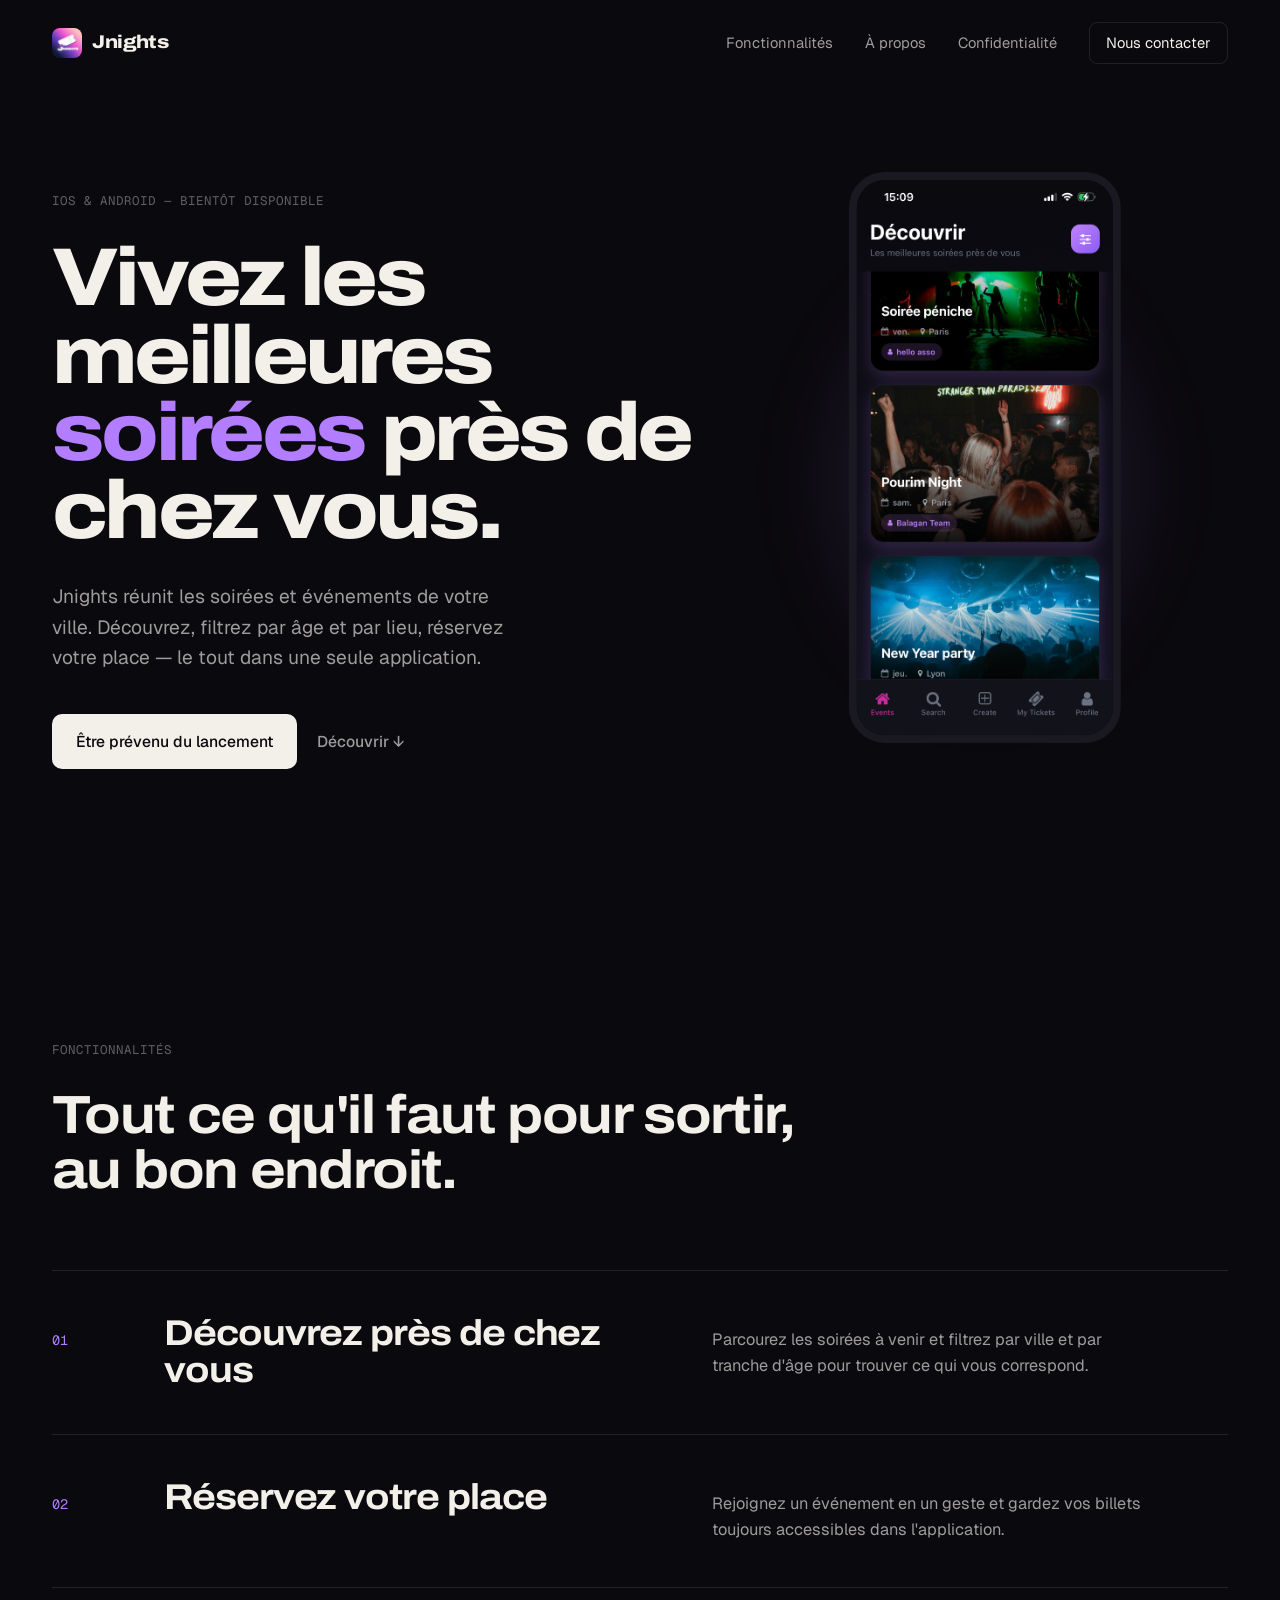
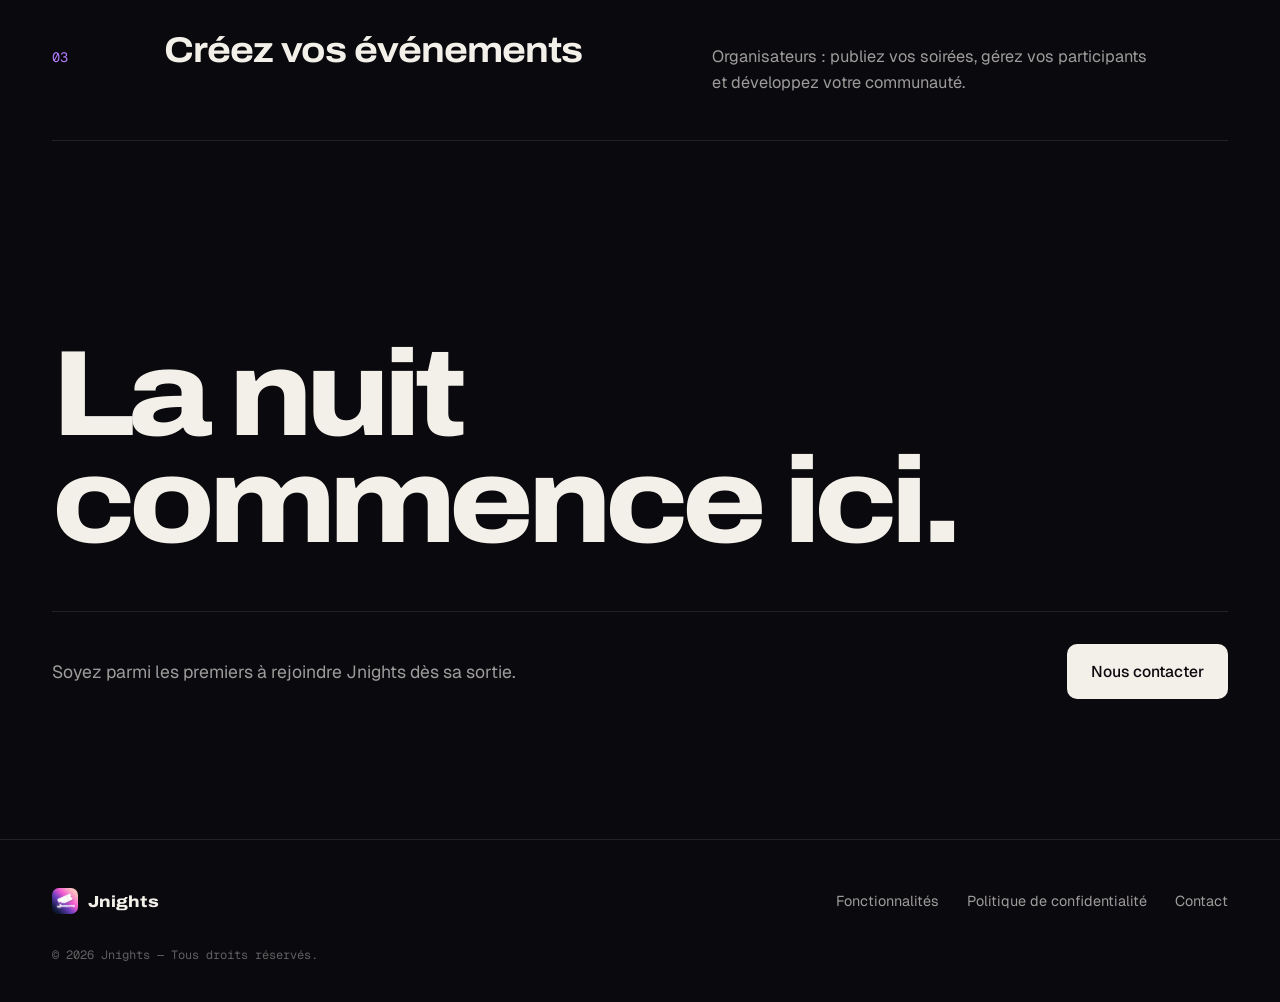
==== index.html @ 9b1762b9 "modification visuel  de la page web , ajout de 3D" ====
<!DOCTYPE html>
<html lang="fr">
<head>
  <meta charset="UTF-8" />
  <title>Jnights — Soirées & Événements près de chez vous</title>
  <meta name="viewport" content="width=device-width, initial-scale=1.0" />
  <meta name="description" content="Jnights : découvrez et rejoignez les meilleures soirées et événements près de chez vous. Filtrez par âge et par ville." />

  <!-- Open Graph -->
  <meta property="og:title" content="Jnights — Soirées & Événements" />
  <meta property="og:description" content="Découvrez les meilleures soirées près de chez vous." />
  <meta property="og:type" content="website" />
  <meta property="og:url" content="https://jnights.com" />

  <!-- Favicons -->
  <link rel="icon" type="image/x-icon" href="favicon.ico" />
  <link rel="icon" type="image/png" sizes="32x32" href="favicon-32x32.png" />
  <link rel="icon" type="image/png" sizes="16x16" href="favicon-16x16.png" />
  <link rel="apple-touch-icon" sizes="180x180" href="apple-touch-icon.png" />
  <link rel="manifest" href="site.webmanifest" />
  <meta name="theme-color" content="#0a090d" />

  <link rel="stylesheet" href="style.css" />

  <!-- Fonts -->
  <link rel="preconnect" href="https://fonts.googleapis.com" />
  <link rel="preconnect" href="https://fonts.gstatic.com" crossorigin />
  <link href="https://fonts.googleapis.com/css2?family=Archivo:wdth,wght@62..125,400..900&family=Geist:wght@400;500;600&family=Geist+Mono:wght@400;500&display=swap" rel="stylesheet" />
</head>
<body>

  <!-- Preloader -->
  <div id="preloader" class="preloader">
    <img src="logo.png" alt="Jnights" class="preloader-logo" />
  </div>

  <!-- Easter egg (séquence flèches : ↑ ↓ ← →) -->
  <div id="easterEggImage" class="easter-egg-image">
    <div class="easter-egg-close" id="closeEasterEgg">×</div>
    <img src="image-easteregg.jpg" alt="Surprise" />
  </div>

  <!-- Navbar -->
  <nav class="navbar" id="navbar">
    <div class="container nav-inner">
      <a href="#" class="nav-brand">
        <img src="logo.png" alt="" />
        Jnights
      </a>
      <div class="nav-links">
        <a href="#features">Fonctionnalités</a>
        <a href="#about">À propos</a>
        <a href="privacy.html">Confidentialité</a>
        <a href="mailto:admin@jnights.com" class="nav-cta">Nous contacter</a>
      </div>
    </div>
  </nav>

  <!-- Hero -->
  <header class="hero">
    <div class="container hero-layout">
      <div class="hero-content">
        <p class="eyebrow">iOS &amp; Android — bientôt disponible</p>
        <h1>Vivez les meilleures <em>soirées</em> près de chez vous.</h1>
        <p class="lead">
          Jnights réunit les soirées et événements de votre ville.
          Découvrez, filtrez par âge et par lieu, réservez votre place —
          le tout dans une seule application.
        </p>
        <div class="hero-actions">
          <a href="mailto:admin@jnights.com" class="btn btn-primary">Être prévenu du lancement</a>
          <a href="#features" class="btn btn-link">Découvrir ↓</a>
        </div>
      </div>

      <!-- Téléphone 3D (phone3d.js) ; l'image reste si WebGL n'est pas dispo -->
      <div class="hero-phone" id="phone3d">
        <img src="app-screen-1.png" alt="Aperçu de l'application Jnights" class="phone-fallback" />
        <div class="phone-canvas"></div>
      </div>
    </div>
  </header>

  <!-- Features -->
  <section id="features">
    <div class="container">
      <div class="section-head reveal">
        <p class="eyebrow">Fonctionnalités</p>
        <h2>Tout ce qu'il faut pour sortir, au bon endroit.</h2>
      </div>
      <ol class="features">
        <li class="feature reveal">
          <span class="feature-num">01</span>
          <h3>Découvrez près de chez vous</h3>
          <p>Parcourez les soirées à venir et filtrez par ville et par tranche d'âge pour trouver ce qui vous correspond.</p>
        </li>
        <li class="feature reveal">
          <span class="feature-num">02</span>
          <h3>Réservez votre place</h3>
          <p>Rejoignez un événement en un geste et gardez vos billets toujours accessibles dans l'application.</p>
        </li>
        <li class="feature reveal">
          <span class="feature-num">03</span>
          <h3>Créez vos événements</h3>
          <p>Organisateurs : publiez vos soirées, gérez vos participants et développez votre communauté.</p>
        </li>
      </ol>
    </div>
  </section>

  <!-- About / CTA -->
  <section id="about" class="closing">
    <div class="container">
      <h2 class="closing-title reveal">La nuit<br />commence ici.</h2>
      <div class="closing-row reveal">
        <p>Soyez parmi les premiers à rejoindre Jnights dès sa sortie.</p>
        <a href="mailto:admin@jnights.com" class="btn btn-primary">Nous contacter</a>
      </div>
    </div>
  </section>

  <!-- Footer -->
  <footer class="footer">
    <div class="container">
      <div class="footer-inner">
        <div class="footer-brand">
          <img src="logo.png" alt="" />
          Jnights
        </div>
        <div class="footer-links">
          <a href="#features">Fonctionnalités</a>
          <a href="privacy.html">Politique de confidentialité</a>
          <a href="mailto:admin@jnights.com">Contact</a>
        </div>
      </div>
      <p class="footer-copy">© 2026 Jnights — Tous droits réservés.</p>
    </div>
  </footer>

  <script src="script.js"></script>
  <script type="importmap">
    {
      "imports": {
        "react": "https://esm.sh/react@18.3.1",
        "react-dom/client": "https://esm.sh/react-dom@18.3.1/client?deps=react@18.3.1",
        "three": "https://esm.sh/three@0.169.0",
        "three/addons/": "https://esm.sh/three@0.169.0/examples/jsm/",
        "@react-three/fiber": "https://esm.sh/@react-three/fiber@8.17.10?deps=react@18.3.1,react-dom@18.3.1,three@0.169.0"
      }
    }
  </script>
  <script type="module" src="phone3d.js"></script>
</body>
</html>
---- style.css ----
/* ============================================================
   JNIGHTS — Site vitrine
   DA nocturne éditoriale : fond noir chaud, typo large (Archivo),
   un seul accent violet repris de l'app, téléphone en 3D.
   ============================================================ */

:root {
  --bg: #0a090d;
  --bg-alt: #131218;
  --ink: #f3f0ea;
  --ink-soft: rgba(243, 240, 234, 0.64);
  --ink-faint: rgba(243, 240, 234, 0.38);
  --line: rgba(243, 240, 234, 0.1);

  --accent: #b27dff;
  --accent-2: #b27dff; /* alias gardé pour les autres pages */

  --radius: 14px;
  --maxw: 1240px;

  --font-display: 'Archivo', system-ui, sans-serif;
  --font-body: 'Geist', system-ui, -apple-system, sans-serif;
  --font-mono: 'Geist Mono', ui-monospace, monospace;
}

* {
  margin: 0;
  padding: 0;
  box-sizing: border-box;
}

html {
  scroll-behavior: smooth;
}

body {
  font-family: var(--font-body);
  background: var(--bg);
  color: var(--ink);
  line-height: 1.6;
  -webkit-font-smoothing: antialiased;
  overflow-x: hidden;
}

::selection {
  background: var(--accent);
  color: var(--bg);
}

a {
  color: inherit;
  text-decoration: none;
}

h1, h2, h3 {
  font-family: var(--font-display);
  font-stretch: 112%;
  font-weight: 700;
  letter-spacing: -0.03em;
}

.container {
  width: 100%;
  max-width: var(--maxw);
  margin: 0 auto;
  padding: 0 32px;
}

.eyebrow {
  font-family: var(--font-mono);
  font-size: 0.78rem;
  letter-spacing: 0.08em;
  text-transform: uppercase;
  color: var(--ink-faint);
  margin-bottom: 28px;
}

/* ============================================================
   PRELOADER
   ============================================================ */
.preloader {
  position: fixed;
  inset: 0;
  background: var(--bg);
  display: flex;
  align-items: center;
  justify-content: center;
  z-index: 9999;
  transition: opacity 0.6s ease, visibility 0.6s ease;
}
.preloader.hidden {
  opacity: 0;
  visibility: hidden;
}
.preloader-logo {
  width: 64px;
  height: auto;
  border-radius: 16px;
  animation: pulse 1.4s ease-in-out infinite;
}
@keyframes pulse {
  0%, 100% { opacity: 1; }
  50% { opacity: 0.4; }
}

/* ============================================================
   NAVBAR
   ============================================================ */
.navbar {
  position: fixed;
  top: 0;
  left: 0;
  right: 0;
  z-index: 100;
  padding: 22px 0;
  transition: background 0.3s ease, padding 0.3s ease, border-color 0.3s ease;
  border-bottom: 1px solid transparent;
}
.navbar.scrolled {
  background: rgba(10, 9, 13, 0.78);
  backdrop-filter: blur(14px);
  -webkit-backdrop-filter: blur(14px);
  padding: 14px 0;
  border-bottom-color: var(--line);
}
.nav-inner {
  display: flex;
  align-items: center;
  justify-content: space-between;
}
.nav-brand {
  display: flex;
  align-items: center;
  gap: 10px;
  font-family: var(--font-display);
  font-stretch: 118%;
  font-weight: 800;
  font-size: 1.15rem;
  letter-spacing: -0.02em;
}
.nav-brand img {
  width: 30px;
  height: 30px;
  border-radius: 8px;
}
.nav-links {
  display: flex;
  align-items: center;
  gap: 32px;
}
.nav-links a {
  font-size: 0.92rem;
  color: var(--ink-soft);
  transition: color 0.2s ease;
}
.nav-links a:hover {
  color: var(--ink);
}
.nav-cta {
  color: var(--ink) !important;
  border: 1px solid var(--line);
  padding: 8px 16px;
  border-radius: 8px;
  transition: border-color 0.2s ease, background 0.2s ease;
}
.nav-cta:hover {
  border-color: var(--ink-faint);
  background: rgba(243, 240, 234, 0.04);
}

/* ============================================================
   BOUTONS
   ============================================================ */
.btn {
  display: inline-flex;
  align-items: center;
  gap: 10px;
  padding: 15px 24px;
  border-radius: 10px;
  font-weight: 500;
  font-size: 0.98rem;
  transition: transform 0.2s ease, background 0.2s ease, color 0.2s ease;
  cursor: pointer;
  border: none;
}
.btn-primary {
  background: var(--ink);
  color: var(--bg);
}
.btn-primary:hover {
  background: var(--accent);
  transform: translateY(-1px);
}
.btn-link {
  color: var(--ink-soft);
  padding-left: 8px;
  padding-right: 8px;
}
.btn-link:hover {
  color: var(--ink);
}

/* ============================================================
   HERO
   ============================================================ */
.hero {
  min-height: 100vh;
  display: flex;
  align-items: center;
  position: relative;
  padding: 120px 0 60px;
  overflow: hidden;
}
.hero-layout {
  display: grid;
  grid-template-columns: 1.15fr 0.85fr;
  align-items: center;
  gap: 32px;
}
.hero h1 {
  font-size: clamp(2.8rem, 6.4vw, 5.8rem);
  line-height: 0.95;
  font-weight: 800;
  letter-spacing: -0.045em;
  margin-bottom: 32px;
}
.hero h1 em {
  font-style: normal;
  color: var(--accent);
}
.hero p.lead {
  font-size: clamp(1.05rem, 1.6vw, 1.2rem);
  color: var(--ink-soft);
  max-width: 480px;
  margin-bottom: 40px;
}
.hero-actions {
  display: flex;
  flex-wrap: wrap;
  align-items: center;
  gap: 12px;
}

/* Scène 3D : halo violet qui "émane" de l'écran */
.hero-phone {
  position: relative;
  height: min(78vh, 760px);
  min-height: 520px;
}
.hero-phone::before {
  content: "";
  position: absolute;
  inset: 15% 10%;
  background: radial-gradient(closest-side, rgba(178, 125, 255, 0.22), transparent);
  filter: blur(30px);
  pointer-events: none;
}
.phone-fallback {
  position: absolute;
  top: 50%;
  left: 50%;
  width: 56%;
  max-width: 300px;
  transform: translate(-50%, -54%);
  border-radius: 36px;
  border: 8px solid #1a1820;
  transition: opacity 0.6s ease;
}
.phone-canvas,
.phone-stage {
  position: absolute;
  inset: 0;
}
.phone-canvas {
  opacity: 0;
  transition: opacity 0.9s ease;
}
.hero-phone.is-ready .phone-canvas { opacity: 1; }
.hero-phone.is-ready .phone-fallback { opacity: 0; }

.phone-tabs {
  position: absolute;
  left: 0;
  right: 0;
  bottom: 0;
  display: flex;
  justify-content: center;
  gap: 4px;
}
.phone-tabs button {
  font: inherit;
  font-size: 0.82rem;
  background: none;
  border: none;
  color: var(--ink-faint);
  padding: 8px 12px;
  cursor: pointer;
  border-top: 1px solid var(--line);
  transition: color 0.2s ease, border-color 0.2s ease;
}
.phone-tabs button span {
  font-family: var(--font-mono);
  font-size: 0.72rem;
  margin-right: 8px;
}
.phone-tabs button:hover { color: var(--ink-soft); }
.phone-tabs button.is-active {
  color: var(--ink);
  border-top-color: var(--accent);
}

/* ============================================================
   SECTIONS
   ============================================================ */
section {
  padding: 140px 0;
}
.section-head {
  max-width: 760px;
  margin-bottom: 72px;
}
.section-head h2 {
  font-size: clamp(2rem, 4.2vw, 3.4rem);
  line-height: 1.02;
}

/* Apparition au scroll (script.js) */
.reveal {
  opacity: 0;
  transform: translateY(20px);
  transition: opacity 0.8s ease, transform 0.8s cubic-bezier(0.2, 0.7, 0.2, 1);
}
.reveal.visible {
  opacity: 1;
  transform: none;
}

/* ============================================================
   FEATURES — liste éditoriale numérotée
   ============================================================ */
.features {
  list-style: none;
  border-bottom: 1px solid var(--line);
}
.feature {
  display: grid;
  grid-template-columns: 80px 1fr 1fr;
  gap: 32px;
  align-items: baseline;
  padding: 44px 0;
  border-top: 1px solid var(--line);
}
.feature-num {
  font-family: var(--font-mono);
  font-size: 0.85rem;
  color: var(--accent);
}
.feature h3 {
  font-size: clamp(1.6rem, 2.8vw, 2.4rem);
  line-height: 1.05;
  transition: transform 0.4s cubic-bezier(0.2, 0.7, 0.2, 1);
}
.feature:hover h3 {
  transform: translateX(8px);
}
.feature p {
  color: var(--ink-soft);
  font-size: 1.02rem;
  max-width: 440px;
}

/* ============================================================
   CLOSING / CTA
   ============================================================ */
.closing {
  padding-top: 60px;
}
.closing-title {
  font-size: clamp(3rem, 9.5vw, 8.5rem);
  line-height: 0.88;
  font-weight: 800;
  letter-spacing: -0.055em;
  margin-bottom: 56px;
}
.closing-row {
  display: flex;
  flex-wrap: wrap;
  gap: 24px;
  justify-content: space-between;
  align-items: center;
  border-top: 1px solid var(--line);
  padding-top: 32px;
}
.closing-row p {
  color: var(--ink-soft);
  font-size: 1.1rem;
}

/* ============================================================
   FOOTER
   ============================================================ */
.footer {
  border-top: 1px solid var(--line);
  padding: 48px 0 36px;
}
.footer-inner {
  display: flex;
  flex-wrap: wrap;
  gap: 24px;
  justify-content: space-between;
  align-items: center;
}
.footer-brand {
  display: flex;
  align-items: center;
  gap: 10px;
  font-family: var(--font-display);
  font-stretch: 118%;
  font-weight: 800;
}
.footer-brand img {
  width: 26px;
  height: 26px;
  border-radius: 7px;
}
.footer-links {
  display: flex;
  gap: 28px;
  flex-wrap: wrap;
}
.footer-links a {
  font-size: 0.9rem;
  color: var(--ink-soft);
  transition: color 0.2s ease;
}
.footer-links a:hover {
  color: var(--ink);
}
.footer-copy {
  margin-top: 32px;
  font-family: var(--font-mono);
  font-size: 0.75rem;
  color: var(--ink-faint);
}

/* ============================================================
   PAGE PRIVACY (contenu long)
   ============================================================ */
.legal {
  padding: 140px 32px 100px;
  max-width: 800px;
}
.legal h1 {
  font-size: clamp(2rem, 5vw, 3rem);
  margin-bottom: 12px;
}
.legal .updated {
  font-family: var(--font-mono);
  color: var(--ink-faint);
  font-size: 0.8rem;
  margin-bottom: 48px;
}
.legal h2 {
  font-size: 1.45rem;
  margin: 44px 0 14px;
  letter-spacing: -0.02em;
}
.legal p, .legal li {
  color: var(--ink-soft);
  font-size: 1.02rem;
  margin-bottom: 12px;
}
.legal ul {
  padding-left: 22px;
  margin-bottom: 12px;
}
.legal strong {
  color: var(--ink);
}
.legal a {
  color: var(--accent-2);
  text-decoration: underline;
}
.legal table {
  width: 100%;
  border-collapse: collapse;
  margin: 18px 0 24px;
  font-size: 0.96rem;
}
.legal th, .legal td {
  text-align: left;
  padding: 12px 14px;
  border: 1px solid var(--line);
  color: var(--ink-soft);
  vertical-align: top;
}
.legal th {
  background: var(--bg-alt);
  color: var(--ink);
  font-weight: 600;
}
.back-link {
  display: inline-flex;
  align-items: center;
  gap: 8px;
  margin-bottom: 40px;
  color: var(--ink-soft);
}
.back-link:hover { color: var(--ink); }

/* ============================================================
   EASTER EGG (conservé)
   ============================================================ */
.easter-egg-image {
  position: fixed;
  inset: 0;
  background: rgba(0,0,0,0.92);
  display: flex;
  align-items: center;
  justify-content: center;
  z-index: 10000;
  opacity: 0;
  visibility: hidden;
  transition: opacity 0.4s ease, visibility 0.4s ease;
}
.easter-egg-image.active {
  opacity: 1;
  visibility: visible;
}
.easter-egg-image img {
  max-width: 90vw;
  max-height: 85vh;
  border-radius: 16px;
  box-shadow: 0 30px 80px rgba(0,0,0,0.6);
  animation: eggPop 0.5s cubic-bezier(0.16, 1, 0.3, 1);
}
@keyframes eggPop {
  from { transform: scale(0.7); opacity: 0; }
  to { transform: scale(1); opacity: 1; }
}
.easter-egg-close {
  position: absolute;
  top: 28px;
  right: 36px;
  font-size: 2.4rem;
  color: #fff;
  cursor: pointer;
  line-height: 1;
  opacity: 0.8;
  transition: opacity 0.2s ease, transform 0.2s ease;
}
.easter-egg-close:hover {
  opacity: 1;
  transform: scale(1.15);
}

/* ============================================================
   RESPONSIVE
   ============================================================ */
@media (max-width: 900px) {
  .container {
    padding: 0 20px;
  }
  .nav-links a:not(.nav-cta) {
    display: none;
  }
  section {
    padding: 96px 0;
  }
  .hero {
    padding-top: 110px;
  }
  .hero-layout {
    grid-template-columns: 1fr;
    gap: 16px;
  }
  .hero-phone {
    height: 600px;
    min-height: 0;
  }
  .feature {
    grid-template-columns: 1fr;
    gap: 12px;
    padding: 36px 0;
  }
  .legal {
    padding: 120px 20px 80px;
  }
}

@media (prefers-reduced-motion: reduce) {
  * {
    animation: none !important;
    transition: none !important;
    scroll-behavior: auto !important;
  }
}
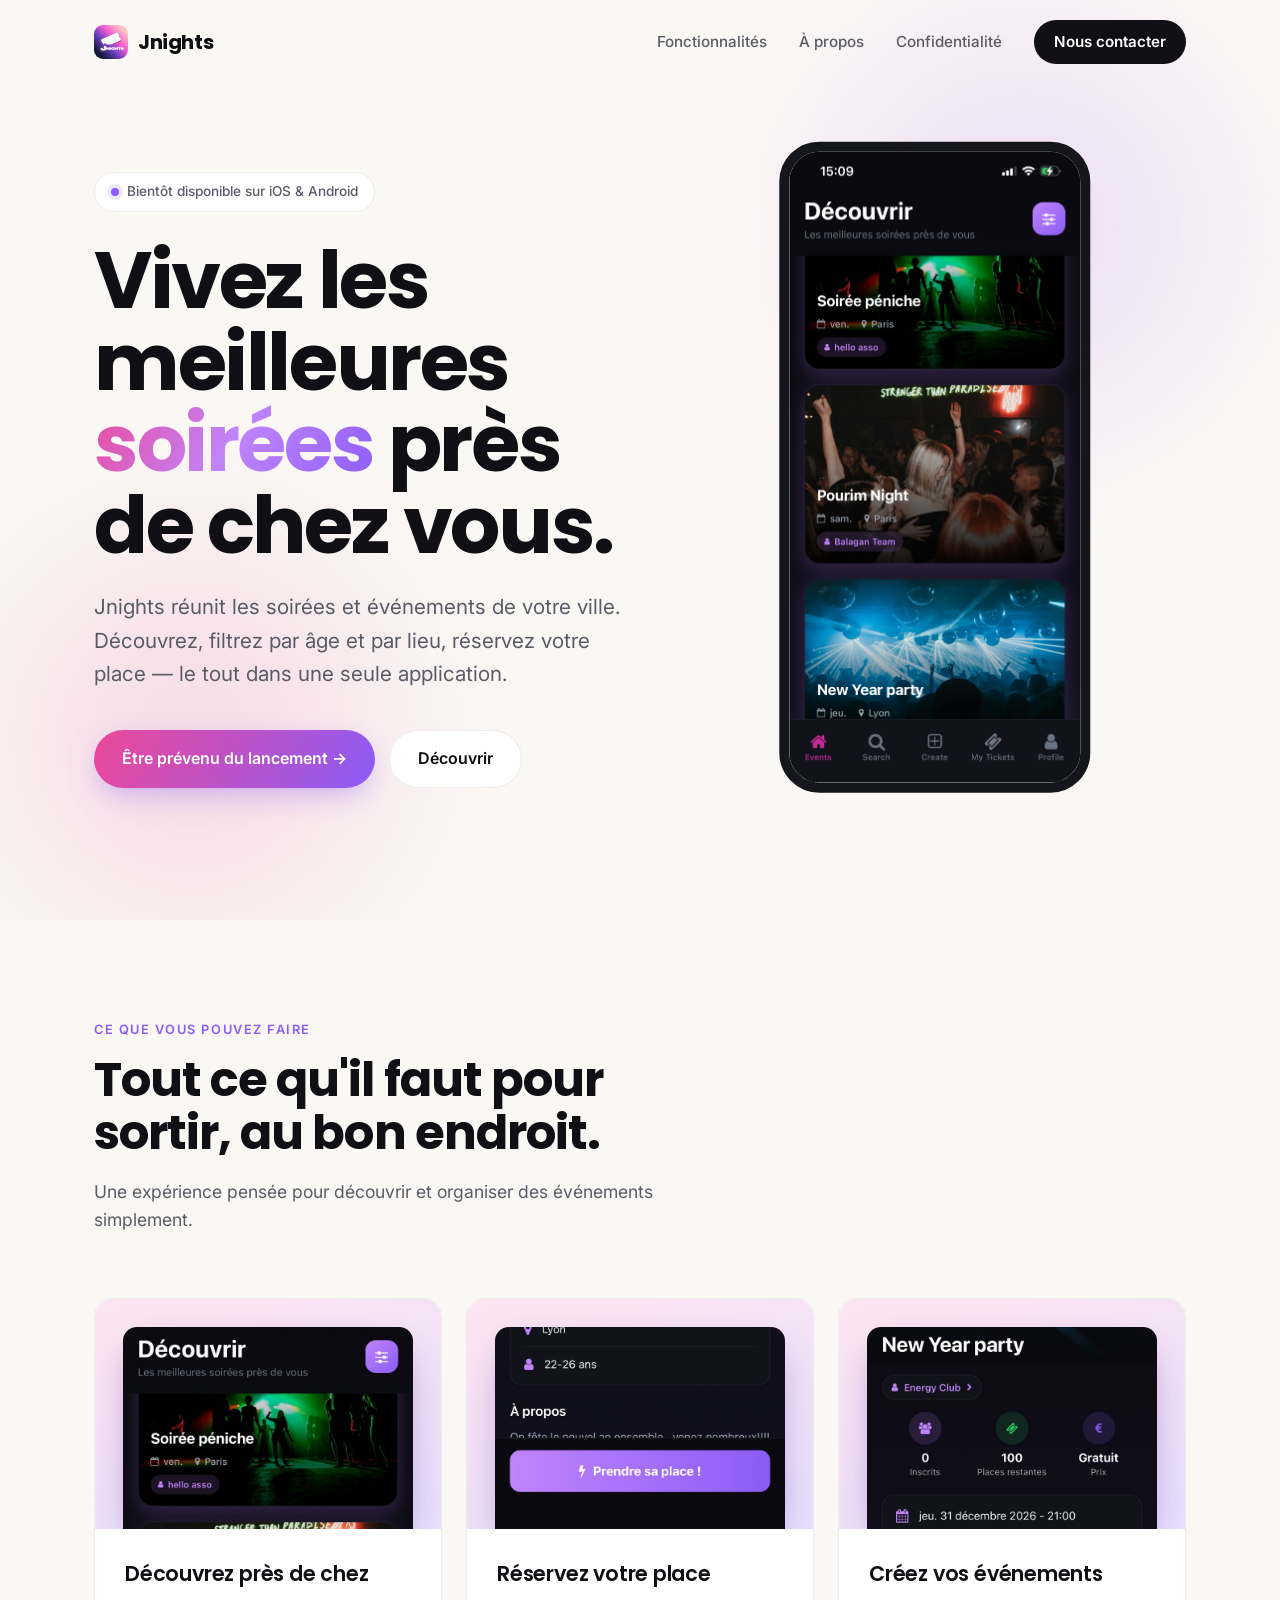
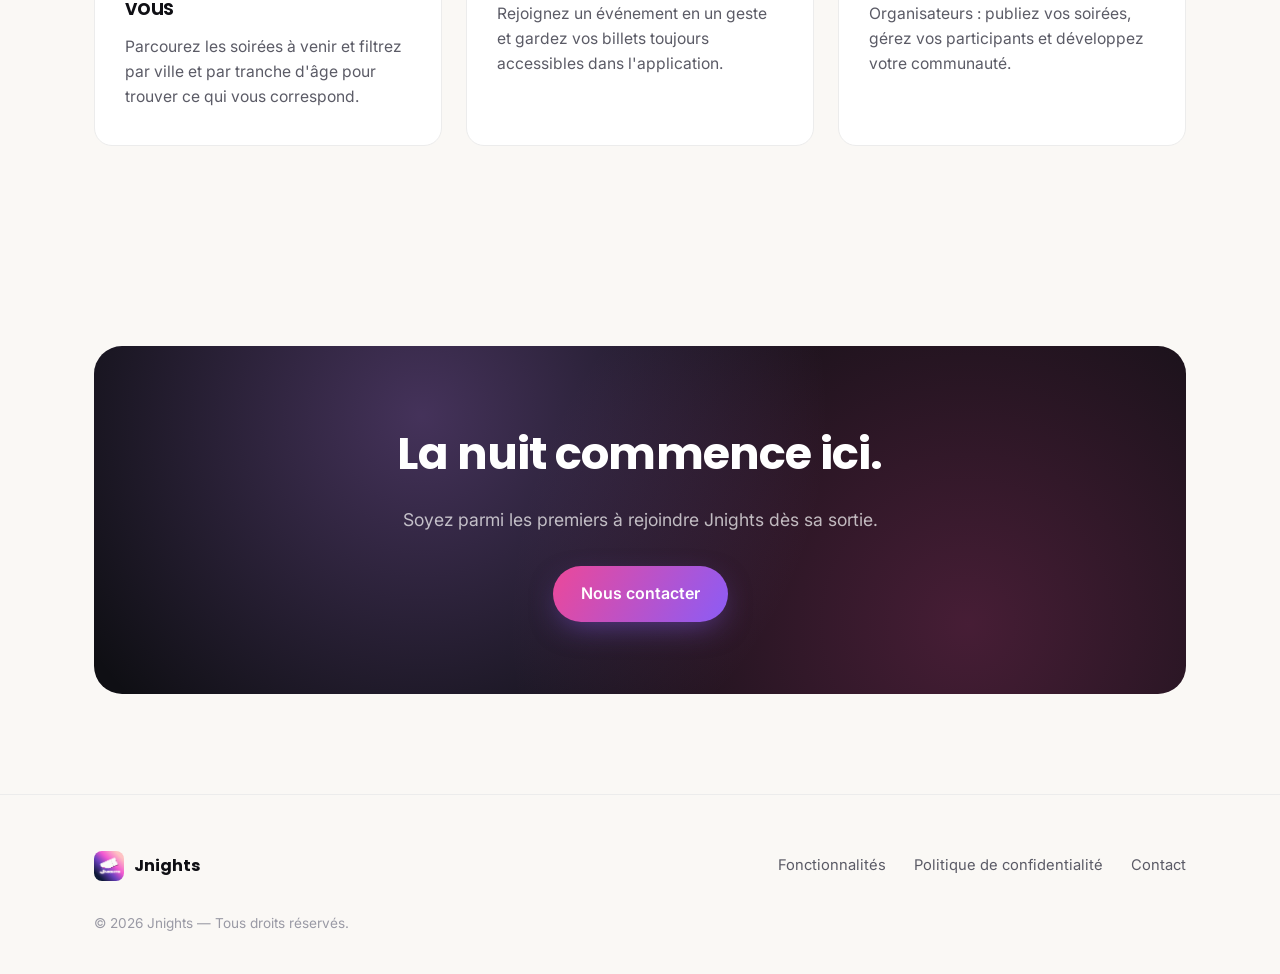
==== commit 7302f4ac: "3ieme version du visuel" ====
--- a/index.html
+++ b/index.html
@@ -18,14 +18,14 @@
   <link rel="icon" type="image/png" sizes="16x16" href="favicon-16x16.png" />
   <link rel="apple-touch-icon" sizes="180x180" href="apple-touch-icon.png" />
   <link rel="manifest" href="site.webmanifest" />
-  <meta name="theme-color" content="#0a090d" />
+  <meta name="theme-color" content="#faf8f5" />
 
   <link rel="stylesheet" href="style.css" />
 
   <!-- Fonts -->
   <link rel="preconnect" href="https://fonts.googleapis.com" />
   <link rel="preconnect" href="https://fonts.gstatic.com" crossorigin />
-  <link href="https://fonts.googleapis.com/css2?family=Archivo:wdth,wght@62..125,400..900&family=Geist:wght@400;500;600&family=Geist+Mono:wght@400;500&display=swap" rel="stylesheet" />
+  <link href="https://fonts.googleapis.com/css2?family=Inter:wght@400;500;600;700&family=Poppins:wght@500;600;700;800&display=swap" rel="stylesheet" />
 </head>
 <body>
 
@@ -58,18 +58,28 @@
 
   <!-- Hero -->
   <header class="hero">
+    <div class="hero-glow"></div>
+    <div class="hero-glow two"></div>
     <div class="container hero-layout">
       <div class="hero-content">
-        <p class="eyebrow">iOS &amp; Android — bientôt disponible</p>
-        <h1>Vivez les meilleures <em>soirées</em> près de chez vous.</h1>
+        <div class="hero-badge">
+          <span class="dot"></span>
+          Bientôt disponible sur iOS &amp; Android
+        </div>
+        <h1>
+          Vivez les meilleures<br />
+          <span class="grad">soirées</span> près de chez vous.
+        </h1>
         <p class="lead">
           Jnights réunit les soirées et événements de votre ville.
           Découvrez, filtrez par âge et par lieu, réservez votre place —
           le tout dans une seule application.
         </p>
         <div class="hero-actions">
-          <a href="mailto:admin@jnights.com" class="btn btn-primary">Être prévenu du lancement</a>
-          <a href="#features" class="btn btn-link">Découvrir ↓</a>
+          <a href="mailto:admin@jnights.com" class="btn btn-primary">
+            Être prévenu du lancement →
+          </a>
+          <a href="#features" class="btn btn-ghost">Découvrir</a>
         </div>
       </div>
 
@@ -84,35 +94,36 @@
   <!-- Features -->
   <section id="features">
     <div class="container">
-      <div class="section-head reveal">
-        <p class="eyebrow">Fonctionnalités</p>
+      <div class="section-head">
+        <div class="section-tag">Ce que vous pouvez faire</div>
         <h2>Tout ce qu'il faut pour sortir, au bon endroit.</h2>
+        <p>Une expérience pensée pour découvrir et organiser des événements simplement.</p>
       </div>
-      <ol class="features">
-        <li class="feature reveal">
-          <span class="feature-num">01</span>
+      <div class="features-grid">
+        <div class="feature-card">
+          <div class="feature-shot"><img src="feature-discover.jpg" alt="Liste des soirées dans l'application" loading="lazy" /></div>
           <h3>Découvrez près de chez vous</h3>
           <p>Parcourez les soirées à venir et filtrez par ville et par tranche d'âge pour trouver ce qui vous correspond.</p>
-        </li>
-        <li class="feature reveal">
-          <span class="feature-num">02</span>
+        </div>
+        <div class="feature-card">
+          <div class="feature-shot"><img src="feature-book.jpg" alt="Bouton Prendre sa place" loading="lazy" /></div>
           <h3>Réservez votre place</h3>
           <p>Rejoignez un événement en un geste et gardez vos billets toujours accessibles dans l'application.</p>
-        </li>
-        <li class="feature reveal">
-          <span class="feature-num">03</span>
+        </div>
+        <div class="feature-card">
+          <div class="feature-shot"><img src="feature-create.jpg" alt="Page d'un événement avec ses inscrits" loading="lazy" /></div>
           <h3>Créez vos événements</h3>
           <p>Organisateurs : publiez vos soirées, gérez vos participants et développez votre communauté.</p>
-        </li>
-      </ol>
+        </div>
+      </div>
     </div>
   </section>
 
   <!-- About / CTA -->
-  <section id="about" class="closing">
+  <section id="about">
     <div class="container">
-      <h2 class="closing-title reveal">La nuit<br />commence ici.</h2>
-      <div class="closing-row reveal">
+      <div class="cta-banner">
+        <h2>La nuit commence ici.</h2>
         <p>Soyez parmi les premiers à rejoindre Jnights dès sa sortie.</p>
         <a href="mailto:admin@jnights.com" class="btn btn-primary">Nous contacter</a>
       </div>
--- a/style.css
+++ b/style.css
@@ -1,26 +1,28 @@
 /* ============================================================
    JNIGHTS — Site vitrine
-   DA nocturne éditoriale : fond noir chaud, typo large (Archivo),
-   un seul accent violet repris de l'app, téléphone en 3D.
+   DA "premium épuré" inspirée d'alinea-invest :
+   beaucoup d'espace, typo large, fond clair, animations subtiles
    ============================================================ */
 
 :root {
-  --bg: #0a090d;
-  --bg-alt: #131218;
-  --ink: #f3f0ea;
-  --ink-soft: rgba(243, 240, 234, 0.64);
-  --ink-faint: rgba(243, 240, 234, 0.38);
-  --line: rgba(243, 240, 234, 0.1);
-
-  --accent: #b27dff;
-  --accent-2: #b27dff; /* alias gardé pour les autres pages */
-
-  --radius: 14px;
-  --maxw: 1240px;
-
-  --font-display: 'Archivo', system-ui, sans-serif;
-  --font-body: 'Geist', system-ui, -apple-system, sans-serif;
-  --font-mono: 'Geist Mono', ui-monospace, monospace;
+  /* Palette claire premium */
+  --bg: #faf8f5;            /* crème très clair */
+  --bg-alt: #ffffff;
+  --ink: #0f0f14;           /* texte quasi-noir */
+  --ink-soft: #5b5b66;      /* texte secondaire */
+  --ink-faint: #9a9aa5;
+  --line: #ececec;
+
+  /* Accents marque (repris de l'app) */
+  --accent: #c084fc;        /* violet */
+  --accent-2: #8b5cf6;
+  --accent-pink: #ec4899;
+
+  --radius: 18px;
+  --maxw: 1140px;
+
+  --font-display: 'Poppins', system-ui, sans-serif;
+  --font-body: 'Inter', system-ui, -apple-system, sans-serif;
 }
 
 * {
@@ -42,37 +44,16 @@
   overflow-x: hidden;
 }
 
-::selection {
-  background: var(--accent);
-  color: var(--bg);
-}
-
 a {
   color: inherit;
   text-decoration: none;
-}
-
-h1, h2, h3 {
-  font-family: var(--font-display);
-  font-stretch: 112%;
-  font-weight: 700;
-  letter-spacing: -0.03em;
 }
 
 .container {
   width: 100%;
   max-width: var(--maxw);
   margin: 0 auto;
-  padding: 0 32px;
-}
-
-.eyebrow {
-  font-family: var(--font-mono);
-  font-size: 0.78rem;
-  letter-spacing: 0.08em;
-  text-transform: uppercase;
-  color: var(--ink-faint);
-  margin-bottom: 28px;
+  padding: 0 24px;
 }
 
 /* ============================================================
@@ -93,14 +74,13 @@
   visibility: hidden;
 }
 .preloader-logo {
-  width: 64px;
+  width: 80px;
   height: auto;
-  border-radius: 16px;
   animation: pulse 1.4s ease-in-out infinite;
 }
 @keyframes pulse {
-  0%, 100% { opacity: 1; }
-  50% { opacity: 0.4; }
+  0%, 100% { transform: scale(1); opacity: 1; }
+  50% { transform: scale(0.92); opacity: 0.6; }
 }
 
 /* ============================================================
@@ -112,16 +92,14 @@
   left: 0;
   right: 0;
   z-index: 100;
-  padding: 22px 0;
-  transition: background 0.3s ease, padding 0.3s ease, border-color 0.3s ease;
-  border-bottom: 1px solid transparent;
+  padding: 20px 0;
+  transition: background 0.3s ease, padding 0.3s ease, box-shadow 0.3s ease;
 }
 .navbar.scrolled {
-  background: rgba(10, 9, 13, 0.78);
-  backdrop-filter: blur(14px);
-  -webkit-backdrop-filter: blur(14px);
+  background: rgba(250, 248, 245, 0.85);
+  backdrop-filter: blur(12px);
   padding: 14px 0;
-  border-bottom-color: var(--line);
+  box-shadow: 0 1px 0 var(--line);
 }
 .nav-inner {
   display: flex;
@@ -133,15 +111,14 @@
   align-items: center;
   gap: 10px;
   font-family: var(--font-display);
-  font-stretch: 118%;
-  font-weight: 800;
-  font-size: 1.15rem;
+  font-weight: 700;
+  font-size: 1.25rem;
   letter-spacing: -0.02em;
 }
 .nav-brand img {
-  width: 30px;
-  height: 30px;
-  border-radius: 8px;
+  width: 34px;
+  height: 34px;
+  border-radius: 9px;
 }
 .nav-links {
   display: flex;
@@ -149,7 +126,8 @@
   gap: 32px;
 }
 .nav-links a {
-  font-size: 0.92rem;
+  font-size: 0.95rem;
+  font-weight: 500;
   color: var(--ink-soft);
   transition: color 0.2s ease;
 }
@@ -157,47 +135,16 @@
   color: var(--ink);
 }
 .nav-cta {
-  color: var(--ink) !important;
-  border: 1px solid var(--line);
-  padding: 8px 16px;
-  border-radius: 8px;
-  transition: border-color 0.2s ease, background 0.2s ease;
+  background: var(--ink);
+  color: #fff !important;
+  padding: 10px 20px;
+  border-radius: 100px;
+  font-weight: 600 !important;
+  transition: transform 0.2s ease, opacity 0.2s ease;
 }
 .nav-cta:hover {
-  border-color: var(--ink-faint);
-  background: rgba(243, 240, 234, 0.04);
-}
-
-/* ============================================================
-   BOUTONS
-   ============================================================ */
-.btn {
-  display: inline-flex;
-  align-items: center;
-  gap: 10px;
-  padding: 15px 24px;
-  border-radius: 10px;
-  font-weight: 500;
-  font-size: 0.98rem;
-  transition: transform 0.2s ease, background 0.2s ease, color 0.2s ease;
-  cursor: pointer;
-  border: none;
-}
-.btn-primary {
-  background: var(--ink);
-  color: var(--bg);
-}
-.btn-primary:hover {
-  background: var(--accent);
   transform: translateY(-1px);
-}
-.btn-link {
-  color: var(--ink-soft);
-  padding-left: 8px;
-  padding-right: 8px;
-}
-.btn-link:hover {
-  color: var(--ink);
+  opacity: 0.9;
 }
 
 /* ============================================================
@@ -208,62 +155,59 @@
   display: flex;
   align-items: center;
   position: relative;
-  padding: 120px 0 60px;
+  padding: 120px 0 80px;
   overflow: hidden;
 }
+.hero-glow {
+  position: absolute;
+  top: -10%;
+  right: -5%;
+  width: 50vw;
+  height: 50vw;
+  max-width: 700px;
+  max-height: 700px;
+  background: radial-gradient(circle, rgba(192,132,252,0.25), transparent 65%);
+  filter: blur(40px);
+  pointer-events: none;
+  z-index: 0;
+}
+.hero-glow.two {
+  top: auto;
+  bottom: -15%;
+  left: -10%;
+  right: auto;
+  background: radial-gradient(circle, rgba(236,72,153,0.18), transparent 65%);
+}
+/* Mise en page 2 colonnes : texte | téléphone */
 .hero-layout {
-  display: grid;
-  grid-template-columns: 1.15fr 0.85fr;
-  align-items: center;
-  gap: 32px;
-}
-.hero h1 {
-  font-size: clamp(2.8rem, 6.4vw, 5.8rem);
-  line-height: 0.95;
-  font-weight: 800;
-  letter-spacing: -0.045em;
-  margin-bottom: 32px;
-}
-.hero h1 em {
-  font-style: normal;
-  color: var(--accent);
-}
-.hero p.lead {
-  font-size: clamp(1.05rem, 1.6vw, 1.2rem);
-  color: var(--ink-soft);
-  max-width: 480px;
-  margin-bottom: 40px;
-}
-.hero-actions {
-  display: flex;
-  flex-wrap: wrap;
-  align-items: center;
-  gap: 12px;
-}
-
-/* Scène 3D : halo violet qui "émane" de l'écran */
+  position: relative;
+  z-index: 1;
+  display: flex;
+  align-items: center;
+  justify-content: space-between;
+  gap: 48px;
+}
+.hero-content {
+  flex: 1;
+  max-width: 600px;
+}
+
+/* Téléphone 3D (phone3d.js) */
 .hero-phone {
   position: relative;
-  height: min(78vh, 760px);
-  min-height: 520px;
-}
-.hero-phone::before {
-  content: "";
-  position: absolute;
-  inset: 15% 10%;
-  background: radial-gradient(closest-side, rgba(178, 125, 255, 0.22), transparent);
-  filter: blur(30px);
-  pointer-events: none;
+  flex: 0 0 min(46%, 560px);
+  height: min(80vh, 800px);
+  min-height: 580px;
 }
 .phone-fallback {
   position: absolute;
   top: 50%;
   left: 50%;
-  width: 56%;
-  max-width: 300px;
-  transform: translate(-50%, -54%);
-  border-radius: 36px;
-  border: 8px solid #1a1820;
+  width: 62%;
+  max-width: 340px;
+  transform: translate(-50%, -52%);
+  border-radius: 40px;
+  border: 10px solid #15151c;
   transition: opacity 0.6s ease;
 }
 .phone-canvas,
@@ -278,150 +222,262 @@
 .hero-phone.is-ready .phone-canvas { opacity: 1; }
 .hero-phone.is-ready .phone-fallback { opacity: 0; }
 
-.phone-tabs {
+/* Points indicateurs sous le téléphone */
+.phone-dots {
   position: absolute;
   left: 0;
   right: 0;
   bottom: 0;
   display: flex;
   justify-content: center;
-  gap: 4px;
-}
-.phone-tabs button {
-  font: inherit;
-  font-size: 0.82rem;
-  background: none;
+  align-items: center;
+  gap: 10px;
+}
+.dot-indicator {
+  width: 8px;
+  height: 8px;
+  padding: 0;
   border: none;
-  color: var(--ink-faint);
-  padding: 8px 12px;
+  border-radius: 50%;
+  background: rgba(15, 15, 20, 0.18);
   cursor: pointer;
+  transition: all 0.3s ease;
+}
+.dot-indicator.is-active {
+  width: 24px;
+  border-radius: 4px;
+  background: var(--accent-2);
+}
+.hero-badge {
+  display: inline-flex;
+  align-items: center;
+  gap: 8px;
+  background: var(--bg-alt);
+  border: 1px solid var(--line);
+  border-radius: 100px;
+  padding: 8px 16px;
+  font-size: 0.85rem;
+  font-weight: 500;
+  color: var(--ink-soft);
+  margin-bottom: 28px;
+}
+.hero-badge .dot {
+  width: 8px;
+  height: 8px;
+  border-radius: 50%;
+  background: var(--accent-2);
+  box-shadow: 0 0 0 4px rgba(139,92,246,0.15);
+}
+.hero h1 {
+  font-family: var(--font-display);
+  font-size: clamp(2.6rem, 7vw, 5rem);
+  line-height: 1.02;
+  letter-spacing: -0.03em;
+  font-weight: 700;
+  margin-bottom: 24px;
+}
+.hero h1 .grad {
+  background: linear-gradient(120deg, var(--accent-pink), var(--accent), var(--accent-2));
+  -webkit-background-clip: text;
+  background-clip: text;
+  -webkit-text-fill-color: transparent;
+}
+.hero p.lead {
+  font-size: clamp(1.05rem, 2vw, 1.3rem);
+  color: var(--ink-soft);
+  max-width: 560px;
+  margin-bottom: 40px;
+}
+.hero-actions {
+  display: flex;
+  flex-wrap: wrap;
+  gap: 14px;
+}
+.btn {
+  display: inline-flex;
+  align-items: center;
+  gap: 10px;
+  padding: 15px 28px;
+  border-radius: 100px;
+  font-weight: 600;
+  font-size: 1rem;
+  transition: transform 0.2s ease, box-shadow 0.2s ease, opacity 0.2s ease;
+  cursor: pointer;
+  border: none;
+}
+.btn-primary {
+  background: linear-gradient(120deg, var(--accent-pink), var(--accent-2));
+  color: #fff;
+  box-shadow: 0 10px 30px -8px rgba(139,92,246,0.5);
+}
+.btn-primary:hover {
+  transform: translateY(-2px);
+  box-shadow: 0 16px 40px -8px rgba(139,92,246,0.6);
+}
+.btn-ghost {
+  background: var(--bg-alt);
+  color: var(--ink);
+  border: 1px solid var(--line);
+}
+.btn-ghost:hover {
+  transform: translateY(-2px);
+}
+
+/* ============================================================
+   SECTIONS GÉNÉRIQUES
+   ============================================================ */
+section {
+  padding: 100px 0;
+}
+.section-head {
+  max-width: 640px;
+  margin-bottom: 64px;
+}
+.section-tag {
+  font-size: 0.8rem;
+  font-weight: 600;
+  text-transform: uppercase;
+  letter-spacing: 0.12em;
+  color: var(--accent-2);
+  margin-bottom: 14px;
+}
+.section-head h2 {
+  font-family: var(--font-display);
+  font-size: clamp(2rem, 4vw, 3rem);
+  line-height: 1.1;
+  letter-spacing: -0.02em;
+  font-weight: 700;
+}
+.section-head p {
+  margin-top: 18px;
+  font-size: 1.1rem;
+  color: var(--ink-soft);
+}
+
+/* ============================================================
+   FEATURES
+   ============================================================ */
+.features-grid {
+  display: grid;
+  grid-template-columns: repeat(3, 1fr);
+  gap: 24px;
+}
+.feature-card {
+  background: var(--bg-alt);
+  border: 1px solid var(--line);
+  border-radius: var(--radius);
+  padding: 36px 30px;
+  overflow: hidden;
+  opacity: 0;
+  transform: translateY(24px);
+  transition: opacity 0.6s ease, transform 0.6s ease, box-shadow 0.3s ease;
+}
+.feature-card.visible {
+  opacity: 1;
+  transform: translateY(0);
+}
+.feature-card:hover {
+  box-shadow: 0 20px 50px -20px rgba(15,15,20,0.18);
+}
+/* Aperçu réel de l'app qui "dépasse" en bas de la carte */
+.feature-shot {
+  height: 230px;
+  margin: -36px -30px 28px;
+  padding: 28px 28px 0;
+  border-radius: var(--radius) var(--radius) 0 0;
+  background: linear-gradient(160deg, rgba(236,72,153,0.14), rgba(139,92,246,0.2));
+  overflow: hidden;
+}
+.feature-shot img {
+  display: block;
+  width: 100%;
+  height: 100%;
+  object-fit: cover;
+  object-position: top;
+  border-radius: 14px 14px 0 0;
+  box-shadow: 0 18px 40px -12px rgba(76, 29, 149, 0.45);
+  transition: transform 0.5s cubic-bezier(0.2, 0.7, 0.2, 1);
+}
+.feature-shot img[src*="book"] {
+  object-position: bottom;
+}
+.feature-card:hover .feature-shot img {
+  transform: translateY(-6px);
+}
+.feature-card h3 {
+  font-family: var(--font-display);
+  font-size: 1.3rem;
+  font-weight: 600;
+  margin-bottom: 10px;
+  letter-spacing: -0.01em;
+}
+.feature-card p {
+  color: var(--ink-soft);
+  font-size: 0.98rem;
+}
+
+/* ============================================================
+   CTA BANNER
+   ============================================================ */
+.cta-banner {
+  background: var(--ink);
+  border-radius: 28px;
+  padding: 72px 48px;
+  text-align: center;
+  position: relative;
+  overflow: hidden;
+}
+.cta-banner::before {
+  content: "";
+  position: absolute;
+  inset: 0;
+  background: radial-gradient(circle at 30% 20%, rgba(192,132,252,0.3), transparent 50%),
+              radial-gradient(circle at 80% 80%, rgba(236,72,153,0.25), transparent 50%);
+  pointer-events: none;
+}
+.cta-banner > * {
+  position: relative;
+  z-index: 1;
+}
+.cta-banner h2 {
+  font-family: var(--font-display);
+  font-size: clamp(1.8rem, 4vw, 2.8rem);
+  color: #fff;
+  letter-spacing: -0.02em;
+  margin-bottom: 16px;
+}
+.cta-banner p {
+  color: rgba(255,255,255,0.7);
+  font-size: 1.1rem;
+  max-width: 480px;
+  margin: 0 auto 32px;
+}
+
+/* ============================================================
+   FOOTER
+   ============================================================ */
+.footer {
   border-top: 1px solid var(--line);
-  transition: color 0.2s ease, border-color 0.2s ease;
-}
-.phone-tabs button span {
-  font-family: var(--font-mono);
-  font-size: 0.72rem;
-  margin-right: 8px;
-}
-.phone-tabs button:hover { color: var(--ink-soft); }
-.phone-tabs button.is-active {
-  color: var(--ink);
-  border-top-color: var(--accent);
-}
-
-/* ============================================================
-   SECTIONS
-   ============================================================ */
-section {
-  padding: 140px 0;
-}
-.section-head {
-  max-width: 760px;
-  margin-bottom: 72px;
-}
-.section-head h2 {
-  font-size: clamp(2rem, 4.2vw, 3.4rem);
-  line-height: 1.02;
-}
-
-/* Apparition au scroll (script.js) */
-.reveal {
-  opacity: 0;
-  transform: translateY(20px);
-  transition: opacity 0.8s ease, transform 0.8s cubic-bezier(0.2, 0.7, 0.2, 1);
-}
-.reveal.visible {
-  opacity: 1;
-  transform: none;
-}
-
-/* ============================================================
-   FEATURES — liste éditoriale numérotée
-   ============================================================ */
-.features {
-  list-style: none;
-  border-bottom: 1px solid var(--line);
-}
-.feature {
-  display: grid;
-  grid-template-columns: 80px 1fr 1fr;
-  gap: 32px;
-  align-items: baseline;
-  padding: 44px 0;
-  border-top: 1px solid var(--line);
-}
-.feature-num {
-  font-family: var(--font-mono);
-  font-size: 0.85rem;
-  color: var(--accent);
-}
-.feature h3 {
-  font-size: clamp(1.6rem, 2.8vw, 2.4rem);
-  line-height: 1.05;
-  transition: transform 0.4s cubic-bezier(0.2, 0.7, 0.2, 1);
-}
-.feature:hover h3 {
-  transform: translateX(8px);
-}
-.feature p {
-  color: var(--ink-soft);
-  font-size: 1.02rem;
-  max-width: 440px;
-}
-
-/* ============================================================
-   CLOSING / CTA
-   ============================================================ */
-.closing {
-  padding-top: 60px;
-}
-.closing-title {
-  font-size: clamp(3rem, 9.5vw, 8.5rem);
-  line-height: 0.88;
-  font-weight: 800;
-  letter-spacing: -0.055em;
-  margin-bottom: 56px;
-}
-.closing-row {
+  padding: 56px 0 40px;
+}
+.footer-inner {
   display: flex;
   flex-wrap: wrap;
   gap: 24px;
   justify-content: space-between;
   align-items: center;
-  border-top: 1px solid var(--line);
-  padding-top: 32px;
-}
-.closing-row p {
-  color: var(--ink-soft);
-  font-size: 1.1rem;
-}
-
-/* ============================================================
-   FOOTER
-   ============================================================ */
-.footer {
-  border-top: 1px solid var(--line);
-  padding: 48px 0 36px;
-}
-.footer-inner {
-  display: flex;
-  flex-wrap: wrap;
-  gap: 24px;
-  justify-content: space-between;
-  align-items: center;
 }
 .footer-brand {
   display: flex;
   align-items: center;
   gap: 10px;
   font-family: var(--font-display);
-  font-stretch: 118%;
-  font-weight: 800;
+  font-weight: 700;
 }
 .footer-brand img {
-  width: 26px;
-  height: 26px;
-  border-radius: 7px;
+  width: 30px;
+  height: 30px;
+  border-radius: 8px;
 }
 .footer-links {
   display: flex;
@@ -429,7 +485,7 @@
   flex-wrap: wrap;
 }
 .footer-links a {
-  font-size: 0.9rem;
+  font-size: 0.92rem;
   color: var(--ink-soft);
   transition: color 0.2s ease;
 }
@@ -438,8 +494,7 @@
 }
 .footer-copy {
   margin-top: 32px;
-  font-family: var(--font-mono);
-  font-size: 0.75rem;
+  font-size: 0.85rem;
   color: var(--ink-faint);
 }
 
@@ -447,23 +502,25 @@
    PAGE PRIVACY (contenu long)
    ============================================================ */
 .legal {
-  padding: 140px 32px 100px;
+  padding: 140px 0 100px;
   max-width: 800px;
 }
 .legal h1 {
+  font-family: var(--font-display);
   font-size: clamp(2rem, 5vw, 3rem);
+  letter-spacing: -0.02em;
   margin-bottom: 12px;
 }
 .legal .updated {
-  font-family: var(--font-mono);
   color: var(--ink-faint);
-  font-size: 0.8rem;
+  font-size: 0.9rem;
   margin-bottom: 48px;
 }
 .legal h2 {
-  font-size: 1.45rem;
+  font-family: var(--font-display);
+  font-size: 1.5rem;
   margin: 44px 0 14px;
-  letter-spacing: -0.02em;
+  letter-spacing: -0.01em;
 }
 .legal p, .legal li {
   color: var(--ink-soft);
@@ -504,6 +561,7 @@
   align-items: center;
   gap: 8px;
   margin-bottom: 40px;
+  font-weight: 500;
   color: var(--ink-soft);
 }
 .back-link:hover { color: var(--ink); }
@@ -557,34 +615,35 @@
 /* ============================================================
    RESPONSIVE
    ============================================================ */
-@media (max-width: 900px) {
-  .container {
-    padding: 0 20px;
+@media (max-width: 860px) {
+  .features-grid {
+    grid-template-columns: 1fr;
   }
   .nav-links a:not(.nav-cta) {
     display: none;
   }
   section {
-    padding: 96px 0;
-  }
-  .hero {
-    padding-top: 110px;
+    padding: 72px 0;
+  }
+  .cta-banner {
+    padding: 52px 28px;
   }
   .hero-layout {
-    grid-template-columns: 1fr;
-    gap: 16px;
+    flex-direction: column;
+    text-align: center;
+    gap: 40px;
+  }
+  .hero-content {
+    max-width: 100%;
+  }
+  .hero-actions {
+    justify-content: center;
   }
   .hero-phone {
-    height: 600px;
+    flex-basis: auto;
+    width: 100%;
+    height: 640px;
     min-height: 0;
-  }
-  .feature {
-    grid-template-columns: 1fr;
-    gap: 12px;
-    padding: 36px 0;
-  }
-  .legal {
-    padding: 120px 20px 80px;
   }
 }
 
@@ -594,4 +653,4 @@
     transition: none !important;
     scroll-behavior: auto !important;
   }
-}
+}
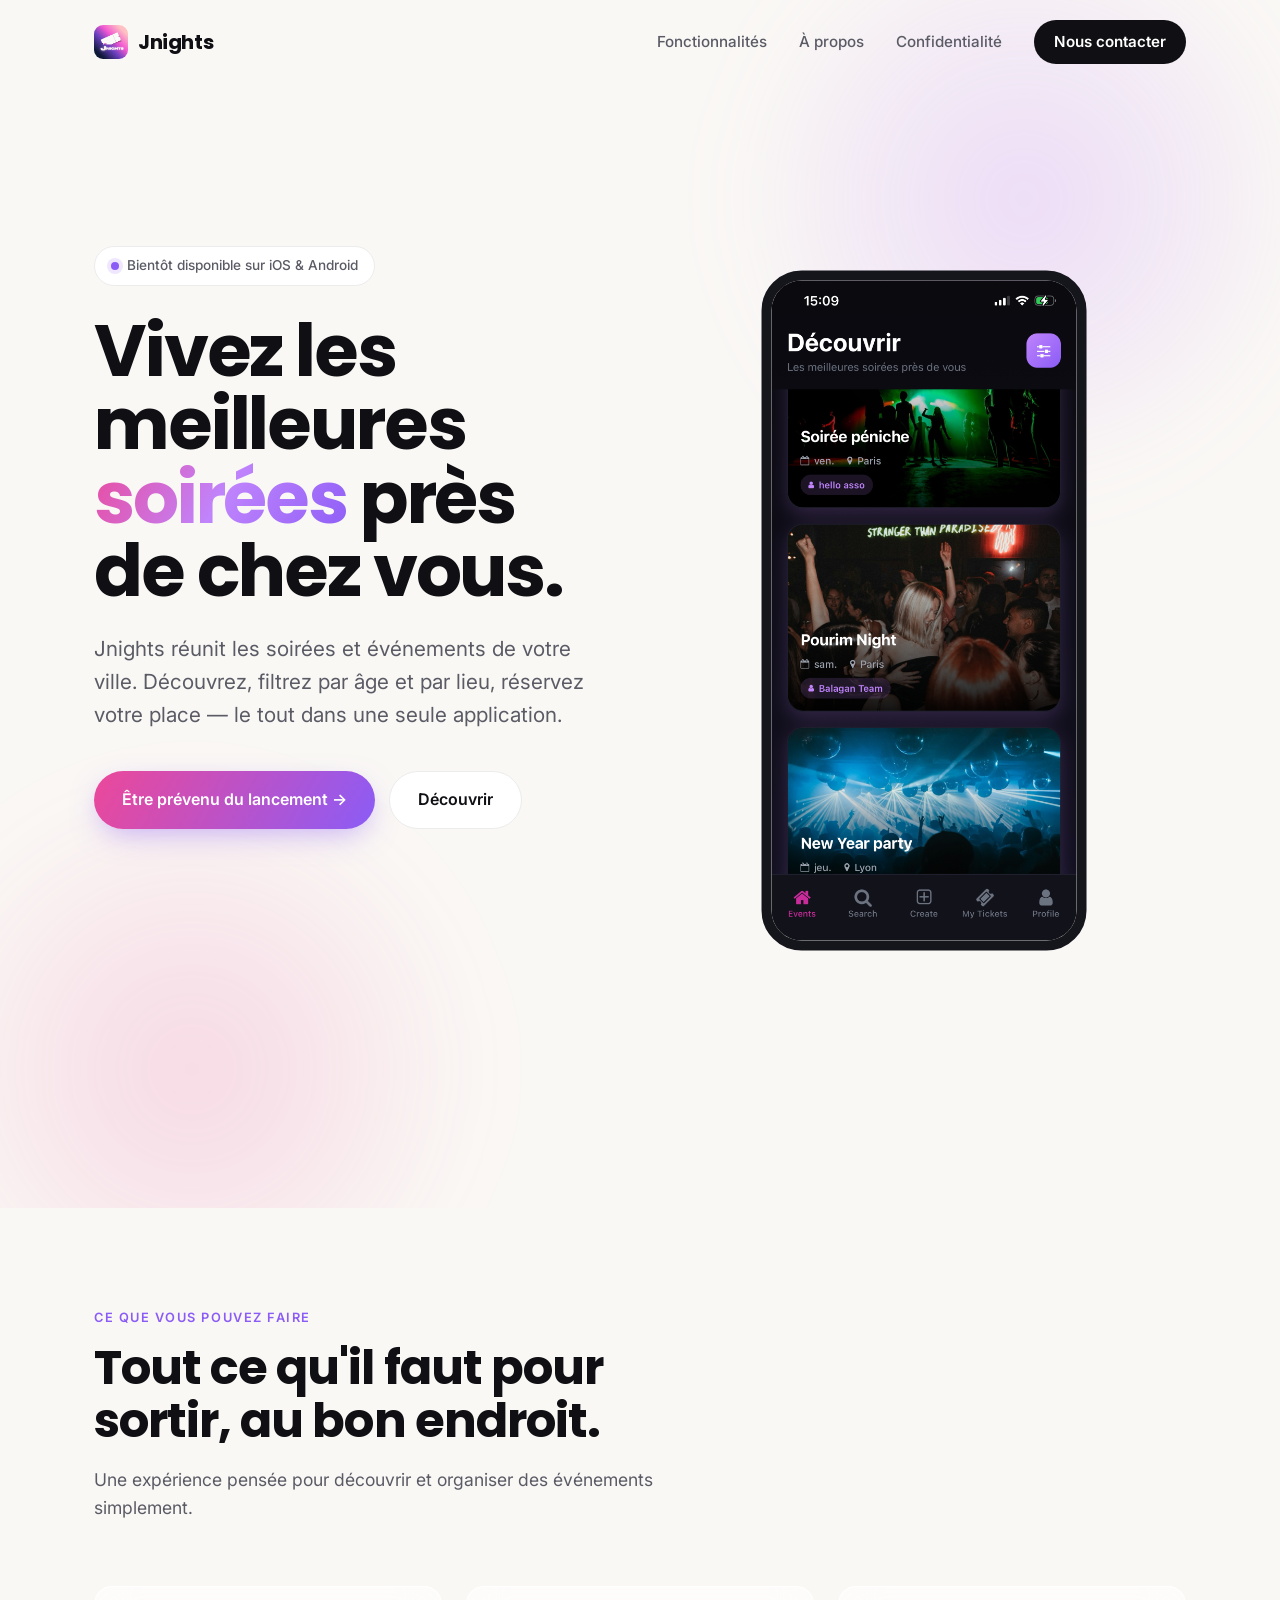
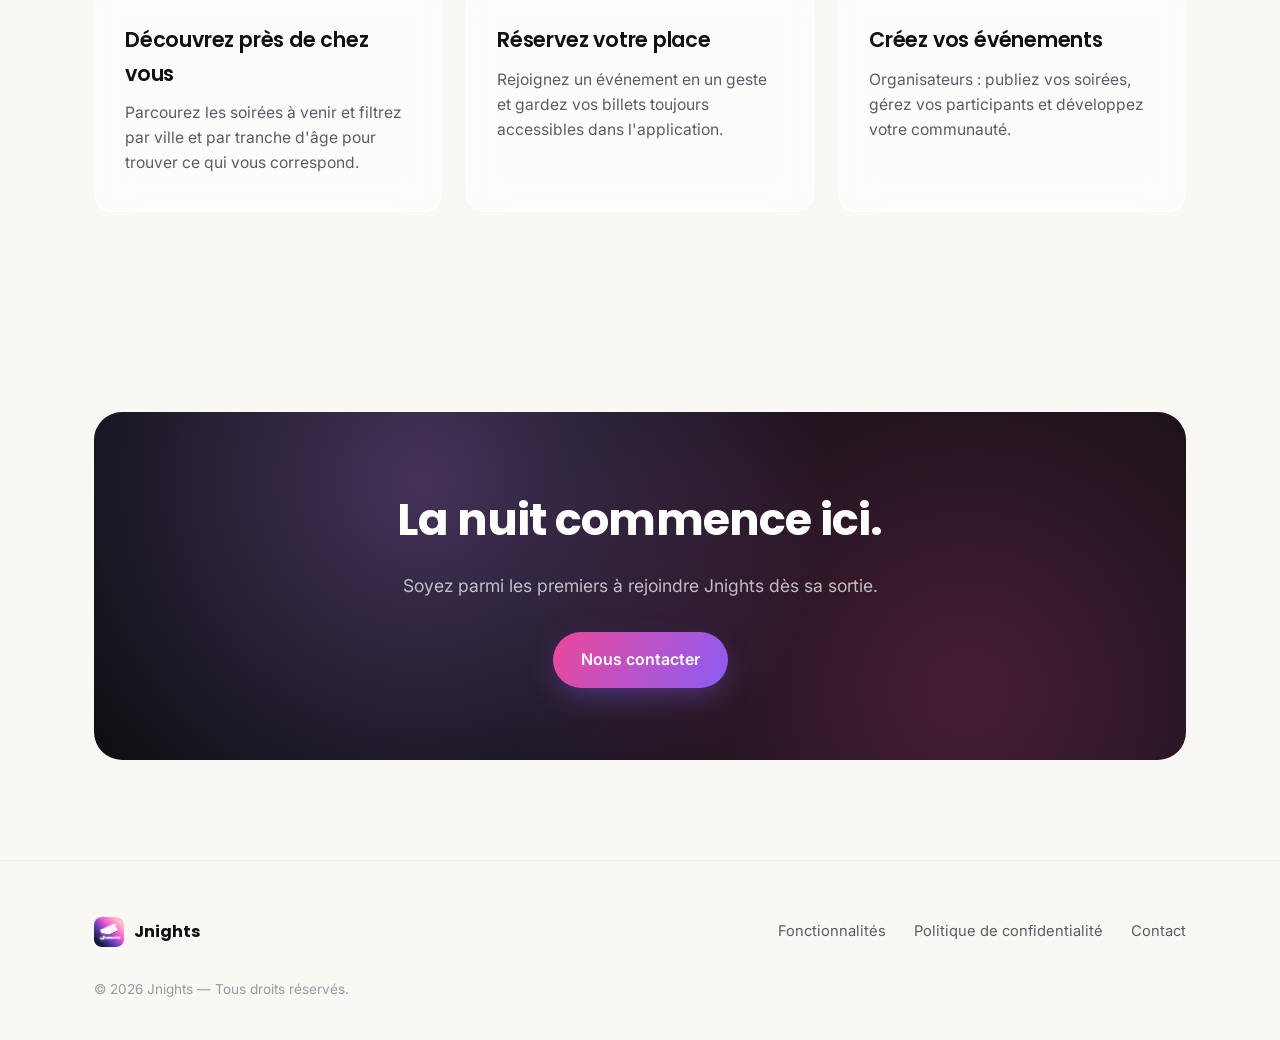
==== commit 98e585a6: "version 6" ====
--- a/index.html
+++ b/index.html
@@ -93,6 +93,8 @@
 
   <!-- Features -->
   <section id="features">
+    <!-- Dégradé animé discret (features-bg.js, shadergradient) -->
+    <div class="features-bg" id="featuresBg"></div>
     <div class="container">
       <div class="section-head">
         <div class="section-tag">Ce que vous pouvez faire</div>
@@ -101,17 +103,14 @@
       </div>
       <div class="features-grid">
         <div class="feature-card">
-          <div class="feature-shot"><img src="feature-discover.jpg" alt="Liste des soirées dans l'application" loading="lazy" /></div>
           <h3>Découvrez près de chez vous</h3>
           <p>Parcourez les soirées à venir et filtrez par ville et par tranche d'âge pour trouver ce qui vous correspond.</p>
         </div>
         <div class="feature-card">
-          <div class="feature-shot"><img src="feature-book.jpg" alt="Bouton Prendre sa place" loading="lazy" /></div>
           <h3>Réservez votre place</h3>
           <p>Rejoignez un événement en un geste et gardez vos billets toujours accessibles dans l'application.</p>
         </div>
         <div class="feature-card">
-          <div class="feature-shot"><img src="feature-create.jpg" alt="Page d'un événement avec ses inscrits" loading="lazy" /></div>
           <h3>Créez vos événements</h3>
           <p>Organisateurs : publiez vos soirées, gérez vos participants et développez votre communauté.</p>
         </div>
@@ -156,10 +155,12 @@
         "react-dom/client": "https://esm.sh/react-dom@18.3.1/client?deps=react@18.3.1",
         "three": "https://esm.sh/three@0.169.0",
         "three/addons/": "https://esm.sh/three@0.169.0/examples/jsm/",
-        "@react-three/fiber": "https://esm.sh/@react-three/fiber@8.17.10?deps=react@18.3.1,react-dom@18.3.1,three@0.169.0"
+        "@react-three/fiber": "https://esm.sh/@react-three/fiber@8.17.10?deps=react@18.3.1,react-dom@18.3.1,three@0.169.0",
+        "@shadergradient/react": "https://esm.sh/@shadergradient/react@2.4.20?deps=react@18.3.1,react-dom@18.3.1,three@0.169.0,@react-three/fiber@8.17.10"
       }
     }
   </script>
   <script type="module" src="phone3d.js"></script>
+  <script type="module" src="features-bg.js"></script>
 </body>
 </html>
--- a/style.css
+++ b/style.css
@@ -190,14 +190,17 @@
 .hero-content {
   flex: 1;
   max-width: 600px;
+  /* le téléphone est plus haut que l'écran : le texte reste en haut, visible */
+  align-self: flex-start;
+  padding-top: 14vh;
 }
 
 /* Téléphone 3D (phone3d.js) */
 .hero-phone {
   position: relative;
-  flex: 0 0 min(46%, 560px);
-  height: min(80vh, 800px);
-  min-height: 580px;
+  flex: 0 0 min(48%, 560px);
+  height: min(112vh, 1120px);
+  min-height: 800px;
 }
 .phone-fallback {
   position: absolute;
@@ -270,7 +273,7 @@
 }
 .hero h1 {
   font-family: var(--font-display);
-  font-size: clamp(2.6rem, 7vw, 5rem);
+  font-size: clamp(2.6rem, 6vw, 4.5rem);
   line-height: 1.02;
   letter-spacing: -0.03em;
   font-weight: 700;
@@ -363,11 +366,12 @@
   gap: 24px;
 }
 .feature-card {
-  background: var(--bg-alt);
-  border: 1px solid var(--line);
+  background: rgba(255, 255, 255, 0.62);
+  -webkit-backdrop-filter: blur(18px);
+  backdrop-filter: blur(18px);
+  border: 1px solid rgba(255, 255, 255, 0.8);
   border-radius: var(--radius);
   padding: 36px 30px;
-  overflow: hidden;
   opacity: 0;
   transform: translateY(24px);
   transition: opacity 0.6s ease, transform 0.6s ease, box-shadow 0.3s ease;
@@ -379,30 +383,26 @@
 .feature-card:hover {
   box-shadow: 0 20px 50px -20px rgba(15,15,20,0.18);
 }
-/* Aperçu réel de l'app qui "dépasse" en bas de la carte */
-.feature-shot {
-  height: 230px;
-  margin: -36px -30px 28px;
-  padding: 28px 28px 0;
-  border-radius: var(--radius) var(--radius) 0 0;
-  background: linear-gradient(160deg, rgba(236,72,153,0.14), rgba(139,92,246,0.2));
+/* Fond dégradé de la section (canvas shadergradient), fondu en haut et en bas */
+#features {
+  position: relative;
   overflow: hidden;
 }
-.feature-shot img {
-  display: block;
-  width: 100%;
-  height: 100%;
-  object-fit: cover;
-  object-position: top;
-  border-radius: 14px 14px 0 0;
-  box-shadow: 0 18px 40px -12px rgba(76, 29, 149, 0.45);
-  transition: transform 0.5s cubic-bezier(0.2, 0.7, 0.2, 1);
-}
-.feature-shot img[src*="book"] {
-  object-position: bottom;
-}
-.feature-card:hover .feature-shot img {
-  transform: translateY(-6px);
+#features > .container {
+  position: relative;
+  z-index: 1;
+}
+.features-bg {
+  position: absolute;
+  inset: 0;
+  opacity: 0;
+  transition: opacity 1.2s ease;
+  -webkit-mask-image: linear-gradient(to bottom, transparent, #000 25%, #000 75%, transparent);
+  mask-image: linear-gradient(to bottom, transparent, #000 25%, #000 75%, transparent);
+  pointer-events: none;
+}
+.features-bg.is-ready {
+  opacity: 1;
 }
 .feature-card h3 {
   font-family: var(--font-display);
@@ -634,6 +634,8 @@
     gap: 40px;
   }
   .hero-content {
+    align-self: auto;
+    padding-top: 0;
     max-width: 100%;
   }
   .hero-actions {
@@ -642,7 +644,7 @@
   .hero-phone {
     flex-basis: auto;
     width: 100%;
-    height: 640px;
+    height: min(168vw, 900px);
     min-height: 0;
   }
 }
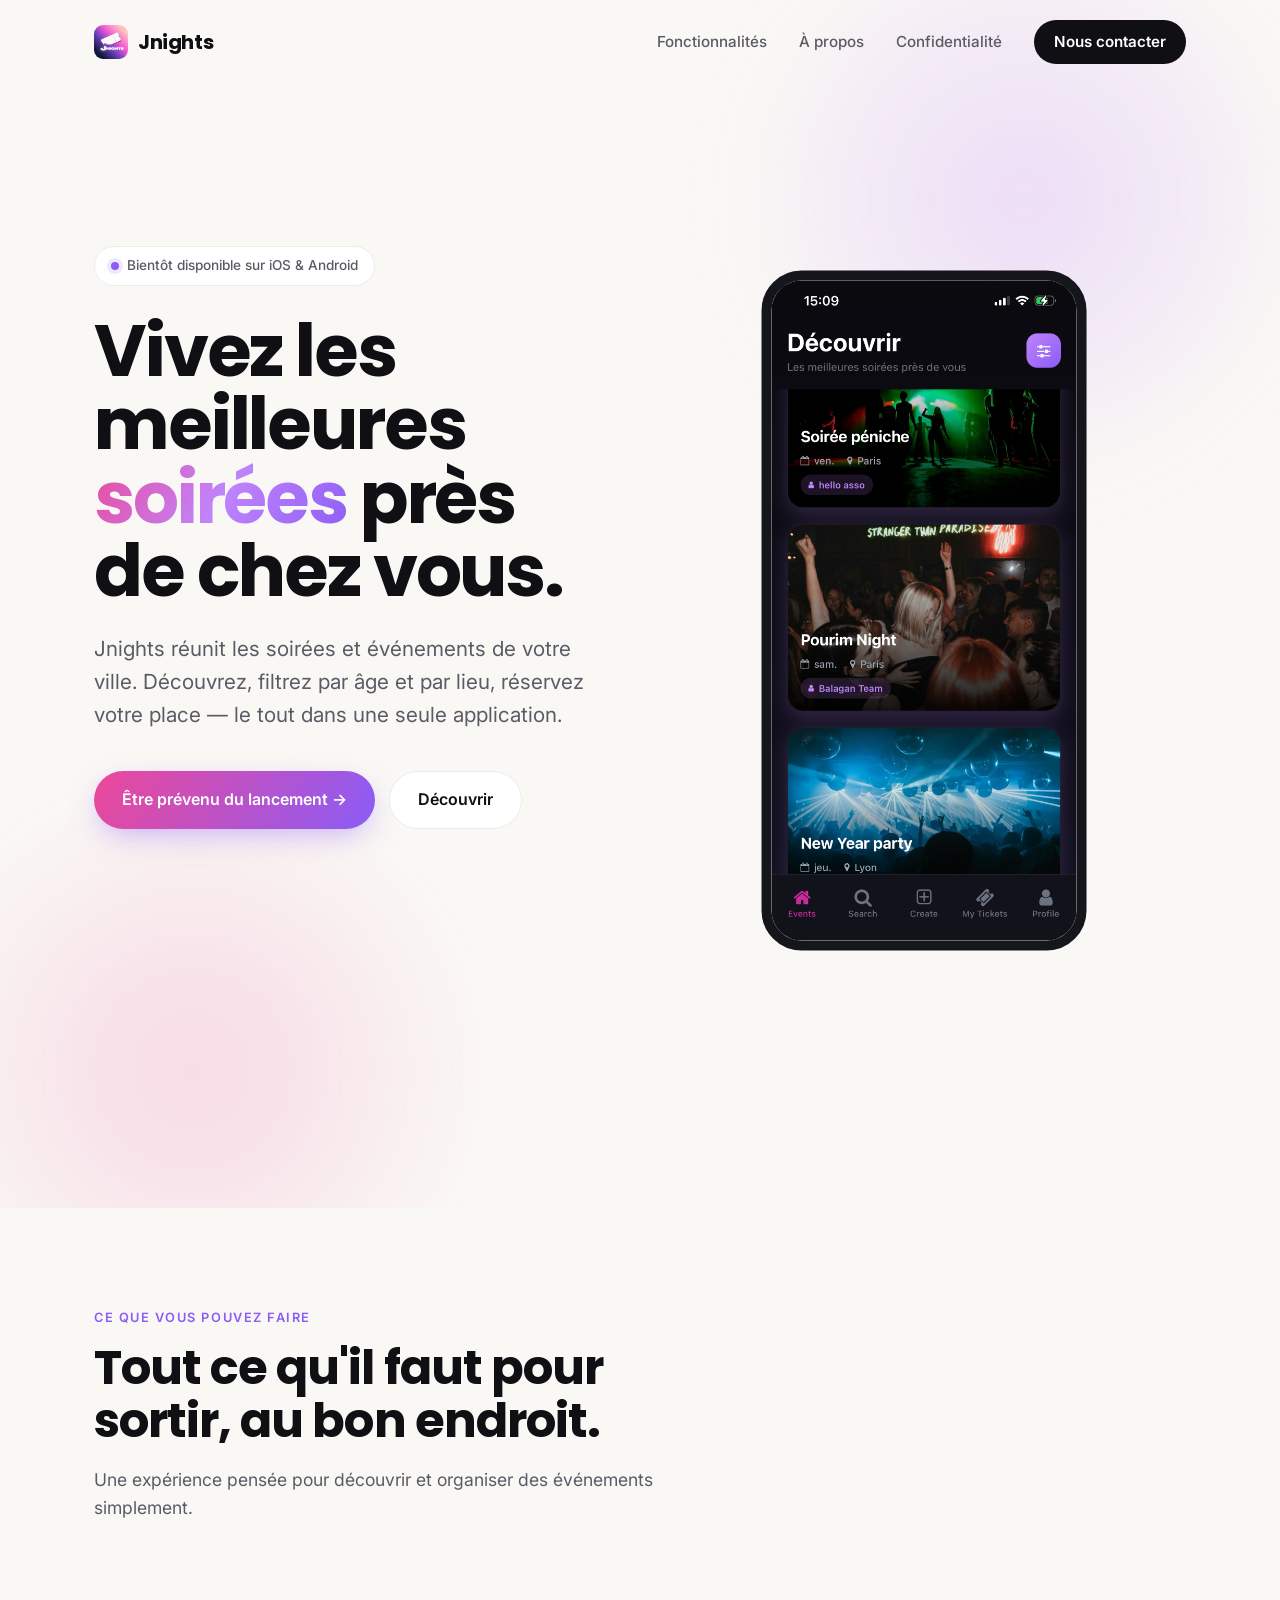
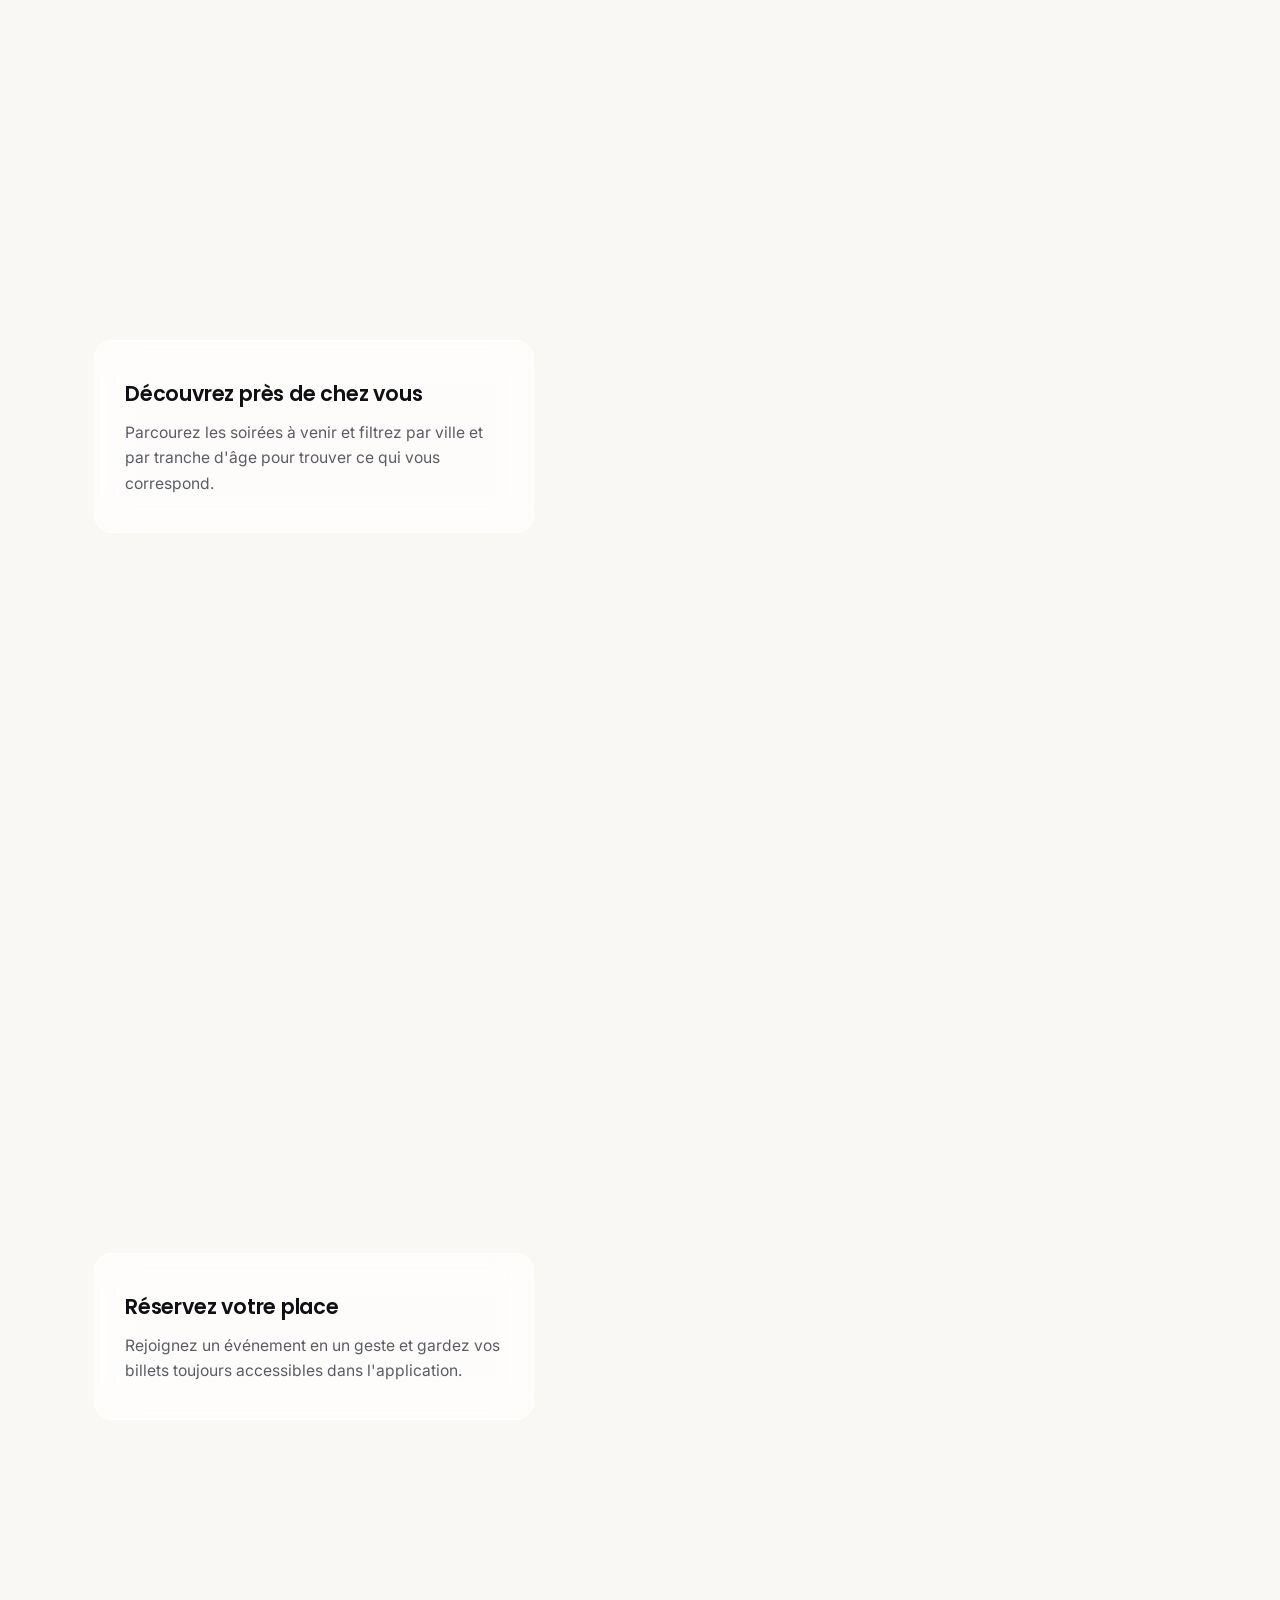
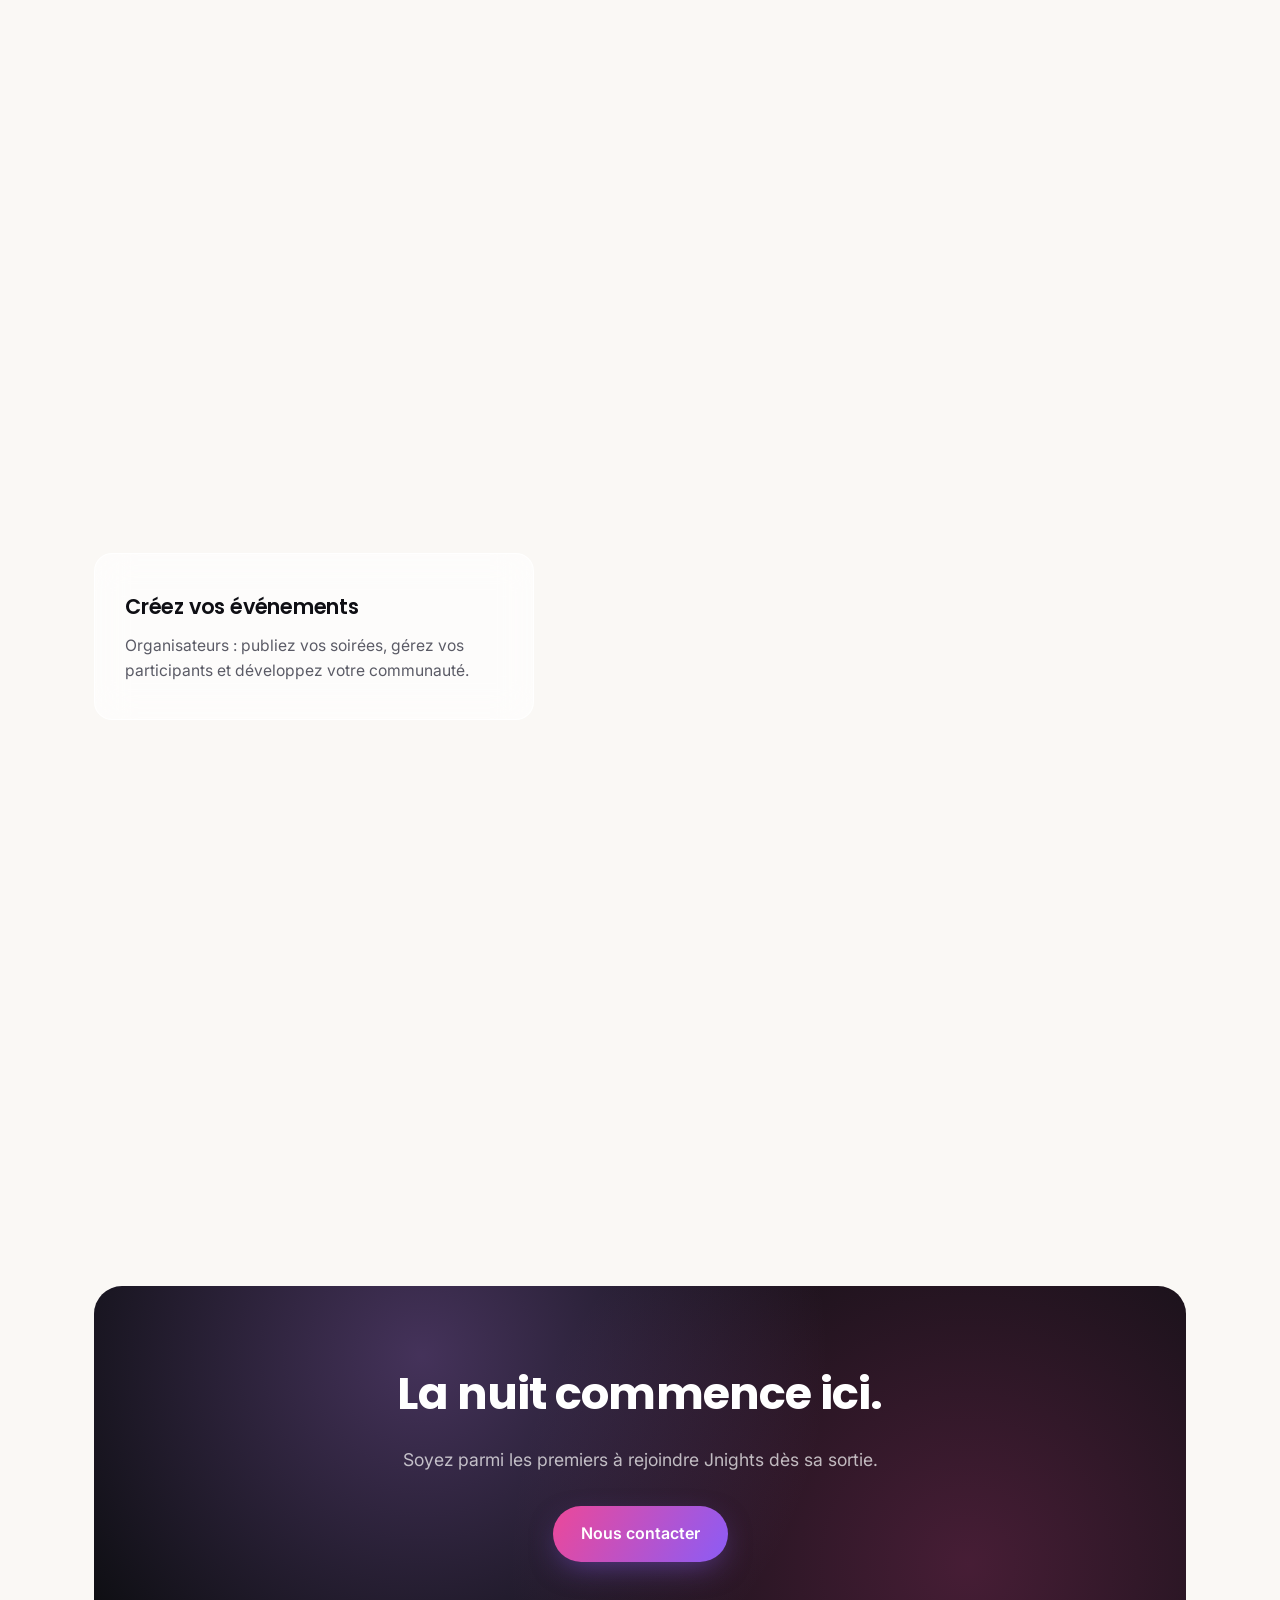
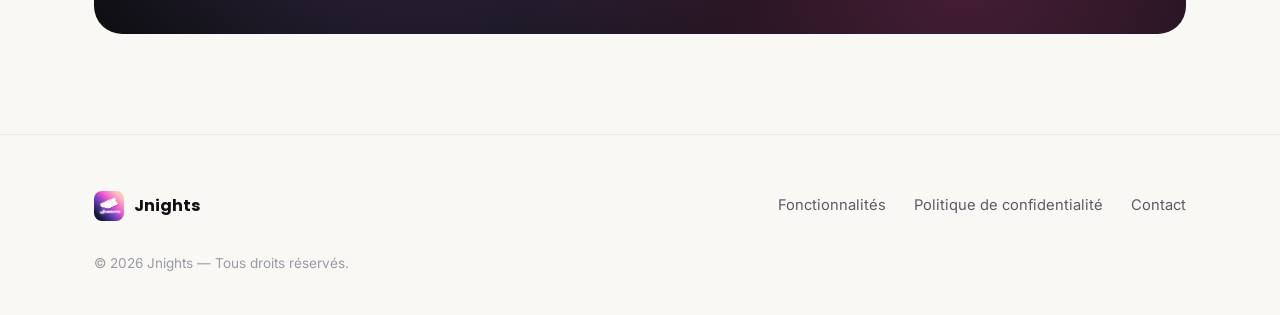
==== commit 9e610168: "feat: téléphone 3D piloté par le scroll (demi-tour + écran par étape) - Le téléphone reste fixé à l'" ====
--- a/index.html
+++ b/index.html
@@ -56,6 +56,11 @@
     </div>
   </nav>
 
+  <!-- Hero + fonctionnalités : le téléphone 3D (phone3d.js) reste fixé à l'écran
+       dans .story-stage et suit le scroll d'une étape à l'autre -->
+  <div class="story" id="story">
+  <div class="story-stage" id="phoneStage"></div>
+
   <!-- Hero -->
   <header class="hero">
     <div class="hero-glow"></div>
@@ -83,10 +88,10 @@
         </div>
       </div>
 
-      <!-- Téléphone 3D (phone3d.js) ; l'image reste si WebGL n'est pas dispo -->
+      <!-- Emplacement du téléphone dans le hero (le rendu 3D se cale dessus) ;
+           l'image reste si WebGL n'est pas dispo -->
       <div class="hero-phone" id="phone3d">
         <img src="app-screen-1.png" alt="Aperçu de l'application Jnights" class="phone-fallback" />
-        <div class="phone-canvas"></div>
       </div>
     </div>
   </header>
@@ -101,15 +106,19 @@
         <h2>Tout ce qu'il faut pour sortir, au bon endroit.</h2>
         <p>Une expérience pensée pour découvrir et organiser des événements simplement.</p>
       </div>
-      <div class="features-grid">
+      <div class="feature-step">
         <div class="feature-card">
           <h3>Découvrez près de chez vous</h3>
           <p>Parcourez les soirées à venir et filtrez par ville et par tranche d'âge pour trouver ce qui vous correspond.</p>
         </div>
+      </div>
+      <div class="feature-step">
         <div class="feature-card">
           <h3>Réservez votre place</h3>
           <p>Rejoignez un événement en un geste et gardez vos billets toujours accessibles dans l'application.</p>
         </div>
+      </div>
+      <div class="feature-step">
         <div class="feature-card">
           <h3>Créez vos événements</h3>
           <p>Organisateurs : publiez vos soirées, gérez vos participants et développez votre communauté.</p>
@@ -117,6 +126,7 @@
       </div>
     </div>
   </section>
+  </div>
 
   <!-- About / CTA -->
   <section id="about">
@@ -152,6 +162,7 @@
     {
       "imports": {
         "react": "https://esm.sh/react@18.3.1",
+        "react-dom": "https://esm.sh/react-dom@18.3.1?deps=react@18.3.1",
         "react-dom/client": "https://esm.sh/react-dom@18.3.1/client?deps=react@18.3.1",
         "three": "https://esm.sh/three@0.169.0",
         "three/addons/": "https://esm.sh/three@0.169.0/examples/jsm/",
--- a/style.css
+++ b/style.css
@@ -213,28 +213,38 @@
   border: 10px solid #15151c;
   transition: opacity 0.6s ease;
 }
-.phone-canvas,
-.phone-stage {
-  position: absolute;
-  inset: 0;
-}
-.phone-canvas {
+/* Scène 3D fixée à l'écran pendant le hero et les fonctionnalités */
+.story {
+  position: relative;
+}
+.story-stage {
+  position: sticky;
+  top: 0;
+  height: 100vh;
+  margin-bottom: -100vh;
+  z-index: 2;
+  pointer-events: none;
   opacity: 0;
   transition: opacity 0.9s ease;
 }
-.hero-phone.is-ready .phone-canvas { opacity: 1; }
-.hero-phone.is-ready .phone-fallback { opacity: 0; }
-
-/* Points indicateurs sous le téléphone */
+.phone-ready .story-stage { opacity: 1; }
+.phone-ready .phone-fallback { opacity: 0; }
+
+/* Points indicateurs (verticaux, à droite du téléphone, visibles sans scroller) */
 .phone-dots {
   position: absolute;
-  left: 0;
   right: 0;
-  bottom: 0;
-  display: flex;
-  justify-content: center;
+  top: calc(50vh - 120px);
+  z-index: 3;
+  display: flex;
+  flex-direction: column;
   align-items: center;
   gap: 10px;
+  transition: opacity 0.4s ease;
+}
+.story-scrolled .phone-dots {
+  opacity: 0;
+  pointer-events: none;
 }
 .dot-indicator {
   width: 8px;
@@ -247,7 +257,7 @@
   transition: all 0.3s ease;
 }
 .dot-indicator.is-active {
-  width: 24px;
+  height: 24px;
   border-radius: 4px;
   background: var(--accent-2);
 }
@@ -360,10 +370,14 @@
 /* ============================================================
    FEATURES
    ============================================================ */
-.features-grid {
-  display: grid;
-  grid-template-columns: repeat(3, 1fr);
-  gap: 24px;
+/* Une étape par écran : le texte à gauche, le téléphone (fixe) à droite */
+.feature-step {
+  min-height: 100vh;
+  display: flex;
+  align-items: center;
+}
+.feature-step .feature-card {
+  max-width: 440px;
 }
 .feature-card {
   background: rgba(255, 255, 255, 0.62);
@@ -383,7 +397,7 @@
 .feature-card:hover {
   box-shadow: 0 20px 50px -20px rgba(15,15,20,0.18);
 }
-/* Fond dégradé de la section (canvas shadergradient), fondu en haut et en bas */
+/* Fond dégradé de la section (canvas shadergradient), court raccord en haut et en bas */
 #features {
   position: relative;
   overflow: hidden;
@@ -397,8 +411,8 @@
   inset: 0;
   opacity: 0;
   transition: opacity 1.2s ease;
-  -webkit-mask-image: linear-gradient(to bottom, transparent, #000 25%, #000 75%, transparent);
-  mask-image: linear-gradient(to bottom, transparent, #000 25%, #000 75%, transparent);
+  -webkit-mask-image: linear-gradient(to bottom, transparent, #000 60px, #000 calc(100% - 60px), transparent);
+  mask-image: linear-gradient(to bottom, transparent, #000 60px, #000 calc(100% - 60px), transparent);
   pointer-events: none;
 }
 .features-bg.is-ready {
@@ -616,8 +630,15 @@
    RESPONSIVE
    ============================================================ */
 @media (max-width: 860px) {
-  .features-grid {
-    grid-template-columns: 1fr;
+  .feature-step {
+    align-items: flex-end;
+    padding-bottom: 6vh;
+  }
+  .feature-step .feature-card {
+    max-width: 100%;
+  }
+  .phone-dots {
+    top: 38%;
   }
   .nav-links a:not(.nav-cta) {
     display: none;
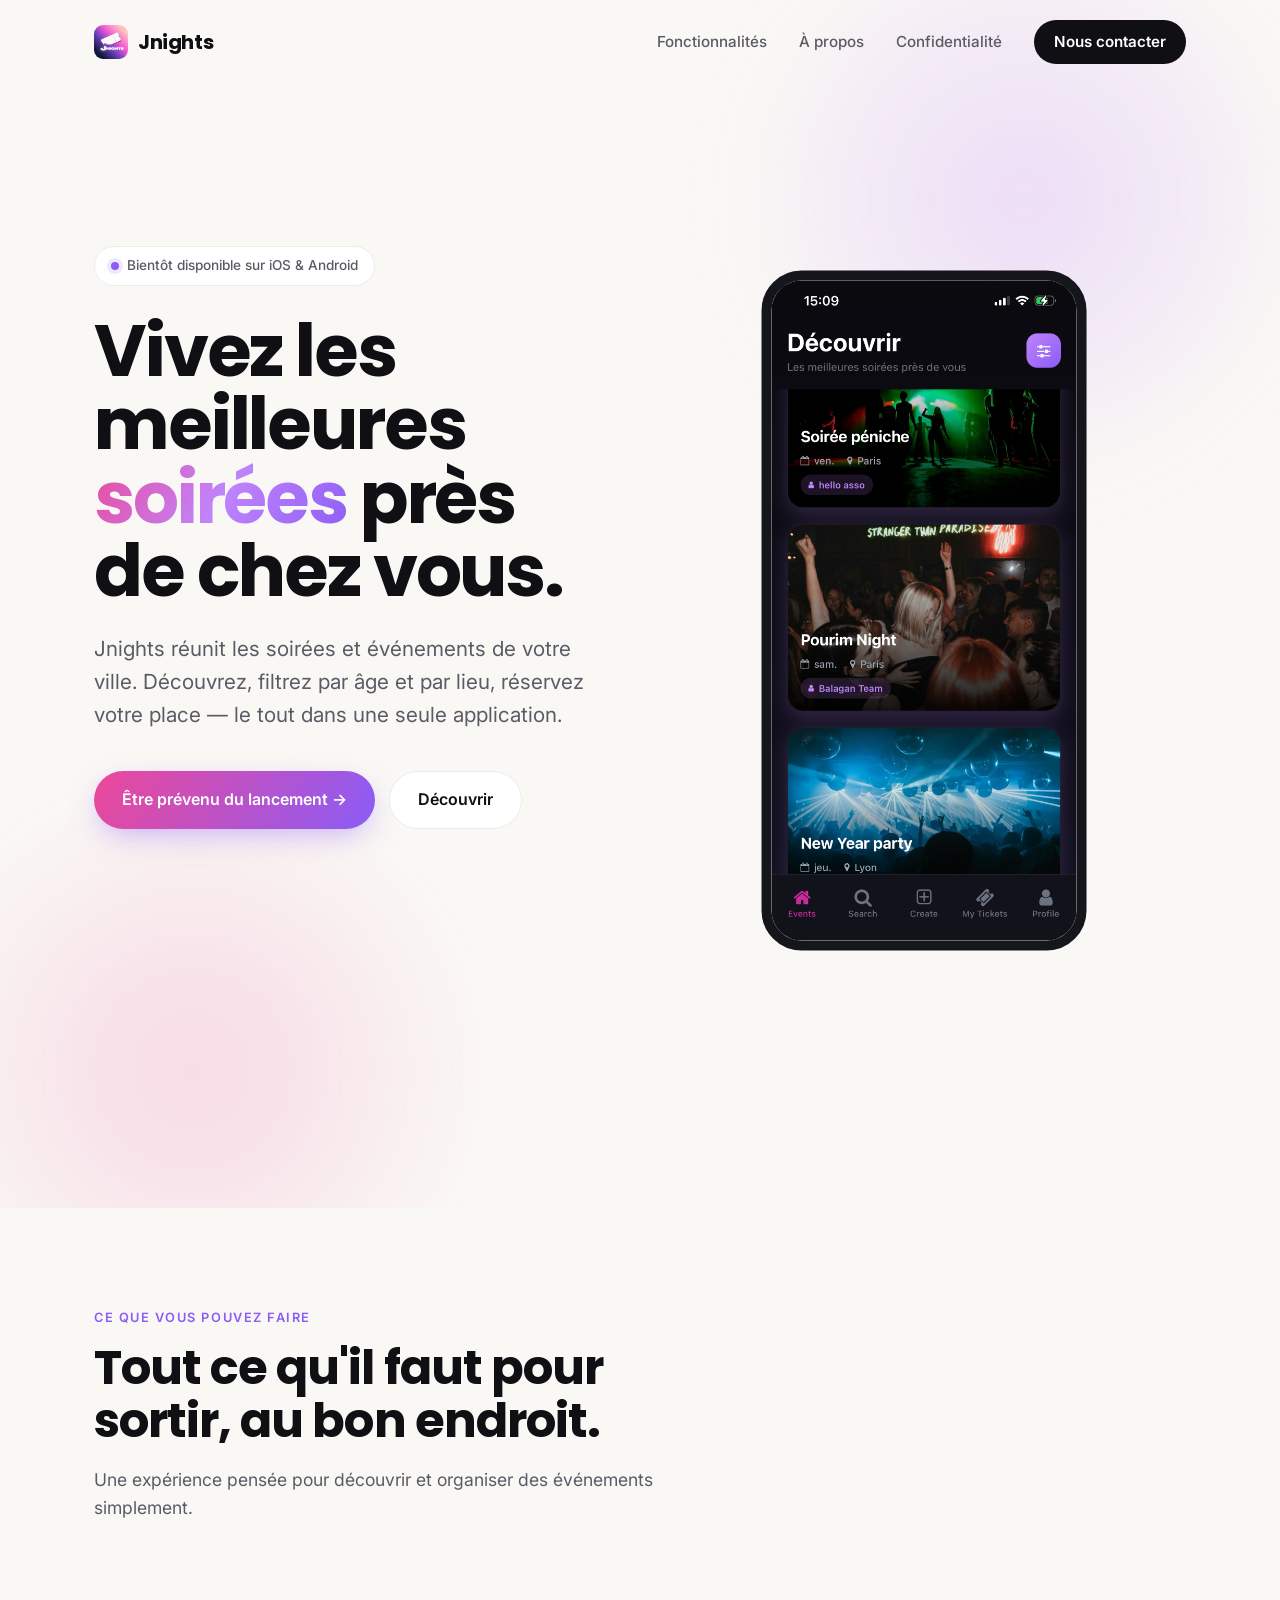
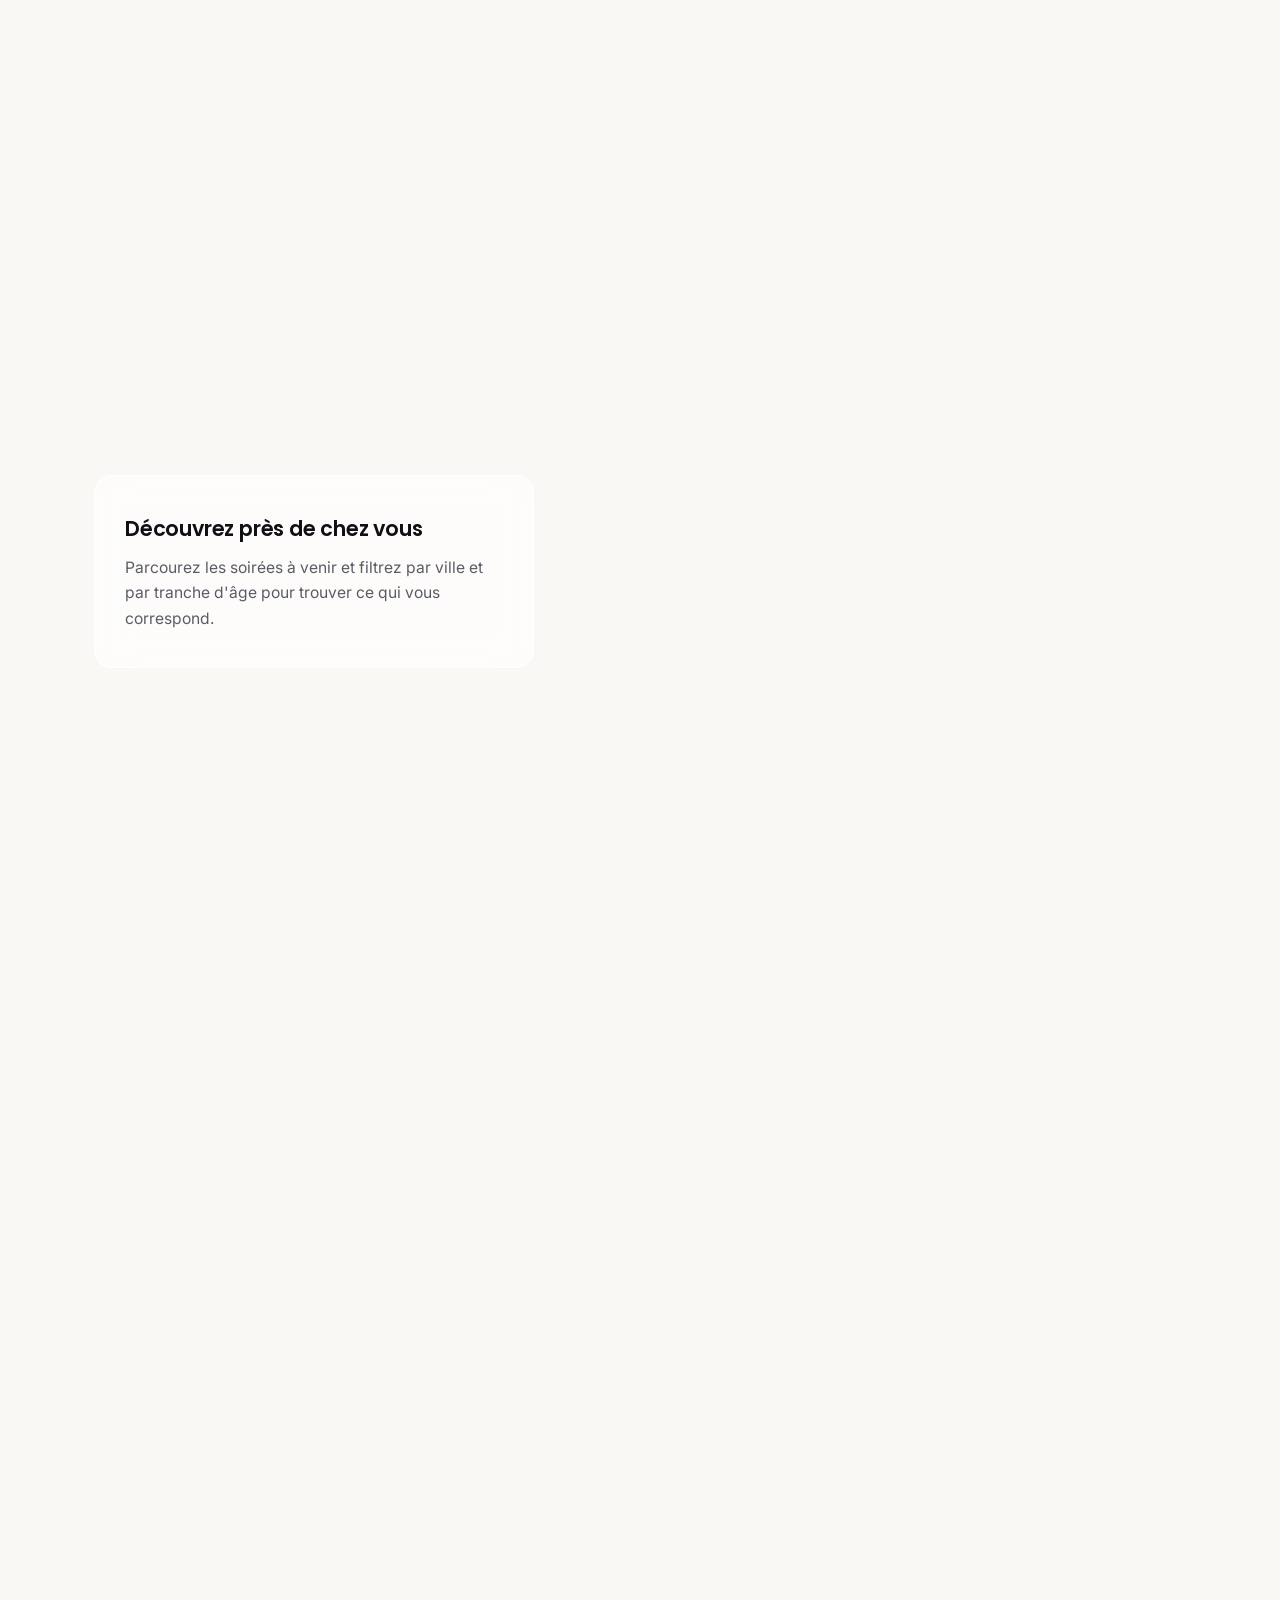
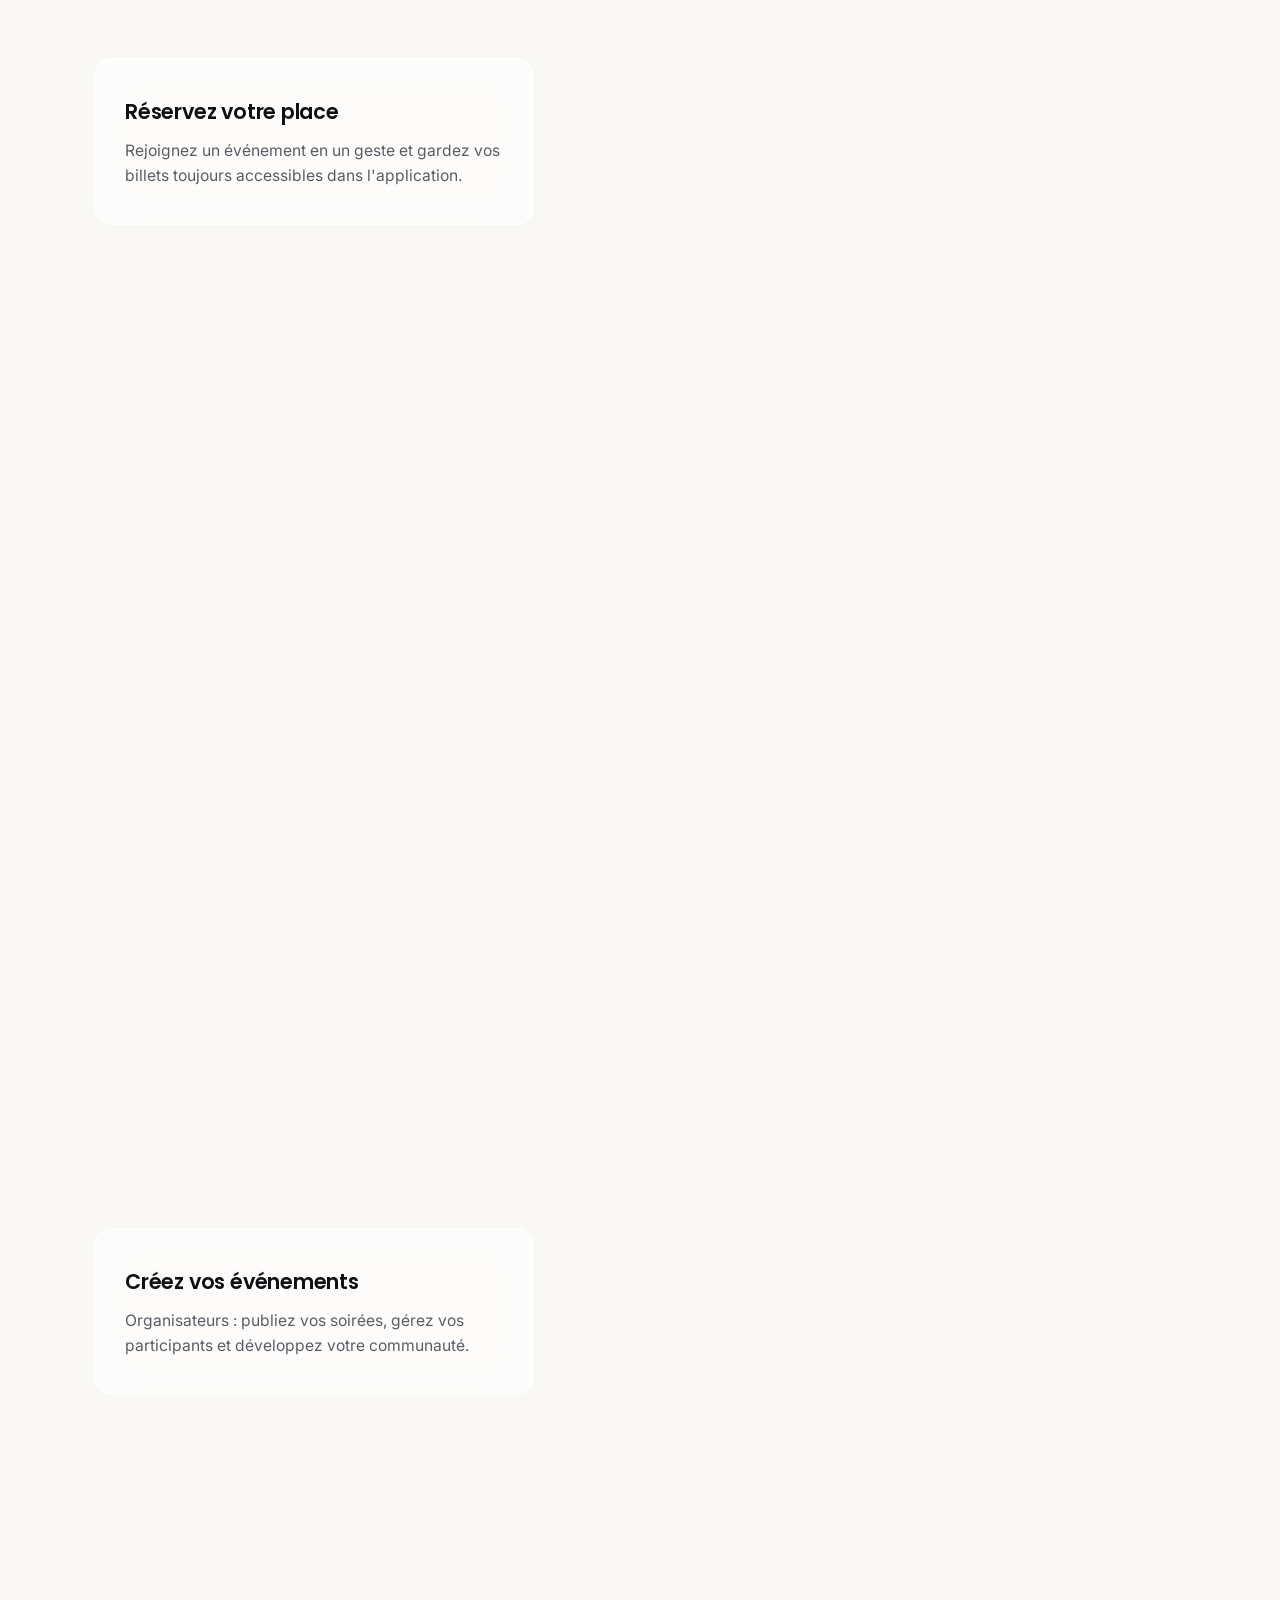
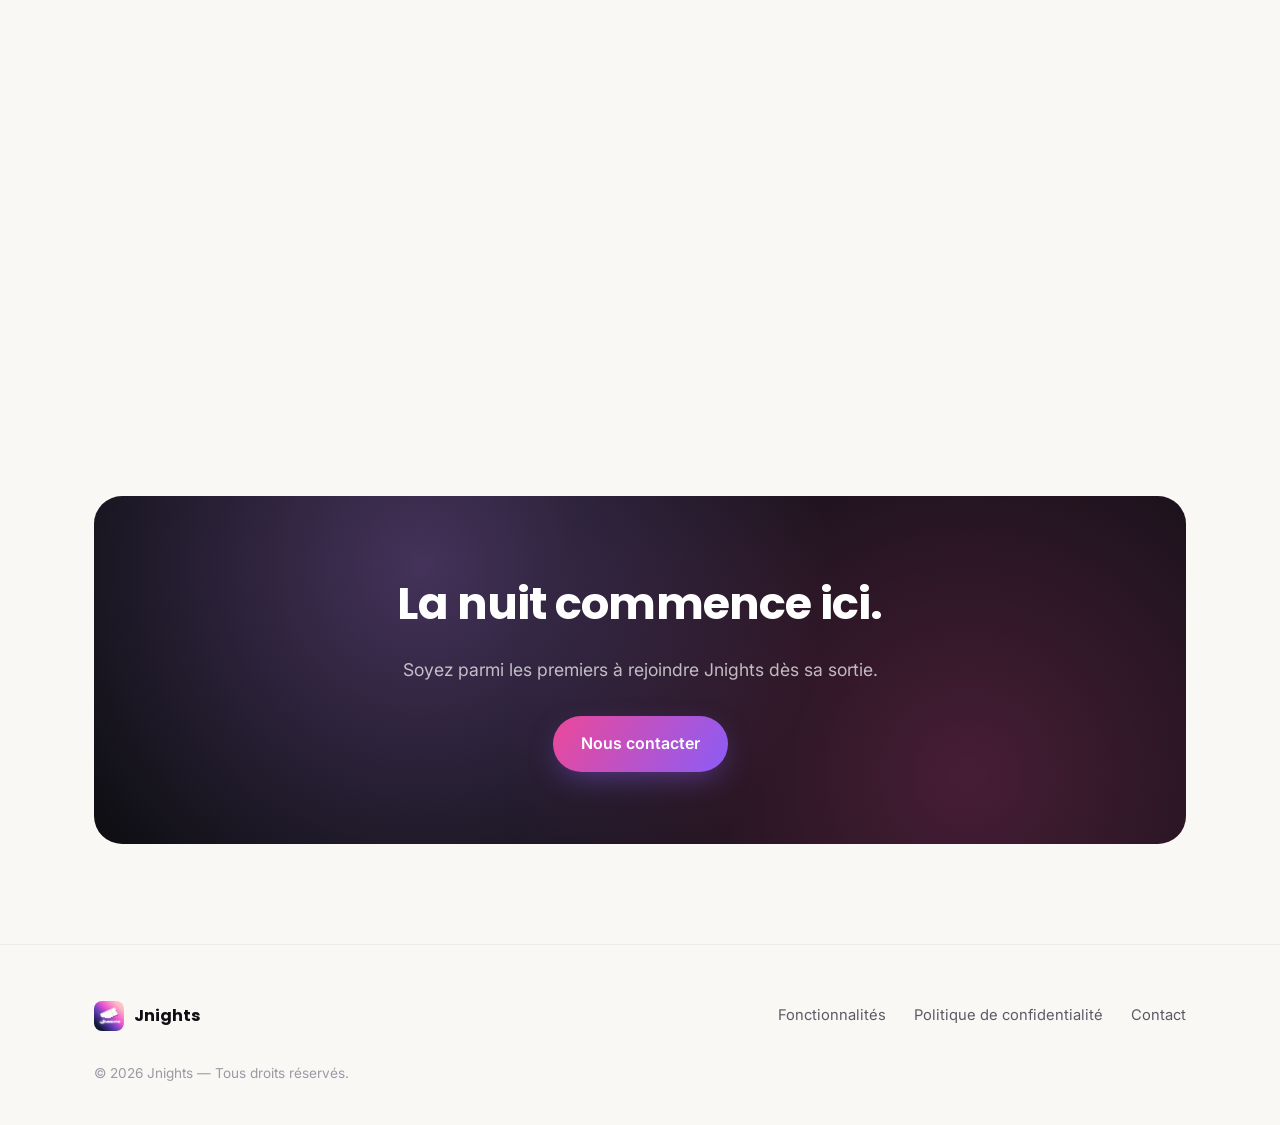
==== commit cb7df216: "téléphone 3D : séquence scroll GSAP (3 paliers)" ====
--- a/index.html
+++ b/index.html
@@ -59,7 +59,7 @@
   <!-- Hero + fonctionnalités : le téléphone 3D (phone3d.js) reste fixé à l'écran
        dans .story-stage et suit le scroll d'une étape à l'autre -->
   <div class="story" id="story">
-  <div class="story-stage" id="phoneStage"></div>
+  <div class="story-stage-wrap"><div class="story-stage" id="phoneStage"></div></div>
 
   <!-- Hero -->
   <header class="hero">
@@ -167,6 +167,8 @@
         "three": "https://esm.sh/three@0.169.0",
         "three/addons/": "https://esm.sh/three@0.169.0/examples/jsm/",
         "@react-three/fiber": "https://esm.sh/@react-three/fiber@8.17.10?deps=react@18.3.1,react-dom@18.3.1,three@0.169.0",
+        "gsap": "https://esm.sh/gsap@3.12.5",
+        "gsap/ScrollTrigger": "https://esm.sh/gsap@3.12.5/ScrollTrigger",
         "@shadergradient/react": "https://esm.sh/@shadergradient/react@2.4.20?deps=react@18.3.1,react-dom@18.3.1,three@0.169.0,@react-three/fiber@8.17.10"
       }
     }
--- a/style.css
+++ b/style.css
@@ -217,13 +217,18 @@
 .story {
   position: relative;
 }
+/* Le calque couvre toute la séquence ; la scène colle à l'écran jusqu'à la fin
+   de .story puis repart avec la page (le téléphone « se libère »). */
+.story-stage-wrap {
+  position: absolute;
+  inset: 0;
+  z-index: 2;
+  pointer-events: none;
+}
 .story-stage {
   position: sticky;
   top: 0;
   height: 100vh;
-  margin-bottom: -100vh;
-  z-index: 2;
-  pointer-events: none;
   opacity: 0;
   transition: opacity 0.9s ease;
 }
@@ -372,7 +377,7 @@
    ============================================================ */
 /* Une étape par écran : le texte à gauche, le téléphone (fixe) à droite */
 .feature-step {
-  min-height: 100vh;
+  min-height: 130vh;
   display: flex;
   align-items: center;
 }
@@ -630,13 +635,6 @@
    RESPONSIVE
    ============================================================ */
 @media (max-width: 860px) {
-  .feature-step {
-    align-items: flex-end;
-    padding-bottom: 6vh;
-  }
-  .feature-step .feature-card {
-    max-width: 100%;
-  }
   .phone-dots {
     top: 38%;
   }
@@ -670,6 +668,17 @@
   }
 }
 
+/* Mobile : téléphone centré en haut, texte en dessous pour ne pas être masqué */
+@media (max-width: 767px) {
+  .feature-step {
+    align-items: flex-end;
+    padding-bottom: 6vh;
+  }
+  .feature-step .feature-card {
+    max-width: 100%;
+  }
+}
+
 @media (prefers-reduced-motion: reduce) {
   * {
     animation: none !important;
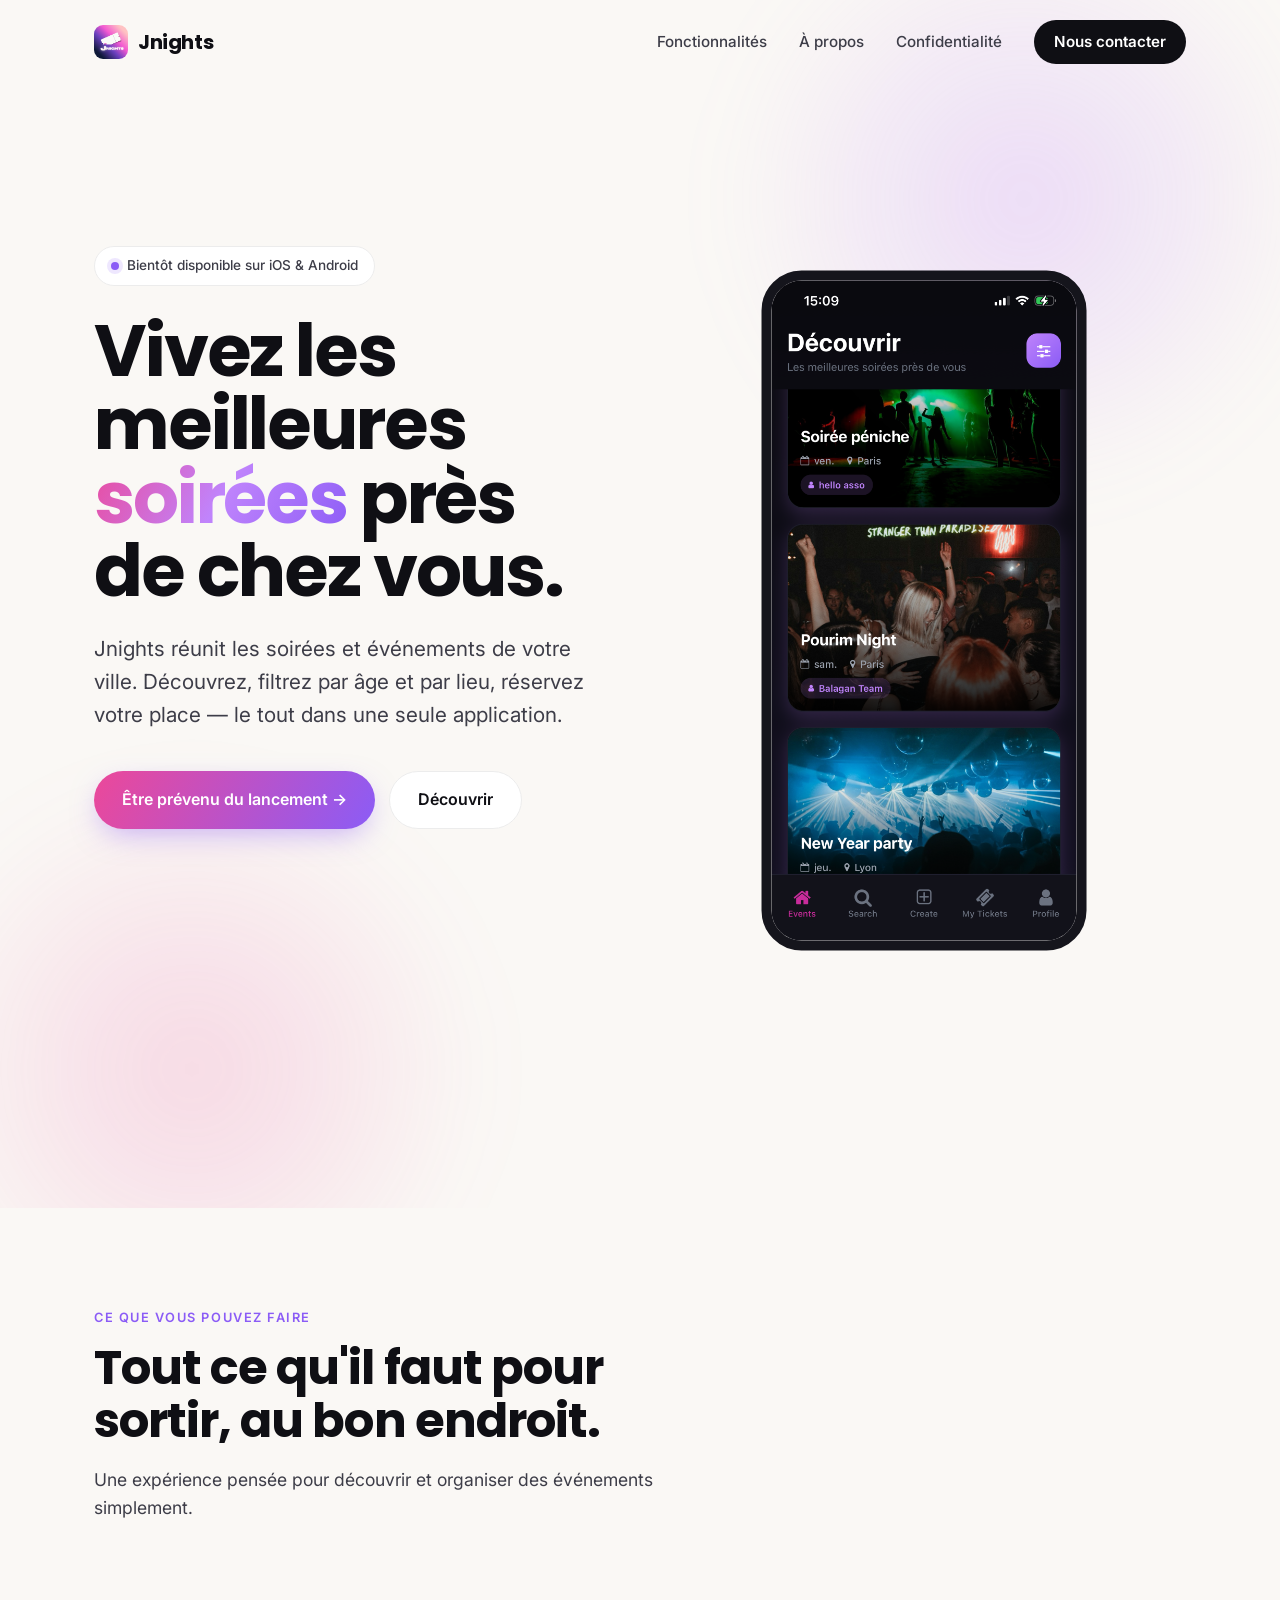
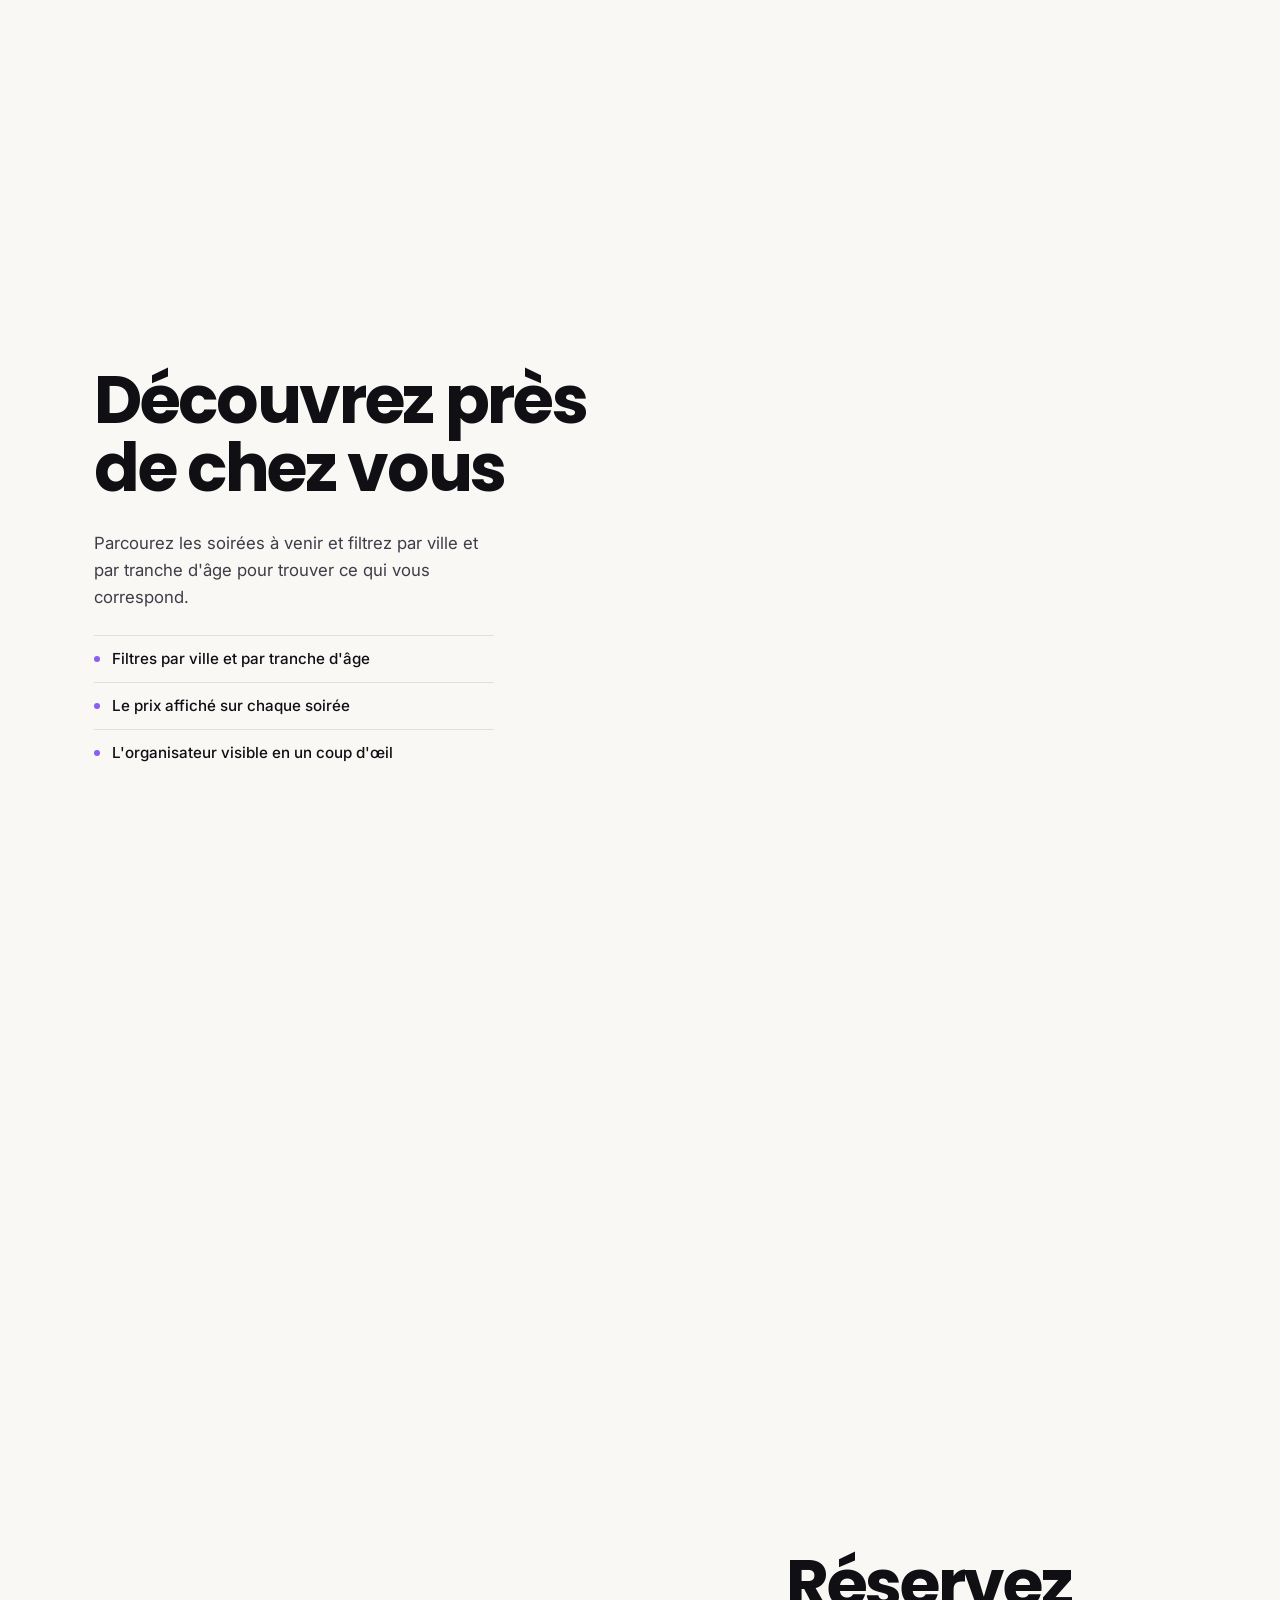
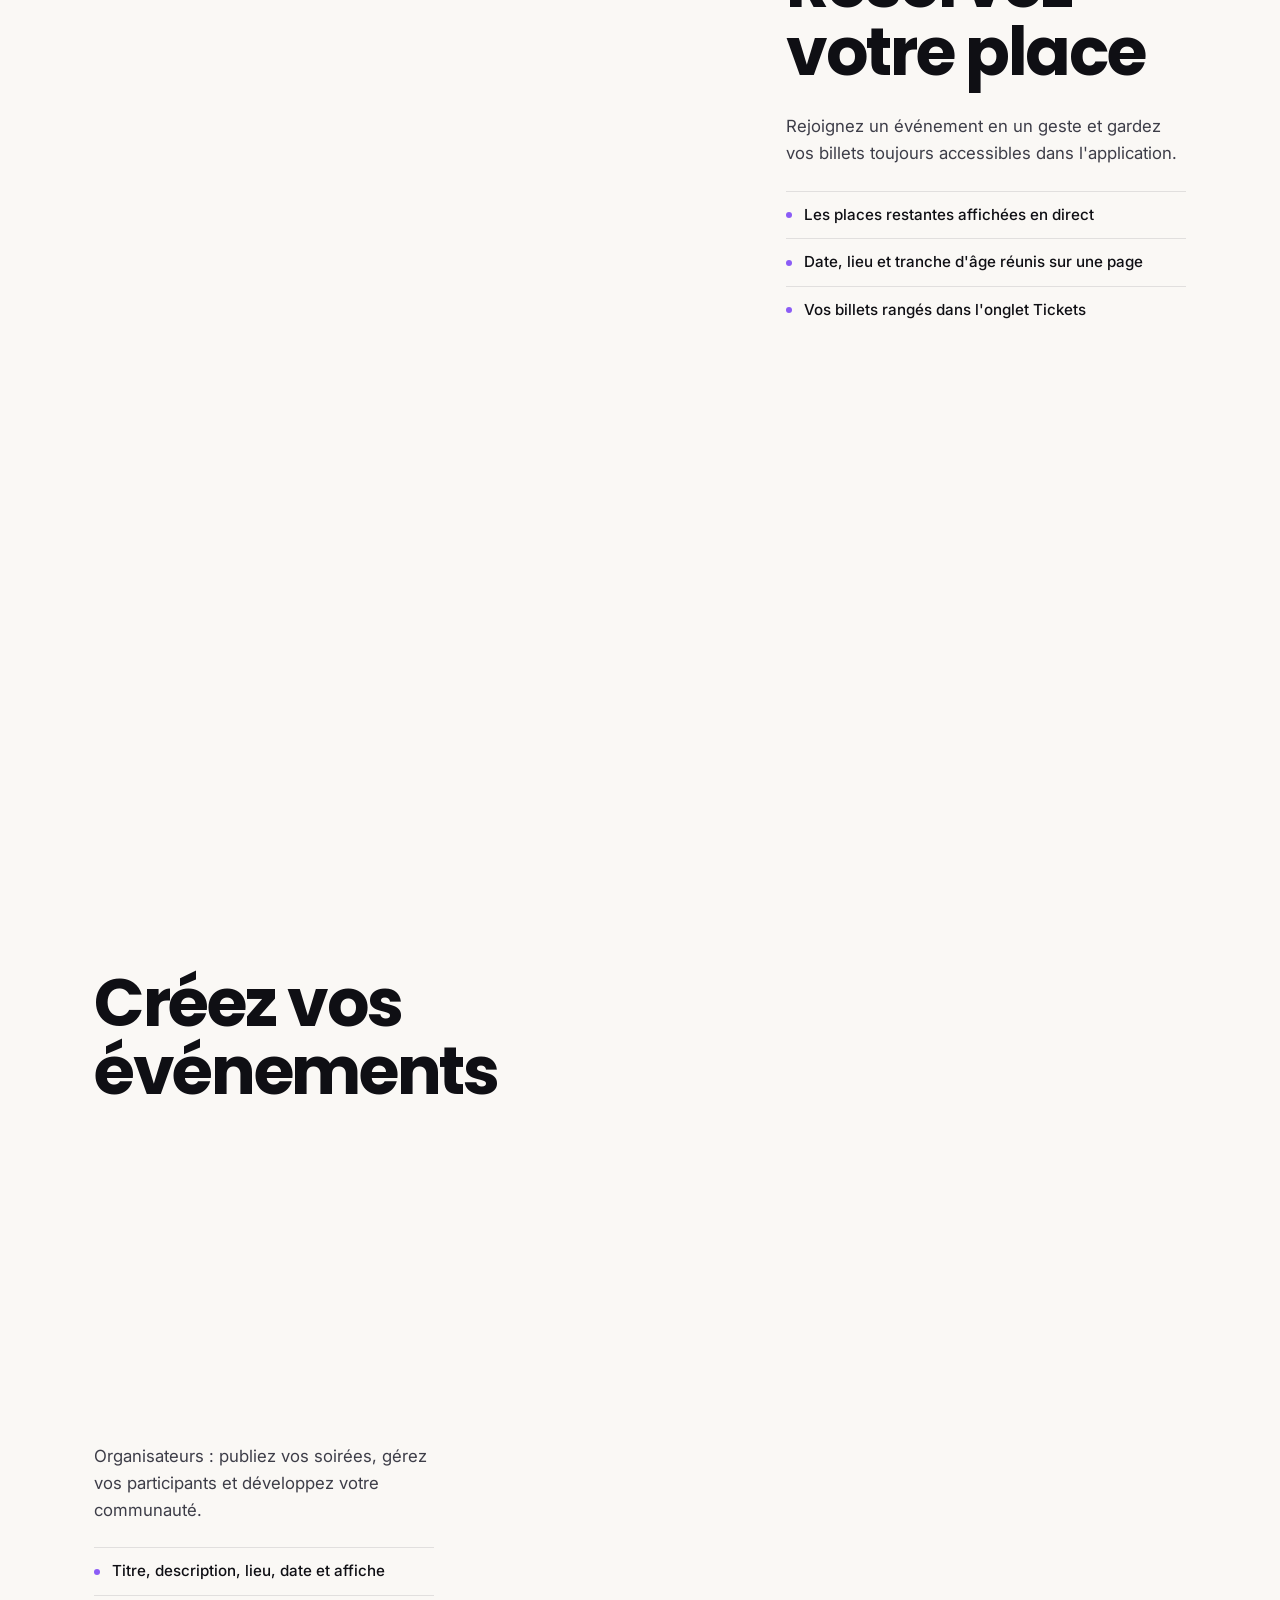
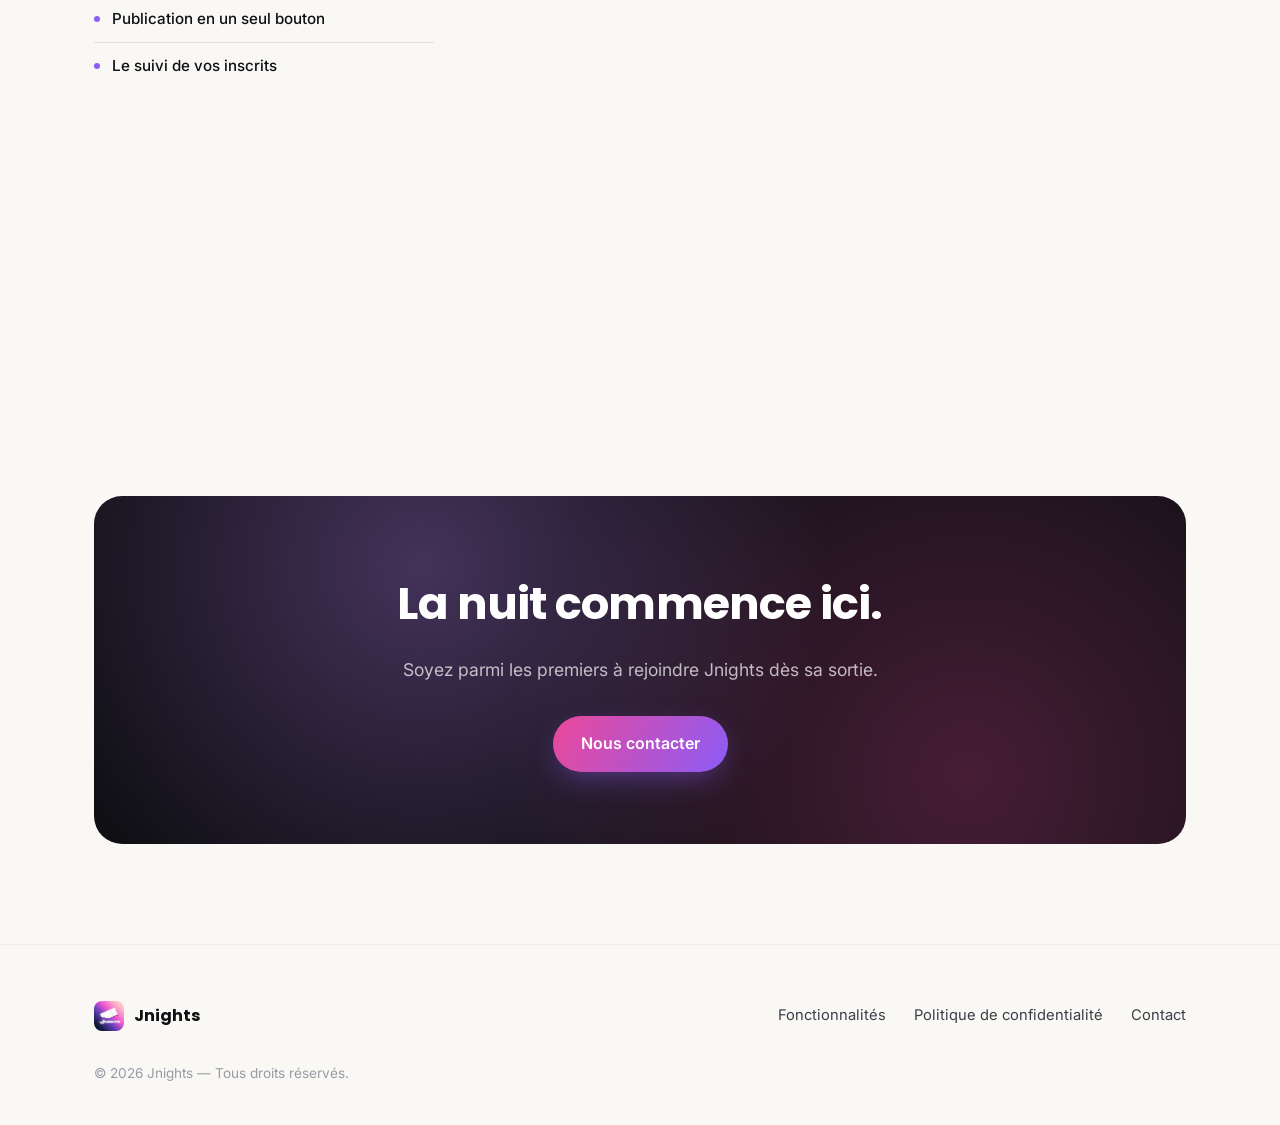
==== commit b2106eb6: "séquence 3D : révélation, paliers droite/gauche/milieu, dégradé Halo" ====
--- a/index.html
+++ b/index.html
@@ -28,6 +28,9 @@
   <link href="https://fonts.googleapis.com/css2?family=Inter:wght@400;500;600;700&family=Poppins:wght@500;600;700;800&display=swap" rel="stylesheet" />
 </head>
 <body>
+
+  <!-- Dégradé animé en fond de toute la page (features-bg.js, shadergradient) -->
+  <div class="page-bg" id="pageBg"></div>
 
   <!-- Preloader -->
   <div id="preloader" class="preloader">
@@ -98,30 +101,49 @@
 
   <!-- Features -->
   <section id="features">
-    <!-- Dégradé animé discret (features-bg.js, shadergradient) -->
-    <div class="features-bg" id="featuresBg"></div>
     <div class="container">
       <div class="section-head">
         <div class="section-tag">Ce que vous pouvez faire</div>
         <h2>Tout ce qu'il faut pour sortir, au bon endroit.</h2>
         <p>Une expérience pensée pour découvrir et organiser des événements simplement.</p>
       </div>
-      <div class="feature-step">
-        <div class="feature-card">
-          <h3>Découvrez près de chez vous</h3>
-          <p>Parcourez les soirées à venir et filtrez par ville et par tranche d'âge pour trouver ce qui vous correspond.</p>
-        </div>
-      </div>
-      <div class="feature-step">
-        <div class="feature-card">
-          <h3>Réservez votre place</h3>
-          <p>Rejoignez un événement en un geste et gardez vos billets toujours accessibles dans l'application.</p>
-        </div>
-      </div>
-      <div class="feature-step">
-        <div class="feature-card">
-          <h3>Créez vos événements</h3>
-          <p>Organisateurs : publiez vos soirées, gérez vos participants et développez votre communauté.</p>
+      <div class="feature-step step-left">
+        <div class="feature-text">
+          <h3>Découvrez près<br />de chez vous</h3>
+          <div class="feature-detail">
+            <p>Parcourez les soirées à venir et filtrez par ville et par tranche d'âge pour trouver ce qui vous correspond.</p>
+            <ul class="feature-points">
+              <li>Filtres par ville et par tranche d'âge</li>
+              <li>Le prix affiché sur chaque soirée</li>
+              <li>L'organisateur visible en un coup d'œil</li>
+            </ul>
+          </div>
+        </div>
+      </div>
+      <div class="feature-step step-right">
+        <div class="feature-text">
+          <h3>Réservez<br />votre place</h3>
+          <div class="feature-detail">
+            <p>Rejoignez un événement en un geste et gardez vos billets toujours accessibles dans l'application.</p>
+            <ul class="feature-points">
+              <li>Les places restantes affichées en direct</li>
+              <li>Date, lieu et tranche d'âge réunis sur une page</li>
+              <li>Vos billets rangés dans l'onglet Tickets</li>
+            </ul>
+          </div>
+        </div>
+      </div>
+      <div class="feature-step step-center">
+        <div class="feature-text">
+          <h3>Créez vos<br />événements</h3>
+          <div class="feature-detail">
+            <p>Organisateurs : publiez vos soirées, gérez vos participants et développez votre communauté.</p>
+            <ul class="feature-points">
+              <li>Titre, description, lieu, date et affiche</li>
+              <li>Publication en un seul bouton</li>
+              <li>Le suivi de vos inscrits</li>
+            </ul>
+          </div>
         </div>
       </div>
     </div>
--- a/style.css
+++ b/style.css
@@ -9,7 +9,7 @@
   --bg: #faf8f5;            /* crème très clair */
   --bg-alt: #ffffff;
   --ink: #0f0f14;           /* texte quasi-noir */
-  --ink-soft: #5b5b66;      /* texte secondaire */
+  --ink-soft: #3d3d48;      /* texte secondaire (assez contrasté sur le dégradé) */
   --ink-faint: #9a9aa5;
   --line: #ececec;
 
@@ -235,14 +235,15 @@
 .phone-ready .story-stage { opacity: 1; }
 .phone-ready .phone-fallback { opacity: 0; }
 
-/* Points indicateurs (verticaux, à droite du téléphone, visibles sans scroller) */
+/* Points indicateurs sous le téléphone ; ils disparaissent quand la séquence démarre */
 .phone-dots {
   position: absolute;
+  left: 0;
   right: 0;
-  top: calc(50vh - 120px);
+  bottom: 0;
   z-index: 3;
   display: flex;
-  flex-direction: column;
+  justify-content: center;
   align-items: center;
   gap: 10px;
   transition: opacity 0.4s ease;
@@ -257,14 +258,14 @@
   padding: 0;
   border: none;
   border-radius: 50%;
-  background: rgba(15, 15, 20, 0.18);
+  background: rgba(15, 15, 20, 0.28);
   cursor: pointer;
   transition: all 0.3s ease;
 }
 .dot-indicator.is-active {
-  height: 24px;
+  width: 24px;
   border-radius: 4px;
-  background: var(--accent-2);
+  background: var(--ink);
 }
 .hero-badge {
   display: inline-flex;
@@ -375,64 +376,87 @@
 /* ============================================================
    FEATURES
    ============================================================ */
-/* Une étape par écran : le texte à gauche, le téléphone (fixe) à droite */
+/* Une étape par palier du téléphone : grand titre + texte, du côté opposé au téléphone
+   (palier 1 : téléphone à droite, 2 : à gauche, 3 : au milieu, titre en haut) */
 .feature-step {
   min-height: 130vh;
   display: flex;
   align-items: center;
 }
-.feature-step .feature-card {
-  max-width: 440px;
-}
-.feature-card {
-  background: rgba(255, 255, 255, 0.62);
-  -webkit-backdrop-filter: blur(18px);
-  backdrop-filter: blur(18px);
-  border: 1px solid rgba(255, 255, 255, 0.8);
-  border-radius: var(--radius);
-  padding: 36px 30px;
+.step-right {
+  justify-content: flex-end;
+}
+.feature-text {
+  max-width: 540px;
   opacity: 0;
   transform: translateY(24px);
-  transition: opacity 0.6s ease, transform 0.6s ease, box-shadow 0.3s ease;
-}
-.feature-card.visible {
+  transition: opacity 0.8s ease, transform 0.8s ease;
+}
+.feature-text.visible {
   opacity: 1;
-  transform: translateY(0);
-}
-.feature-card:hover {
-  box-shadow: 0 20px 50px -20px rgba(15,15,20,0.18);
-}
-/* Fond dégradé de la section (canvas shadergradient), court raccord en haut et en bas */
-#features {
-  position: relative;
-  overflow: hidden;
-}
-#features > .container {
-  position: relative;
-  z-index: 1;
-}
-.features-bg {
-  position: absolute;
+  transform: none;
+}
+.feature-text h3 {
+  font-family: var(--font-display);
+  font-size: clamp(2.4rem, 5.2vw, 4.4rem);
+  line-height: 1.02;
+  letter-spacing: -0.035em;
+  font-weight: 700;
+  margin-bottom: 28px;
+}
+.feature-detail {
+  max-width: 400px;
+}
+.feature-detail p {
+  font-size: 1.05rem;
+  color: var(--ink-soft);
+}
+.feature-points {
+  list-style: none;
+  margin-top: 24px;
+}
+.feature-points li {
+  display: flex;
+  align-items: center;
+  gap: 12px;
+  padding: 11px 0;
+  border-top: 1px solid rgba(15, 15, 20, 0.1);
+  font-size: 0.95rem;
+  font-weight: 500;
+}
+.feature-points li::before {
+  content: "";
+  flex: none;
+  width: 6px;
+  height: 6px;
+  border-radius: 50%;
+  background: var(--accent-2);
+}
+/* Palier 3 : titre en haut, détail en bas à gauche, téléphone au centre */
+.step-center .feature-text {
+  max-width: none;
+  width: 100%;
+  min-height: 100vh;
+  padding: 12vh 0 8vh;
+  display: flex;
+  flex-direction: column;
+  justify-content: space-between;
+}
+.step-center .feature-detail {
+  max-width: 340px;
+}
+
+/* Fond dégradé de toute la page (canvas shadergradient fixe, derrière le contenu) */
+.page-bg {
+  position: fixed;
   inset: 0;
+  z-index: -1;
   opacity: 0;
   transition: opacity 1.2s ease;
-  -webkit-mask-image: linear-gradient(to bottom, transparent, #000 60px, #000 calc(100% - 60px), transparent);
-  mask-image: linear-gradient(to bottom, transparent, #000 60px, #000 calc(100% - 60px), transparent);
   pointer-events: none;
 }
-.features-bg.is-ready {
+.page-bg.is-ready {
   opacity: 1;
-}
-.feature-card h3 {
-  font-family: var(--font-display);
-  font-size: 1.3rem;
-  font-weight: 600;
-  margin-bottom: 10px;
-  letter-spacing: -0.01em;
-}
-.feature-card p {
-  color: var(--ink-soft);
-  font-size: 0.98rem;
 }
 
 /* ============================================================
@@ -635,9 +659,6 @@
    RESPONSIVE
    ============================================================ */
 @media (max-width: 860px) {
-  .phone-dots {
-    top: 38%;
-  }
   .nav-links a:not(.nav-cta) {
     display: none;
   }
@@ -670,12 +691,23 @@
 
 /* Mobile : téléphone centré en haut, texte en dessous pour ne pas être masqué */
 @media (max-width: 767px) {
-  .feature-step {
+  .feature-step,
+  .step-right {
+    justify-content: flex-start;
     align-items: flex-end;
     padding-bottom: 6vh;
   }
-  .feature-step .feature-card {
-    max-width: 100%;
+  .step-center .feature-text {
+    min-height: 0;
+    padding: 0;
+    display: block;
+  }
+  .feature-text h3 {
+    font-size: clamp(2rem, 9vw, 2.6rem);
+    margin-bottom: 14px;
+  }
+  .feature-points {
+    margin-top: 14px;
   }
 }
 
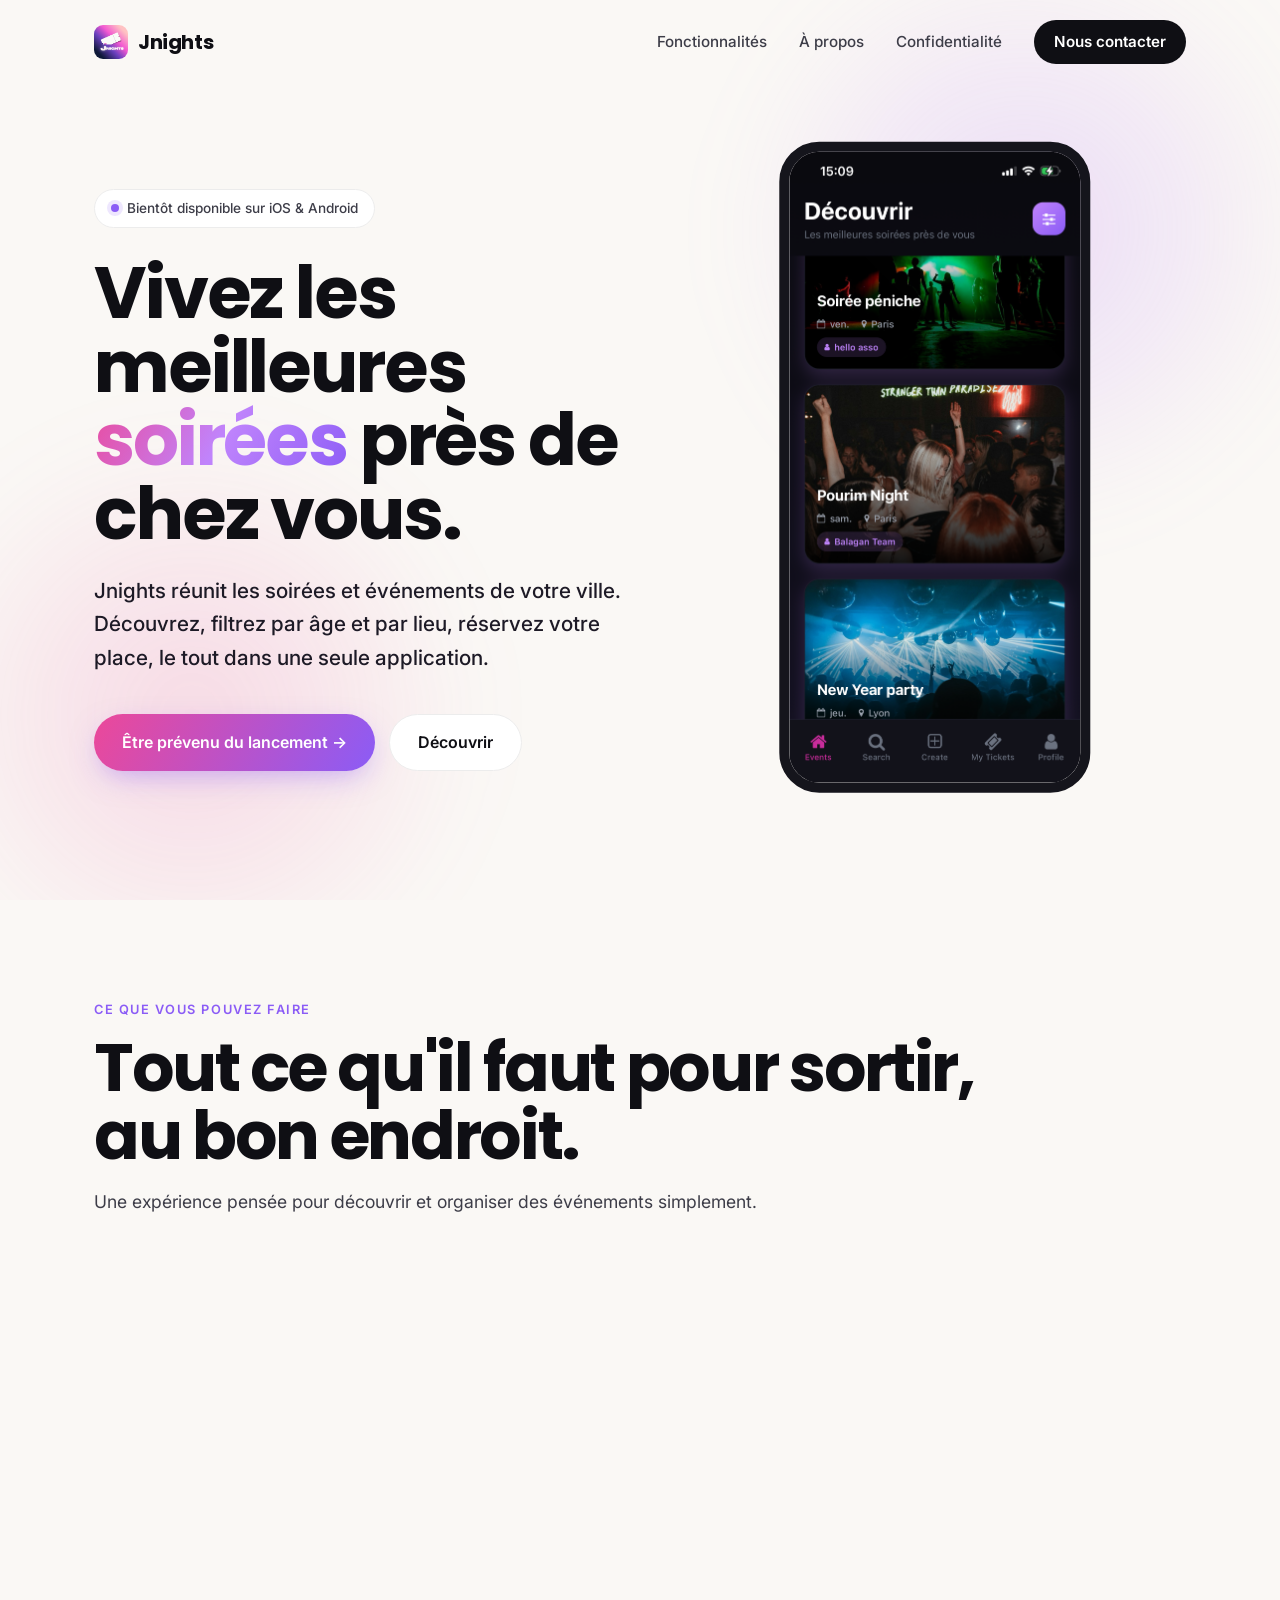
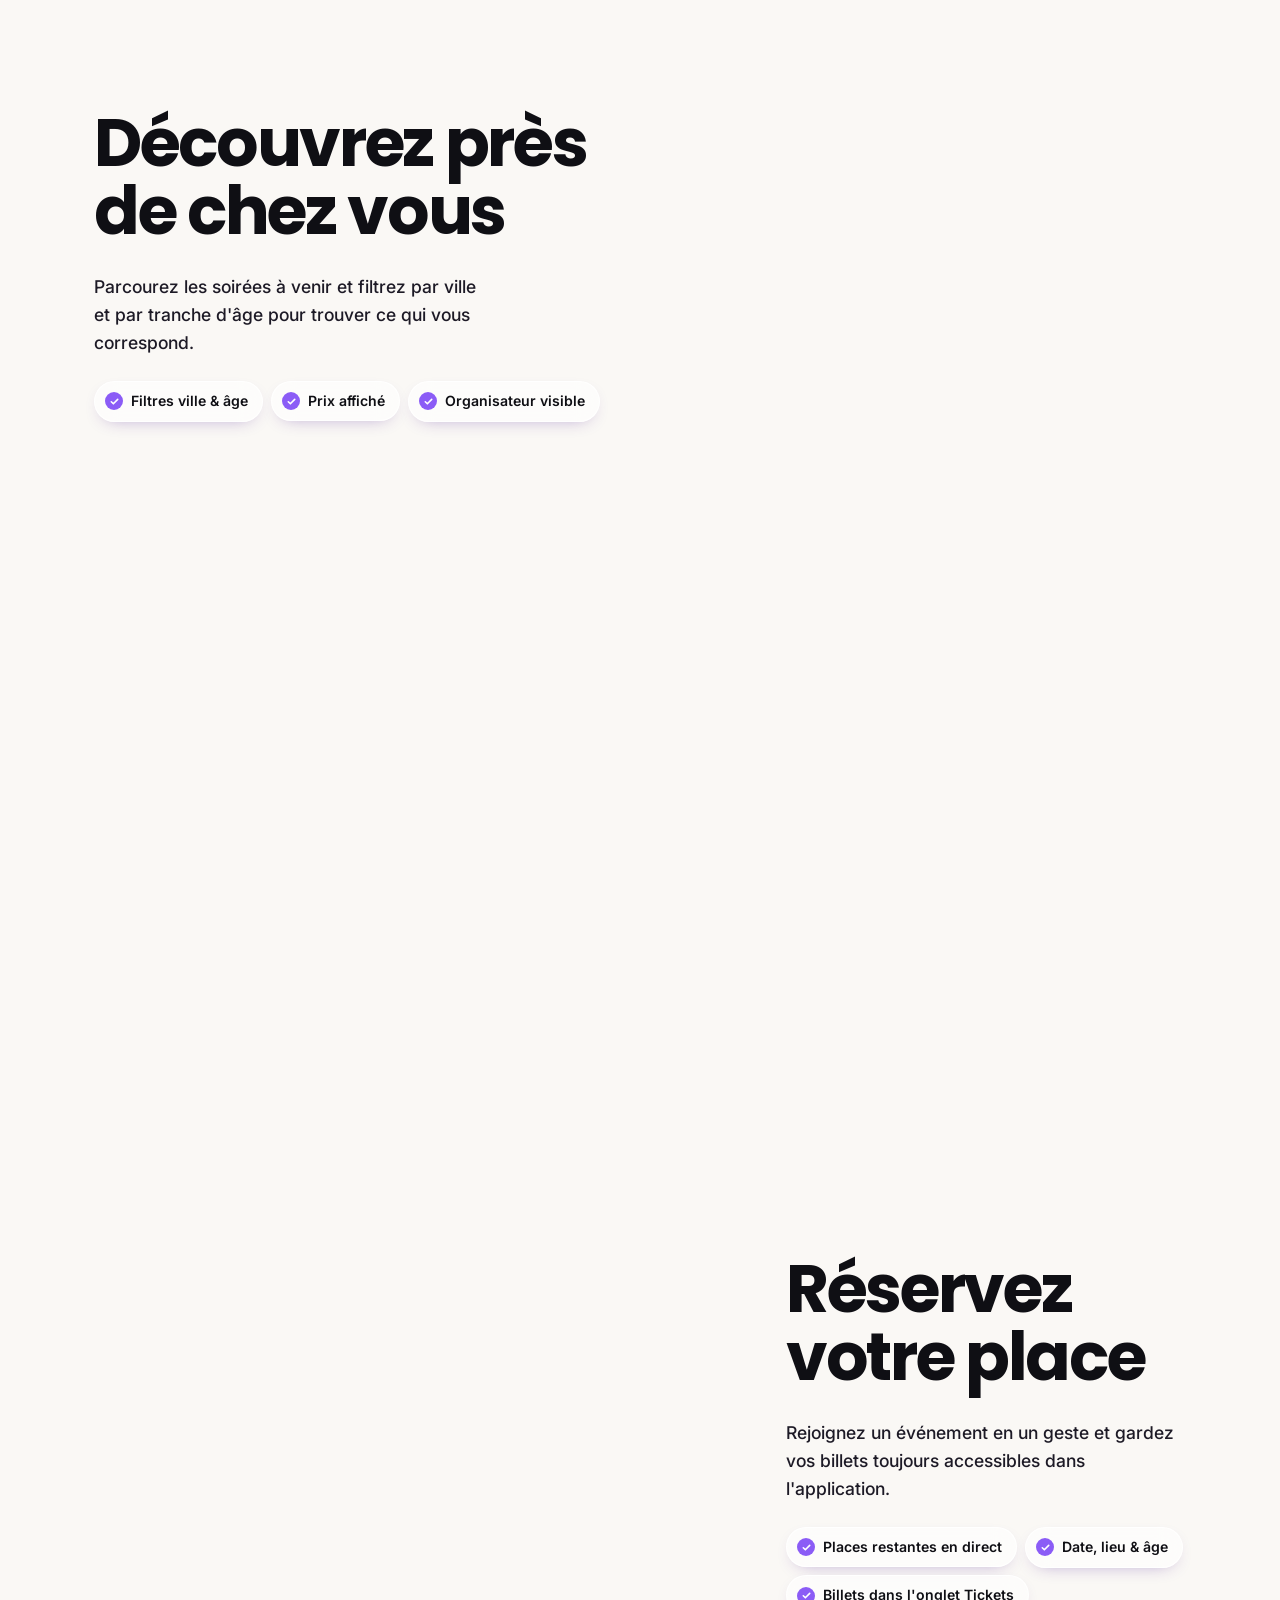
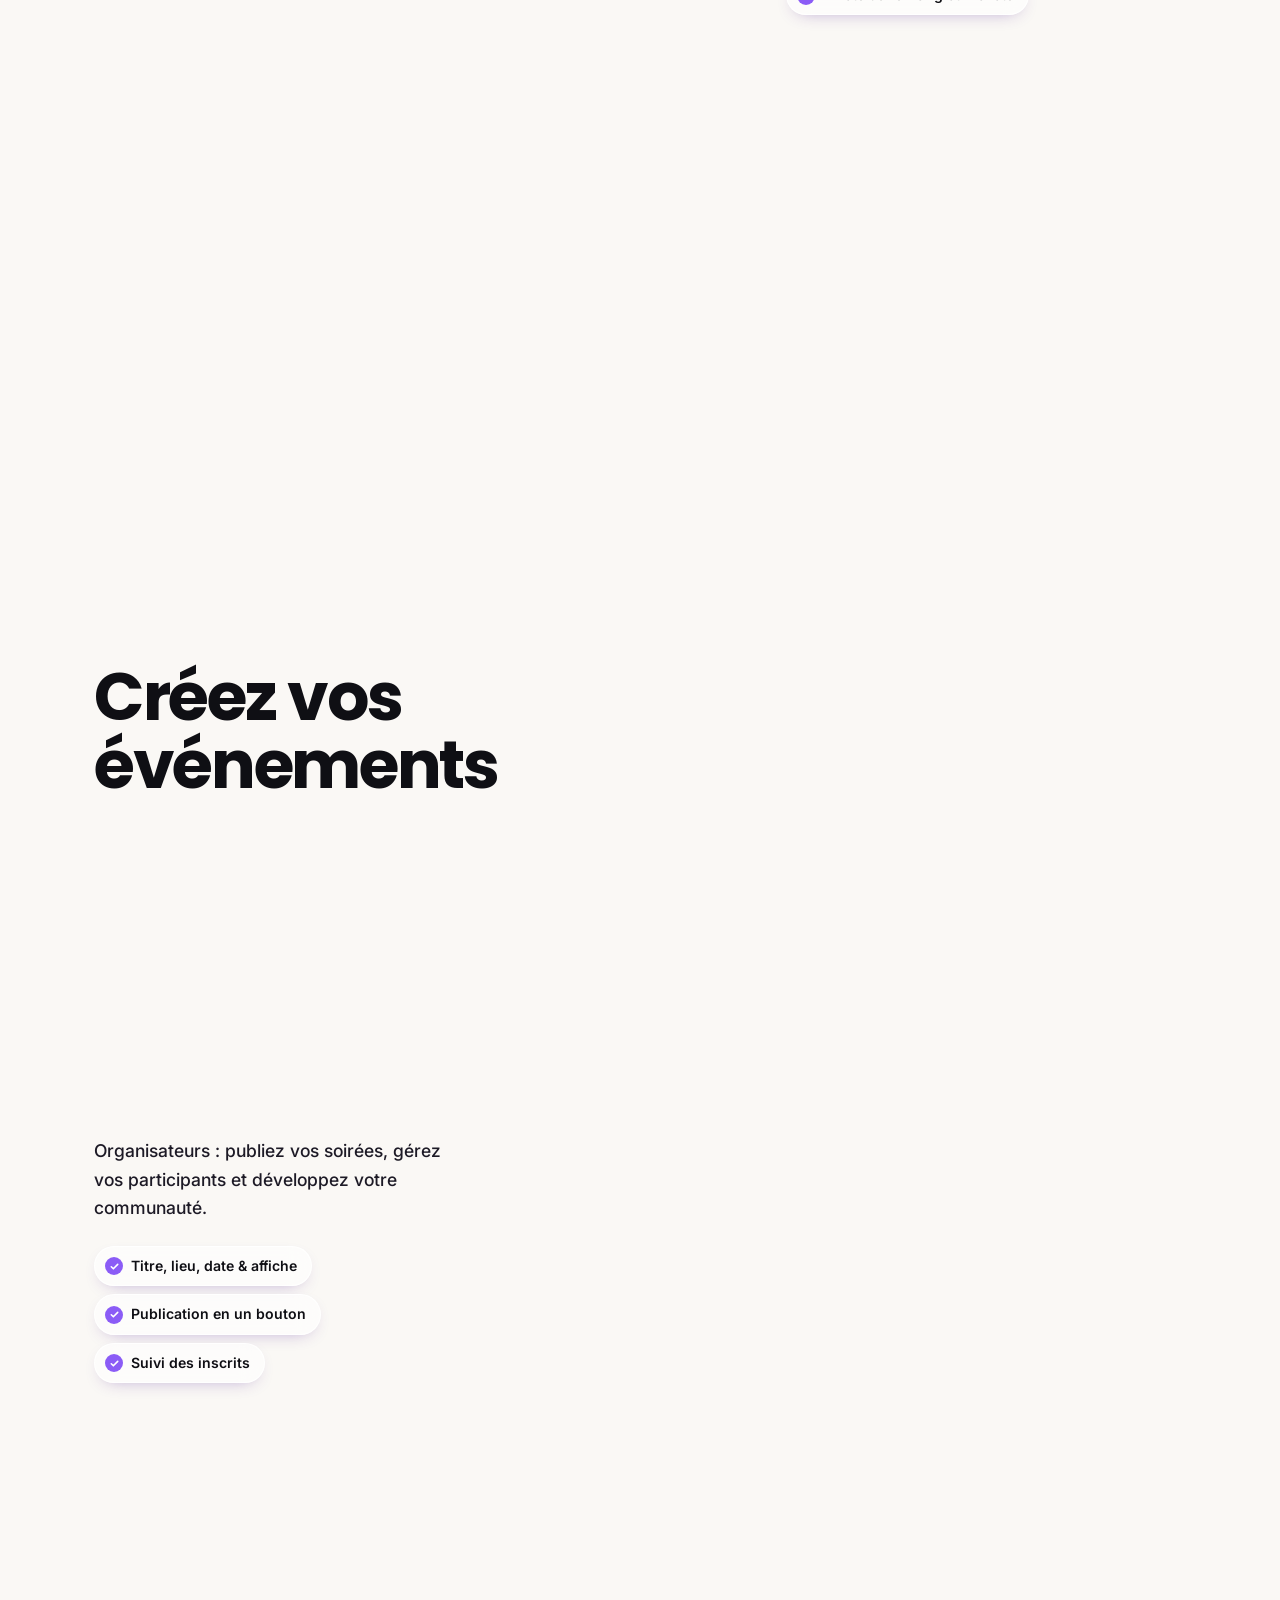
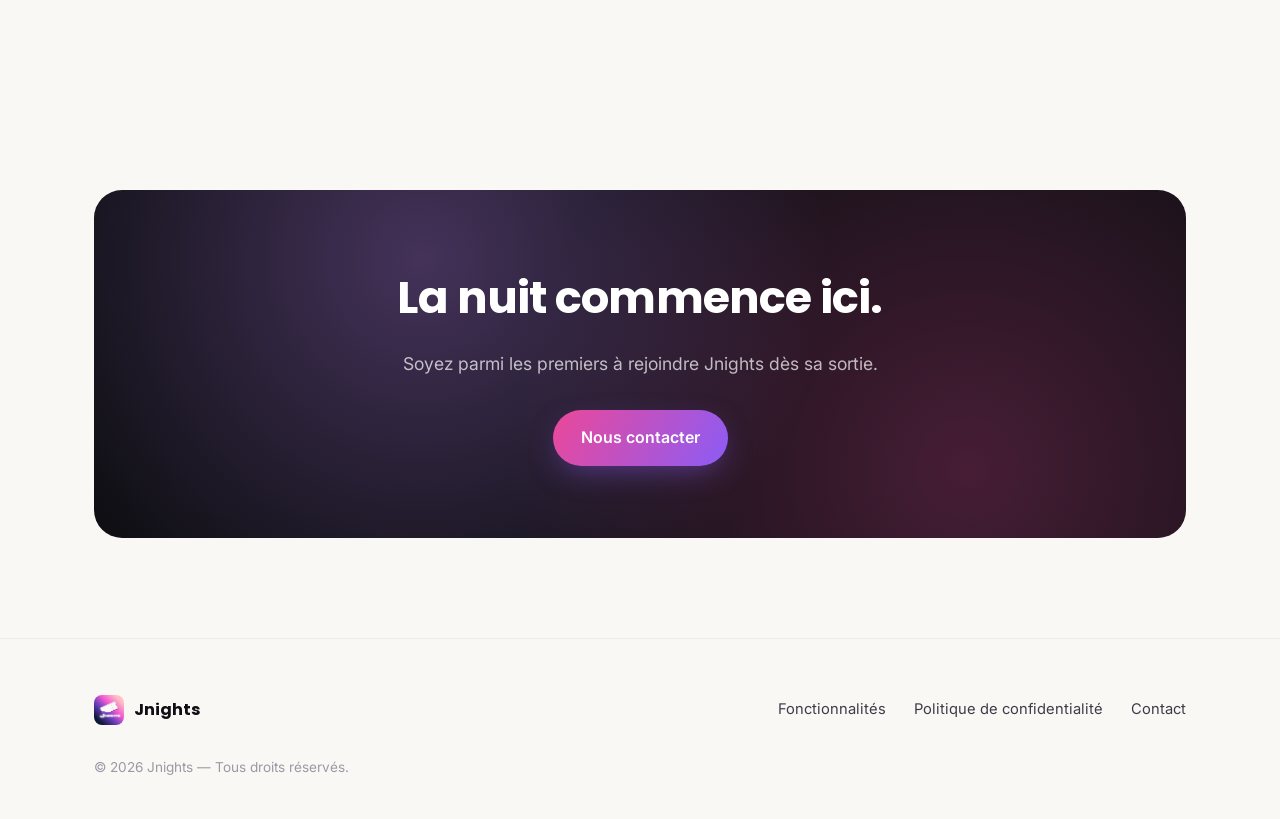
==== commit 6f5d2c34: "ajustements hero, pastilles et lisibilité" ====
--- a/index.html
+++ b/index.html
@@ -80,7 +80,7 @@
         </h1>
         <p class="lead">
           Jnights réunit les soirées et événements de votre ville.
-          Découvrez, filtrez par âge et par lieu, réservez votre place —
+          Découvrez, filtrez par âge et par lieu, réservez votre place,
           le tout dans une seule application.
         </p>
         <div class="hero-actions">
@@ -113,9 +113,9 @@
           <div class="feature-detail">
             <p>Parcourez les soirées à venir et filtrez par ville et par tranche d'âge pour trouver ce qui vous correspond.</p>
             <ul class="feature-points">
-              <li>Filtres par ville et par tranche d'âge</li>
-              <li>Le prix affiché sur chaque soirée</li>
-              <li>L'organisateur visible en un coup d'œil</li>
+              <li>Filtres ville &amp; âge</li>
+              <li>Prix affiché</li>
+              <li>Organisateur visible</li>
             </ul>
           </div>
         </div>
@@ -126,9 +126,9 @@
           <div class="feature-detail">
             <p>Rejoignez un événement en un geste et gardez vos billets toujours accessibles dans l'application.</p>
             <ul class="feature-points">
-              <li>Les places restantes affichées en direct</li>
-              <li>Date, lieu et tranche d'âge réunis sur une page</li>
-              <li>Vos billets rangés dans l'onglet Tickets</li>
+              <li>Places restantes en direct</li>
+              <li>Date, lieu &amp; âge</li>
+              <li>Billets dans l'onglet Tickets</li>
             </ul>
           </div>
         </div>
@@ -139,9 +139,9 @@
           <div class="feature-detail">
             <p>Organisateurs : publiez vos soirées, gérez vos participants et développez votre communauté.</p>
             <ul class="feature-points">
-              <li>Titre, description, lieu, date et affiche</li>
-              <li>Publication en un seul bouton</li>
-              <li>Le suivi de vos inscrits</li>
+              <li>Titre, lieu, date &amp; affiche</li>
+              <li>Publication en un bouton</li>
+              <li>Suivi des inscrits</li>
             </ul>
           </div>
         </div>
--- a/style.css
+++ b/style.css
@@ -9,6 +9,7 @@
   --bg: #faf8f5;            /* crème très clair */
   --bg-alt: #ffffff;
   --ink: #0f0f14;           /* texte quasi-noir */
+  --ink-strong: #1d1a26;    /* paragraphes posés sur le dégradé */
   --ink-soft: #3d3d48;      /* texte secondaire (assez contrasté sur le dégradé) */
   --ink-faint: #9a9aa5;
   --line: #ececec;
@@ -155,7 +156,7 @@
   display: flex;
   align-items: center;
   position: relative;
-  padding: 120px 0 80px;
+  padding: 110px 0 50px;
   overflow: hidden;
 }
 .hero-glow {
@@ -190,17 +191,16 @@
 .hero-content {
   flex: 1;
   max-width: 600px;
-  /* le téléphone est plus haut que l'écran : le texte reste en haut, visible */
-  align-self: flex-start;
-  padding-top: 14vh;
 }
 
 /* Téléphone 3D (phone3d.js) */
 .hero-phone {
   position: relative;
-  flex: 0 0 min(48%, 560px);
-  height: min(112vh, 1120px);
-  min-height: 800px;
+  flex: 0 0 min(46%, 520px);
+  /* téléphone + points visibles entièrement dès le premier écran */
+  height: calc(100vh - 170px);
+  min-height: 520px;
+  max-height: 860px;
 }
 .phone-fallback {
   position: absolute;
@@ -303,7 +303,8 @@
 }
 .hero p.lead {
   font-size: clamp(1.05rem, 2vw, 1.3rem);
-  color: var(--ink-soft);
+  color: var(--ink-strong);
+  font-weight: 500;
   max-width: 560px;
   margin-bottom: 40px;
 }
@@ -349,7 +350,7 @@
   padding: 100px 0;
 }
 .section-head {
-  max-width: 640px;
+  max-width: 900px;
   margin-bottom: 64px;
 }
 .section-tag {
@@ -362,9 +363,9 @@
 }
 .section-head h2 {
   font-family: var(--font-display);
-  font-size: clamp(2rem, 4vw, 3rem);
-  line-height: 1.1;
-  letter-spacing: -0.02em;
+  font-size: clamp(2.4rem, 5.2vw, 4.4rem);
+  line-height: 1.02;
+  letter-spacing: -0.035em;
   font-weight: 700;
 }
 .section-head p {
@@ -408,29 +409,42 @@
   max-width: 400px;
 }
 .feature-detail p {
-  font-size: 1.05rem;
-  color: var(--ink-soft);
+  font-size: 1.1rem;
+  color: var(--ink-strong);
+  font-weight: 500;
 }
 .feature-points {
   list-style: none;
   margin-top: 24px;
+  display: flex;
+  flex-wrap: wrap;
+  gap: 8px;
+  /* les 3 pastilles côte à côte, même si le paragraphe est plus étroit */
+  width: max-content;
+  max-width: min(560px, calc(100vw - 40px));
 }
 .feature-points li {
-  display: flex;
-  align-items: center;
-  gap: 12px;
-  padding: 11px 0;
-  border-top: 1px solid rgba(15, 15, 20, 0.1);
-  font-size: 0.95rem;
-  font-weight: 500;
+  display: inline-flex;
+  align-items: center;
+  gap: 8px;
+  padding: 8px 14px 8px 10px;
+  border-radius: 100px;
+  background: rgba(255, 255, 255, 0.6);
+  border: 1px solid rgba(255, 255, 255, 0.85);
+  -webkit-backdrop-filter: blur(12px);
+  backdrop-filter: blur(12px);
+  box-shadow: 0 6px 18px -10px rgba(76, 29, 149, 0.45);
+  font-size: 0.88rem;
+  font-weight: 600;
+  white-space: nowrap;
 }
 .feature-points li::before {
   content: "";
   flex: none;
-  width: 6px;
-  height: 6px;
+  width: 18px;
+  height: 18px;
   border-radius: 50%;
-  background: var(--accent-2);
+  background: var(--accent-2) url("data:image/svg+xml,%3Csvg xmlns='http://www.w3.org/2000/svg' viewBox='0 0 24 24' fill='none' stroke='white' stroke-width='3.5' stroke-linecap='round' stroke-linejoin='round'%3E%3Cpath d='M5 12.5l4.5 4.5L19 7.5'/%3E%3C/svg%3E") center / 11px no-repeat;
 }
 /* Palier 3 : titre en haut, détail en bas à gauche, téléphone au centre */
 .step-center .feature-text {
@@ -442,8 +456,9 @@
   flex-direction: column;
   justify-content: space-between;
 }
-.step-center .feature-detail {
-  max-width: 340px;
+.step-center .feature-detail,
+.step-center .feature-points {
+  max-width: 380px;
 }
 
 /* Fond dégradé de toute la page (canvas shadergradient fixe, derrière le contenu) */
@@ -702,7 +717,8 @@
     padding: 0;
     display: block;
   }
-  .feature-text h3 {
+  .feature-text h3,
+  .section-head h2 {
     font-size: clamp(2rem, 9vw, 2.6rem);
     margin-bottom: 14px;
   }
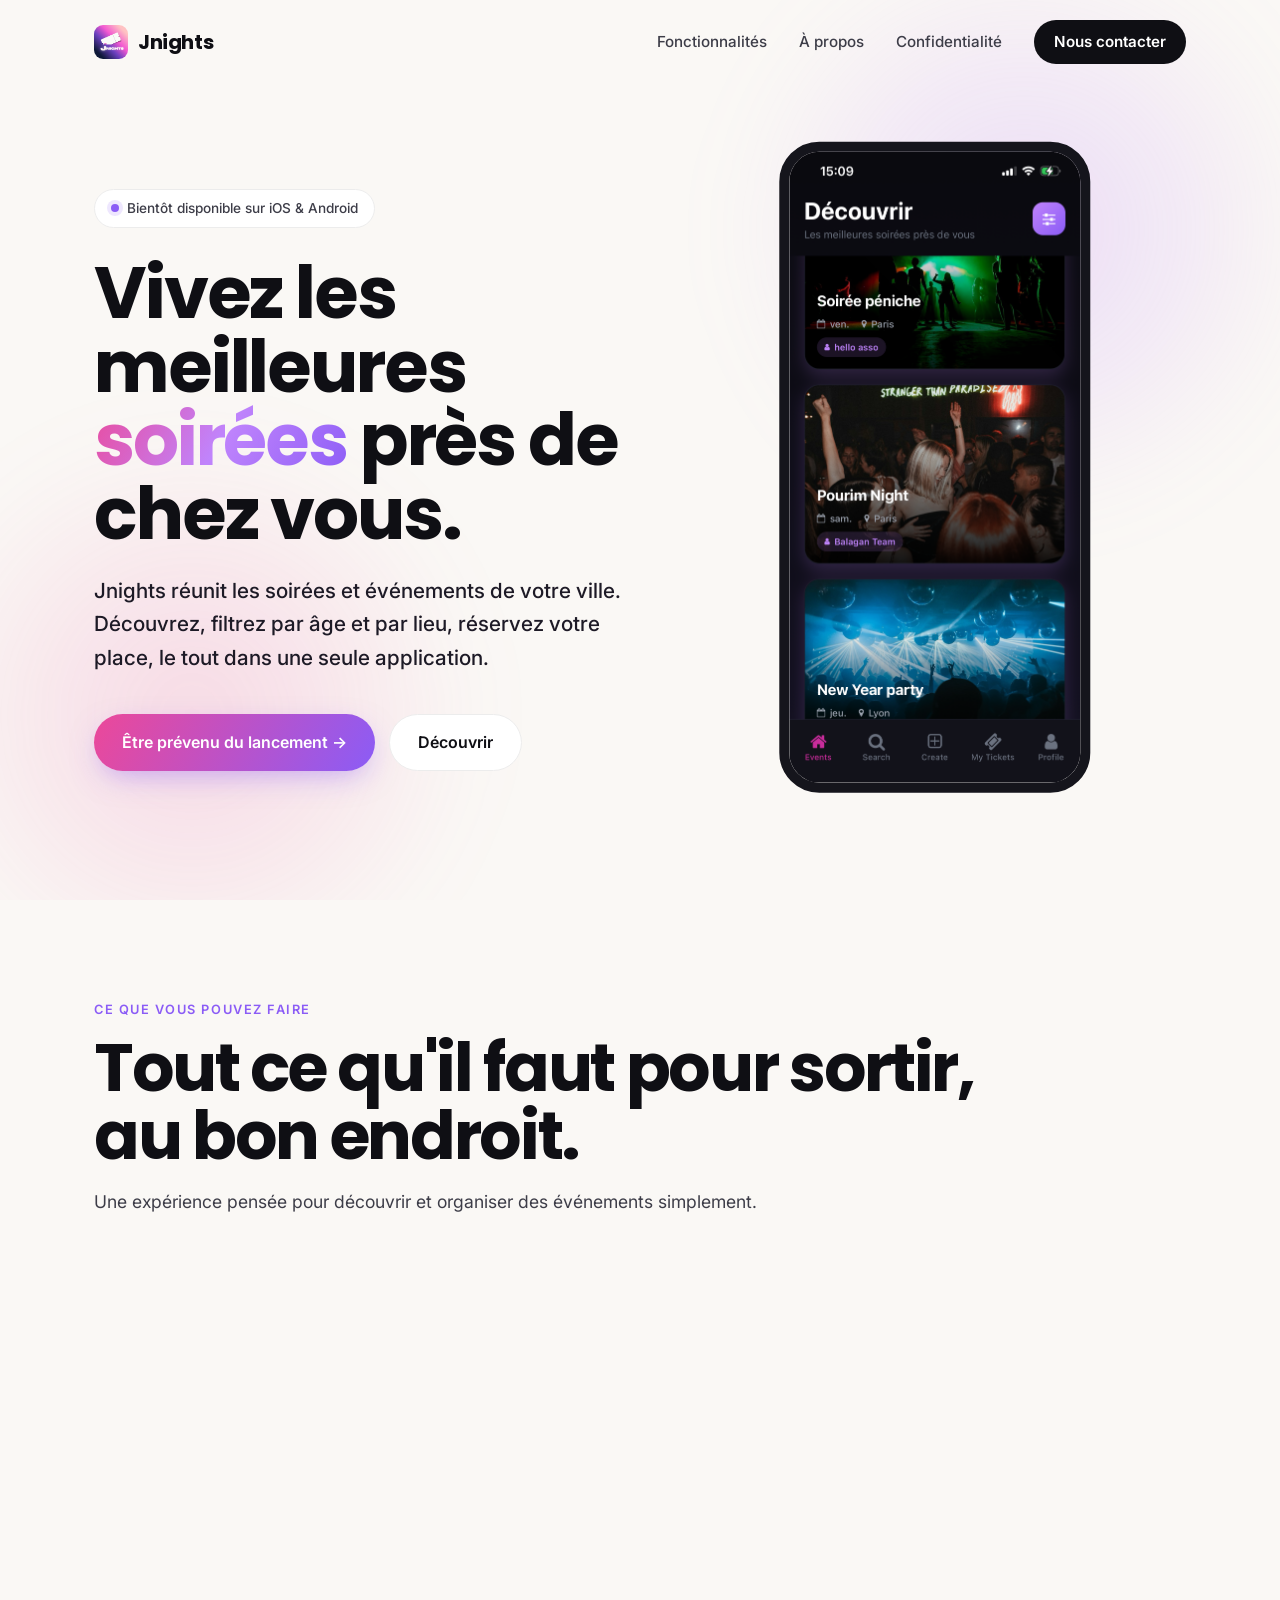
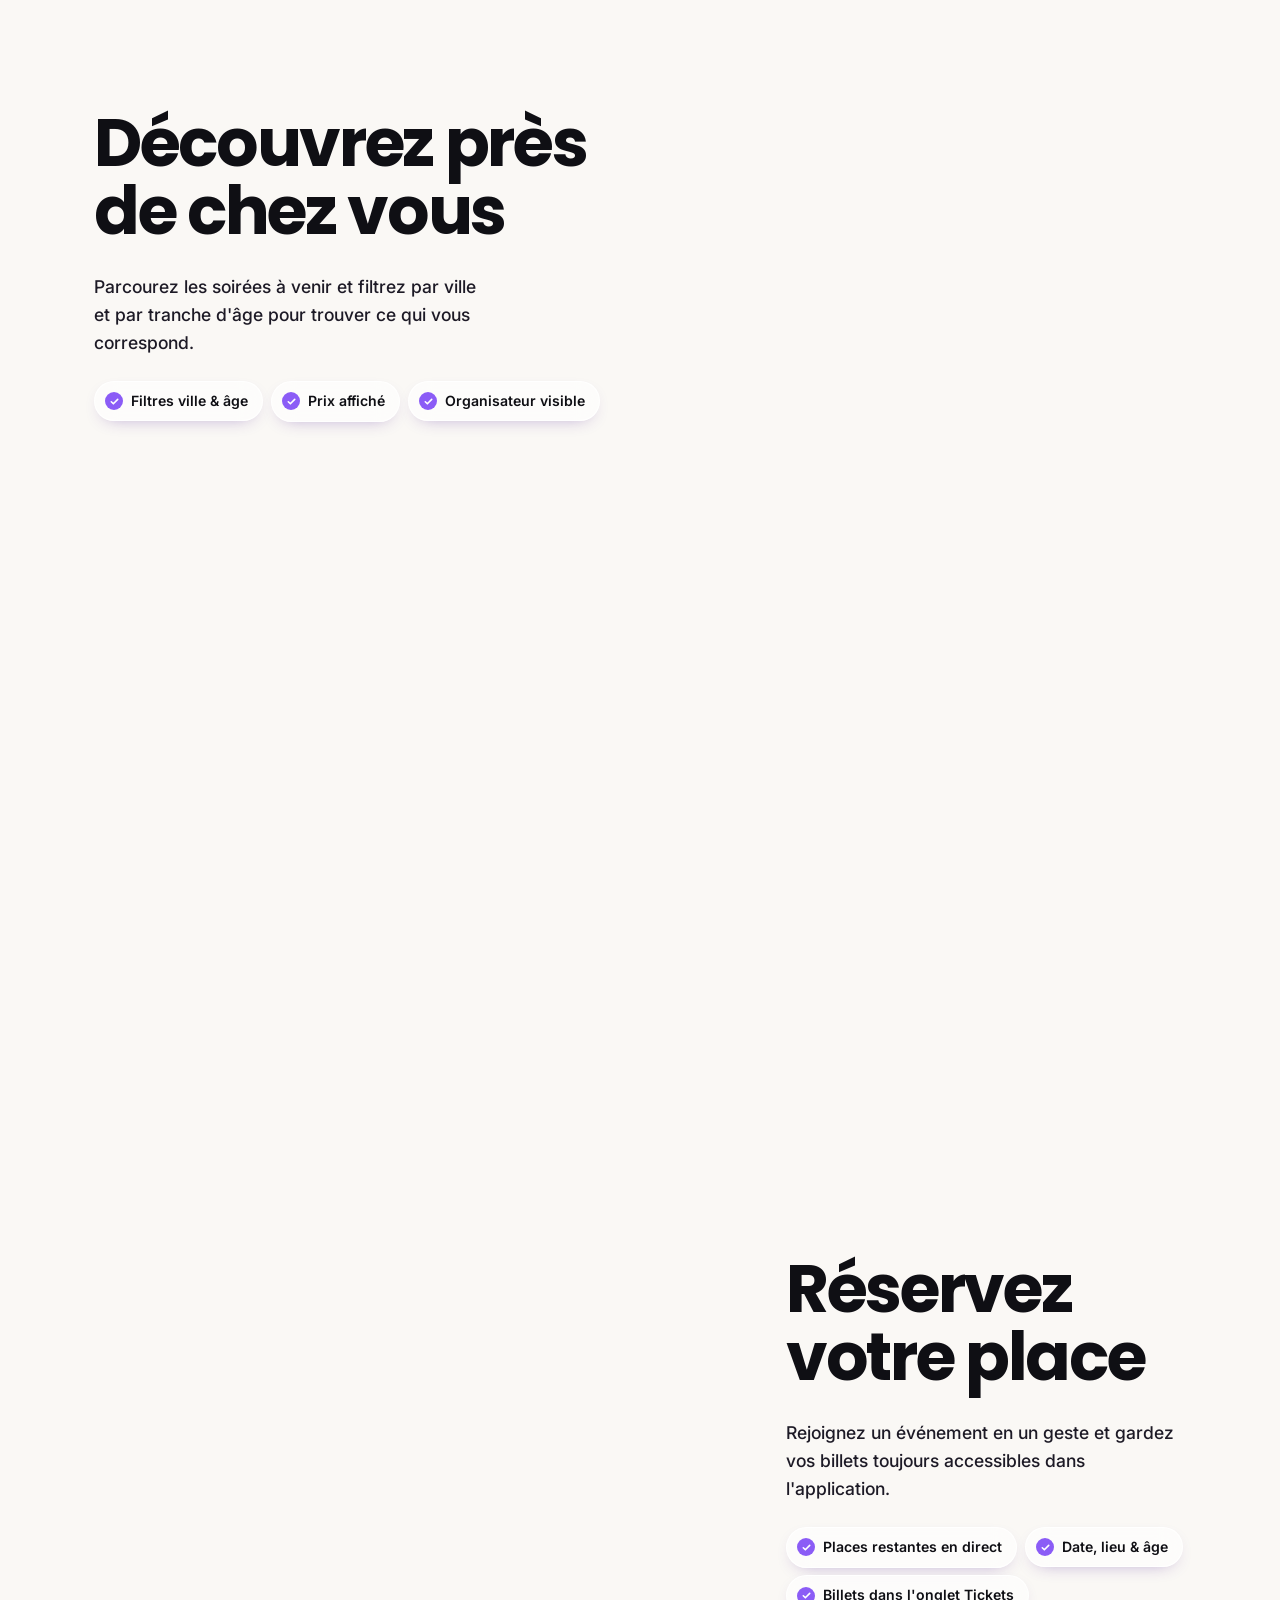
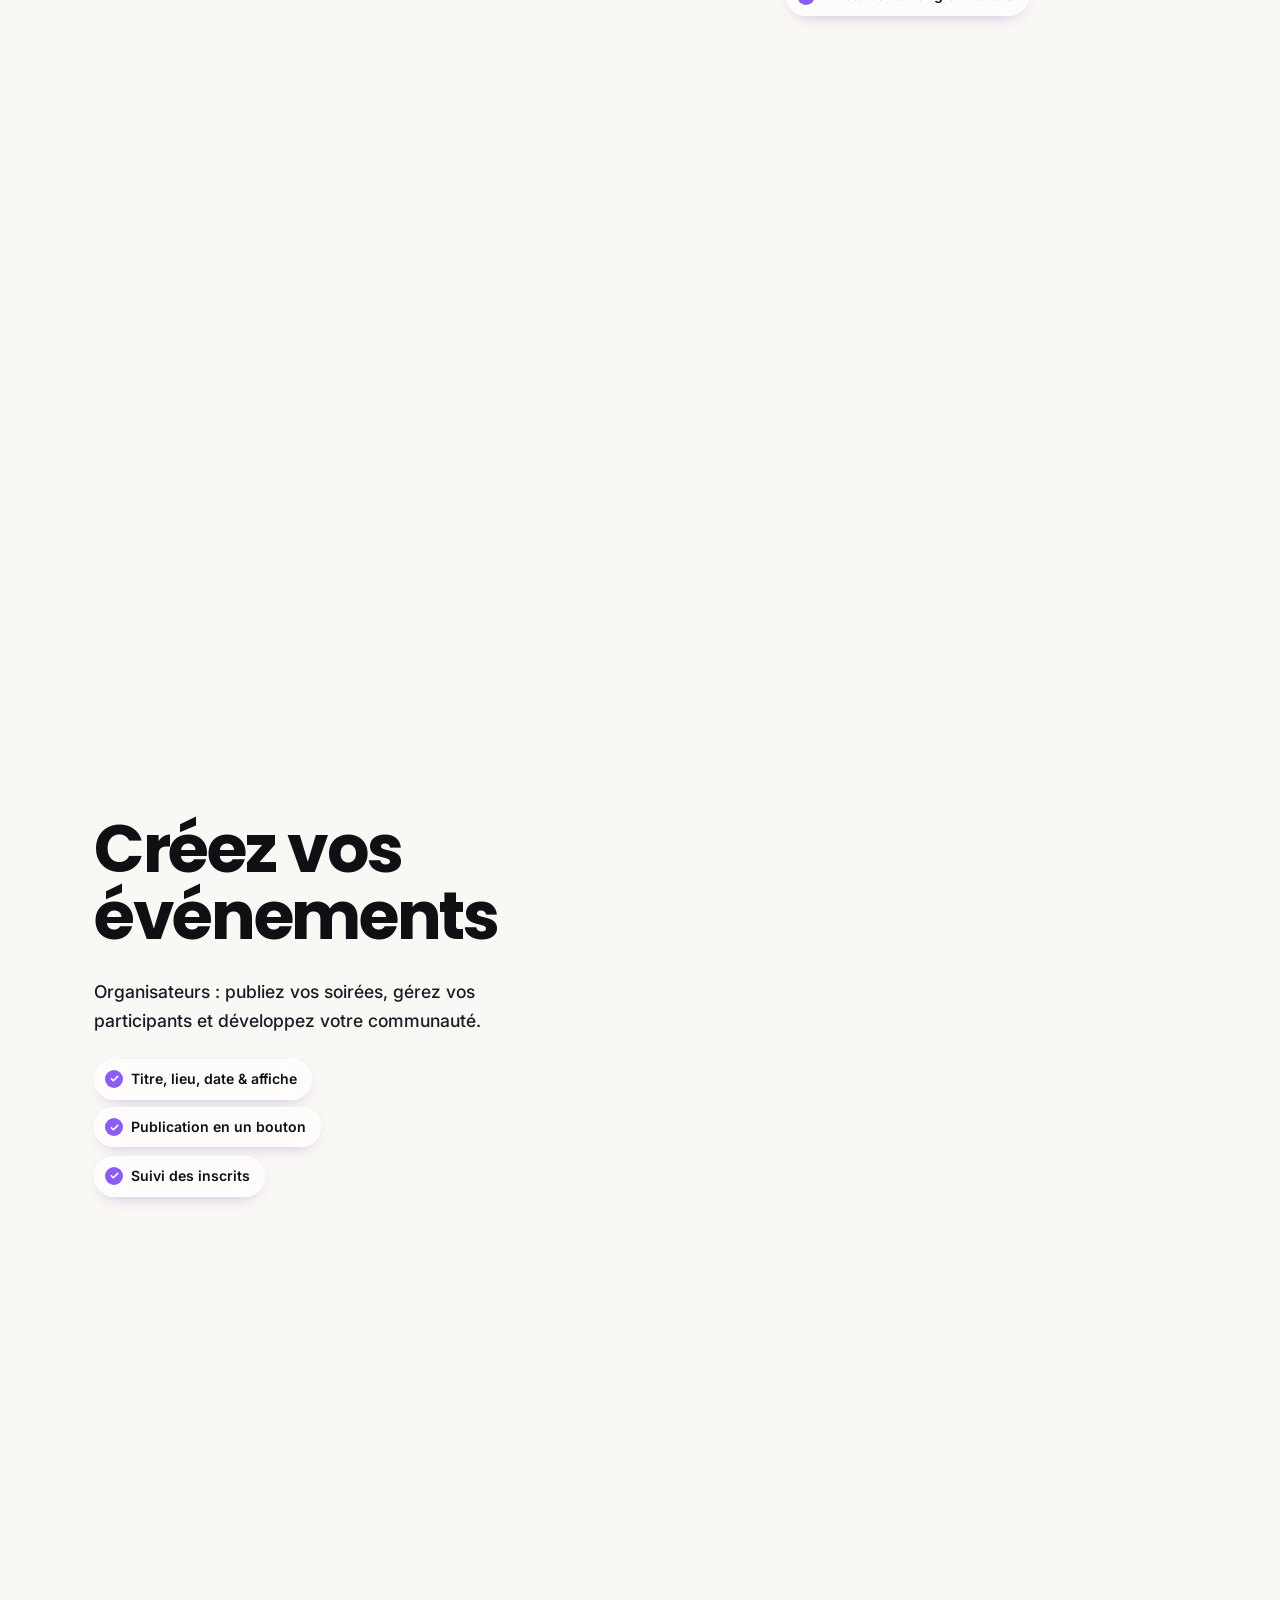
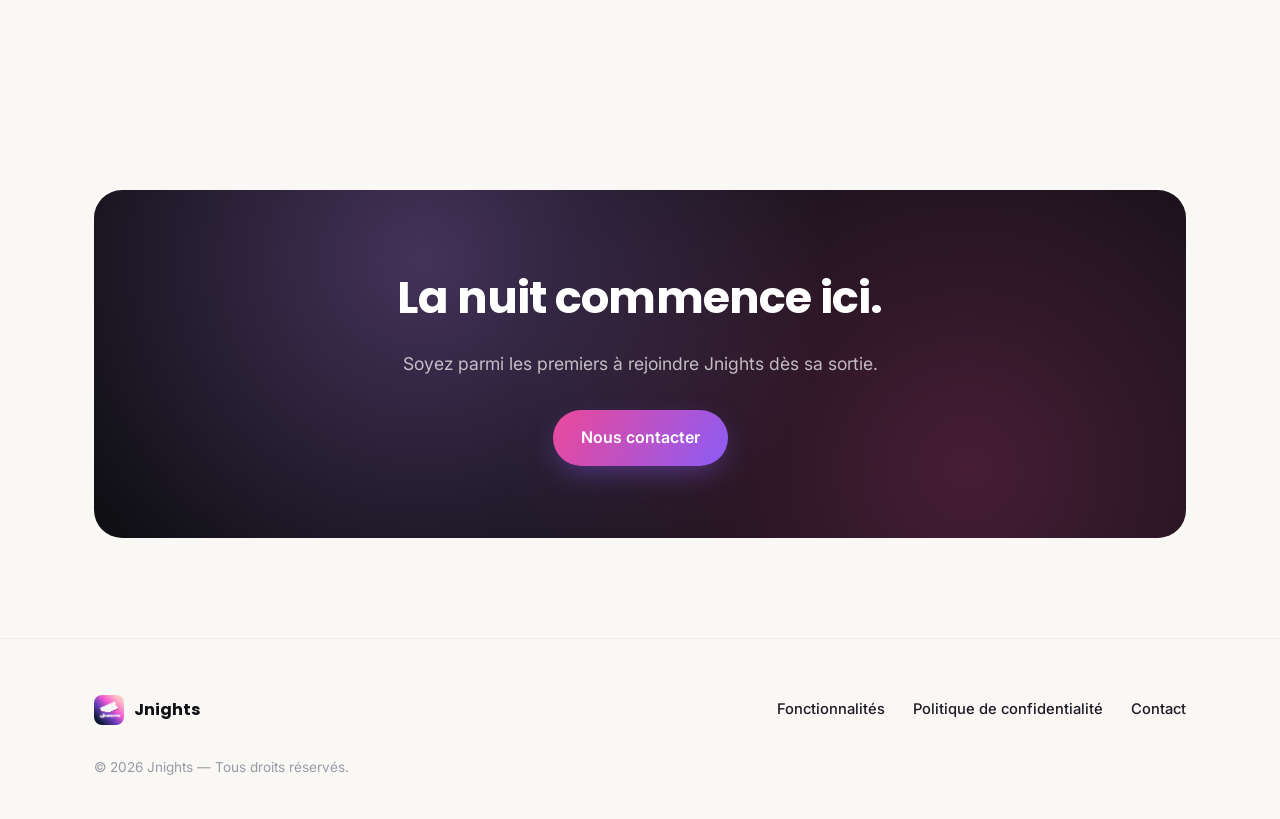
==== commit bfc87713: "bouton Découvrir, rendu mobile (téléphone réduit, texte jamais masqué)" ====
--- a/index.html
+++ b/index.html
@@ -87,7 +87,7 @@
           <a href="mailto:admin@jnights.com" class="btn btn-primary">
             Être prévenu du lancement →
           </a>
-          <a href="#features" class="btn btn-ghost">Découvrir</a>
+          <a href="#decouvrir" class="btn btn-ghost">Découvrir</a>
         </div>
       </div>
 
@@ -107,7 +107,7 @@
         <h2>Tout ce qu'il faut pour sortir, au bon endroit.</h2>
         <p>Une expérience pensée pour découvrir et organiser des événements simplement.</p>
       </div>
-      <div class="feature-step step-left">
+      <div class="feature-step step-left" id="decouvrir">
         <div class="feature-text">
           <h3>Découvrez près<br />de chez vous</h3>
           <div class="feature-detail">
--- a/style.css
+++ b/style.css
@@ -378,7 +378,7 @@
    FEATURES
    ============================================================ */
 /* Une étape par palier du téléphone : grand titre + texte, du côté opposé au téléphone
-   (palier 1 : téléphone à droite, 2 : à gauche, 3 : au milieu, titre en haut) */
+   (palier 1 : téléphone à droite, 2 : à gauche, 3 : au centre-droit) */
 .feature-step {
   min-height: 130vh;
   display: flex;
@@ -446,19 +446,10 @@
   border-radius: 50%;
   background: var(--accent-2) url("data:image/svg+xml,%3Csvg xmlns='http://www.w3.org/2000/svg' viewBox='0 0 24 24' fill='none' stroke='white' stroke-width='3.5' stroke-linecap='round' stroke-linejoin='round'%3E%3Cpath d='M5 12.5l4.5 4.5L19 7.5'/%3E%3C/svg%3E") center / 11px no-repeat;
 }
-/* Palier 3 : titre en haut, détail en bas à gauche, téléphone au centre */
-.step-center .feature-text {
-  max-width: none;
-  width: 100%;
-  min-height: 100vh;
-  padding: 12vh 0 8vh;
-  display: flex;
-  flex-direction: column;
-  justify-content: space-between;
-}
+/* Palier 3 : texte à gauche, téléphone au centre-droit */
 .step-center .feature-detail,
 .step-center .feature-points {
-  max-width: 380px;
+  max-width: 400px;
 }
 
 /* Fond dégradé de toute la page (canvas shadergradient fixe, derrière le contenu) */
@@ -514,9 +505,13 @@
 /* ============================================================
    FOOTER
    ============================================================ */
+/* fond clair pour rester lisible sur le dégradé */
 .footer {
   border-top: 1px solid var(--line);
   padding: 56px 0 40px;
+  background: rgba(250, 248, 245, 0.9);
+  -webkit-backdrop-filter: blur(12px);
+  backdrop-filter: blur(12px);
 }
 .footer-inner {
   display: flex;
@@ -544,7 +539,8 @@
 }
 .footer-links a {
   font-size: 0.92rem;
-  color: var(--ink-soft);
+  color: var(--ink-strong);
+  font-weight: 500;
   transition: color 0.2s ease;
 }
 .footer-links a:hover {
@@ -708,9 +704,18 @@
 @media (max-width: 767px) {
   .feature-step,
   .step-right {
+    min-height: 100vh;
     justify-content: flex-start;
     align-items: flex-end;
     padding-bottom: 6vh;
+  }
+  /* opacité pilotée par phone3d.js : le texte s'efface sous le téléphone */
+  .section-head,
+  .feature-text,
+  .feature-text.visible {
+    opacity: var(--fade, 1);
+    transform: none;
+    transition: none;
   }
   .step-center .feature-text {
     min-height: 0;
@@ -722,8 +727,15 @@
     font-size: clamp(2rem, 9vw, 2.6rem);
     margin-bottom: 14px;
   }
-  .feature-points {
+  .feature-text {
+    width: 100%;
+    min-width: 0;
+  }
+  .feature-points,
+  .step-center .feature-points {
     margin-top: 14px;
+    width: auto;
+    max-width: 100%;
   }
 }
 
